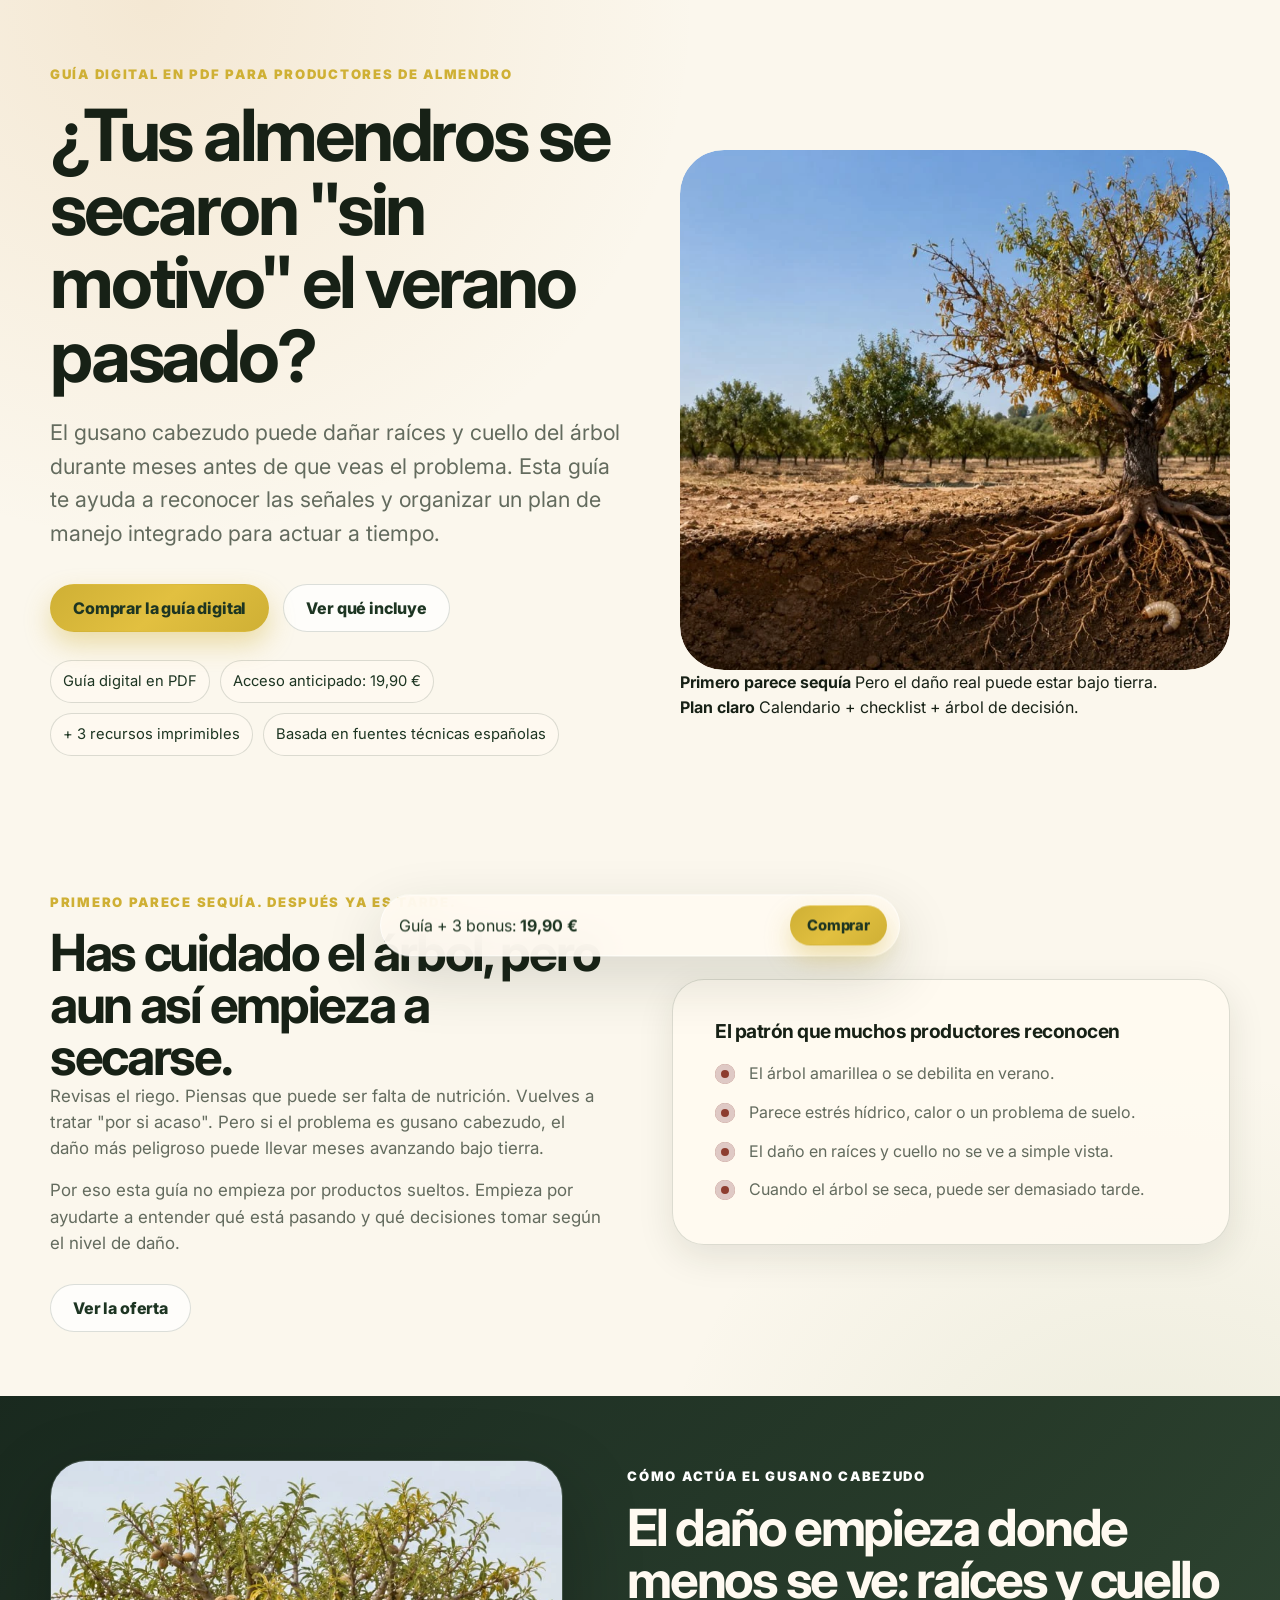
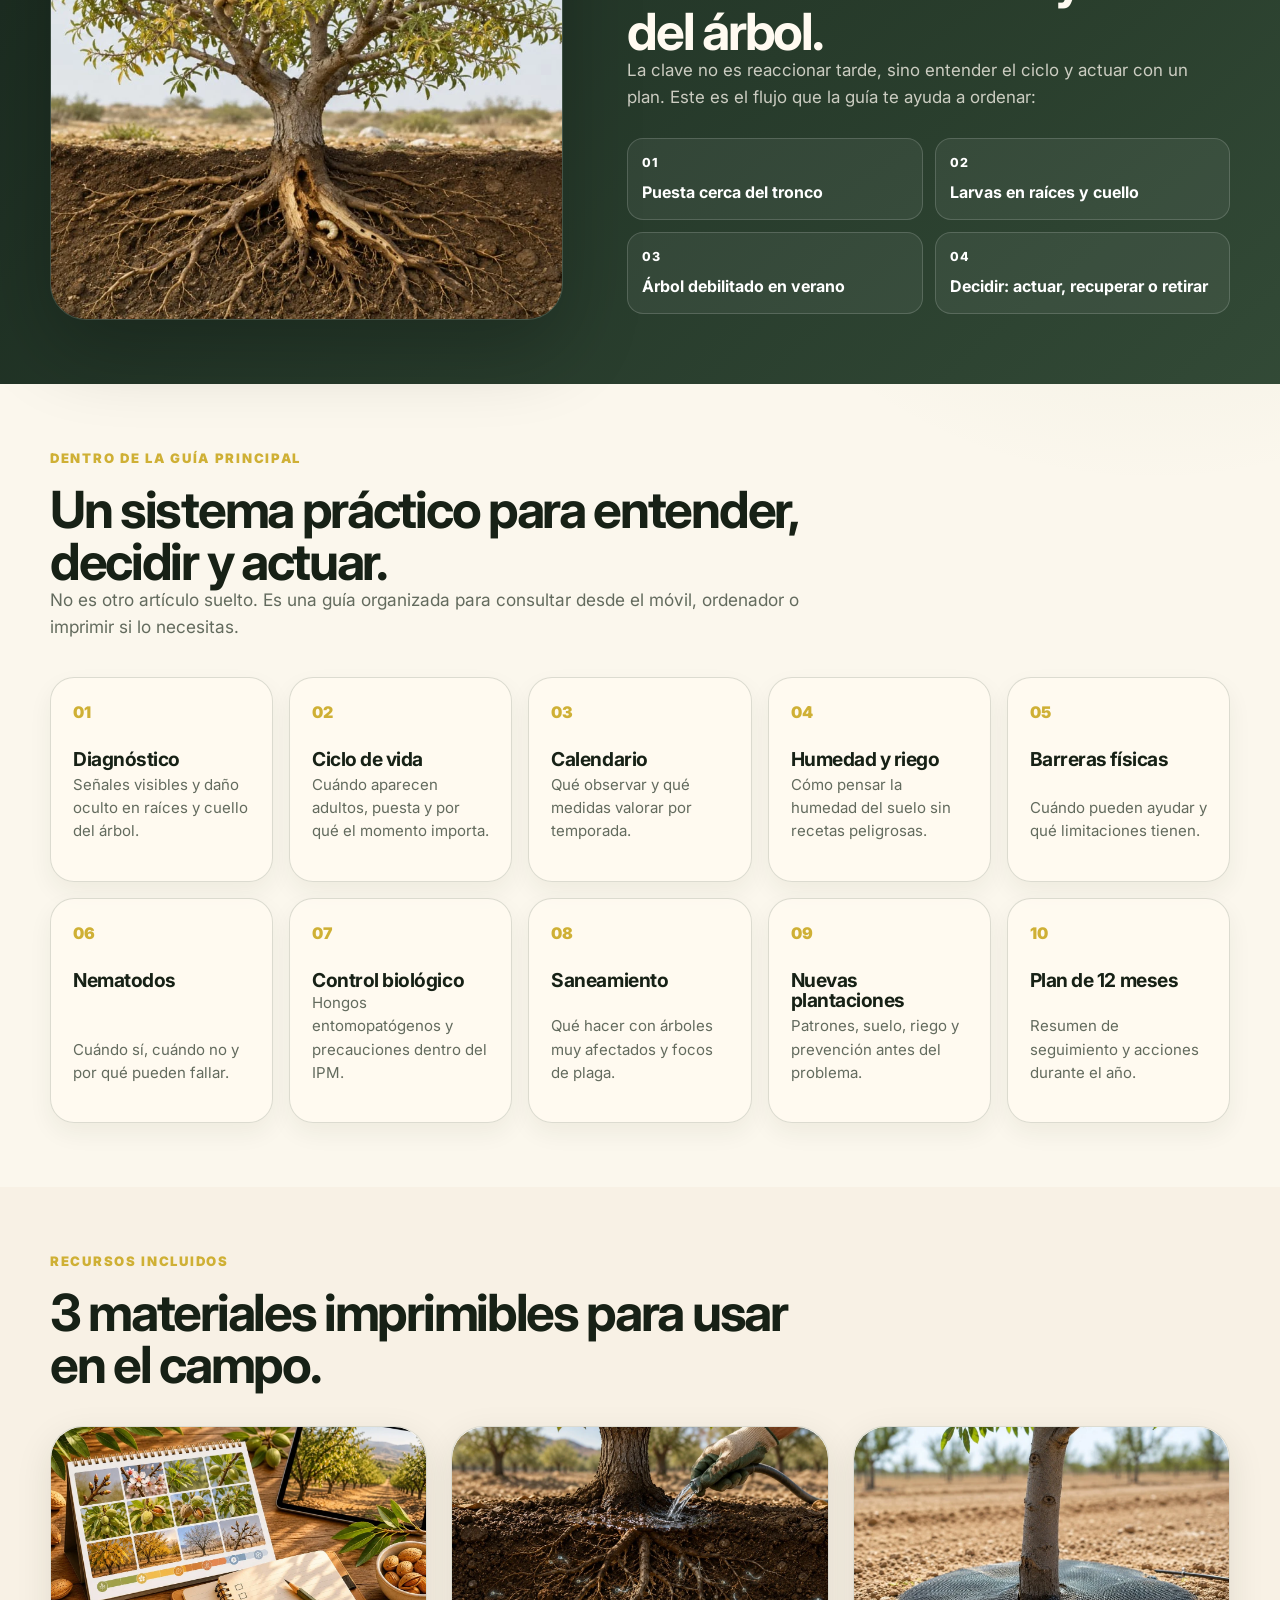
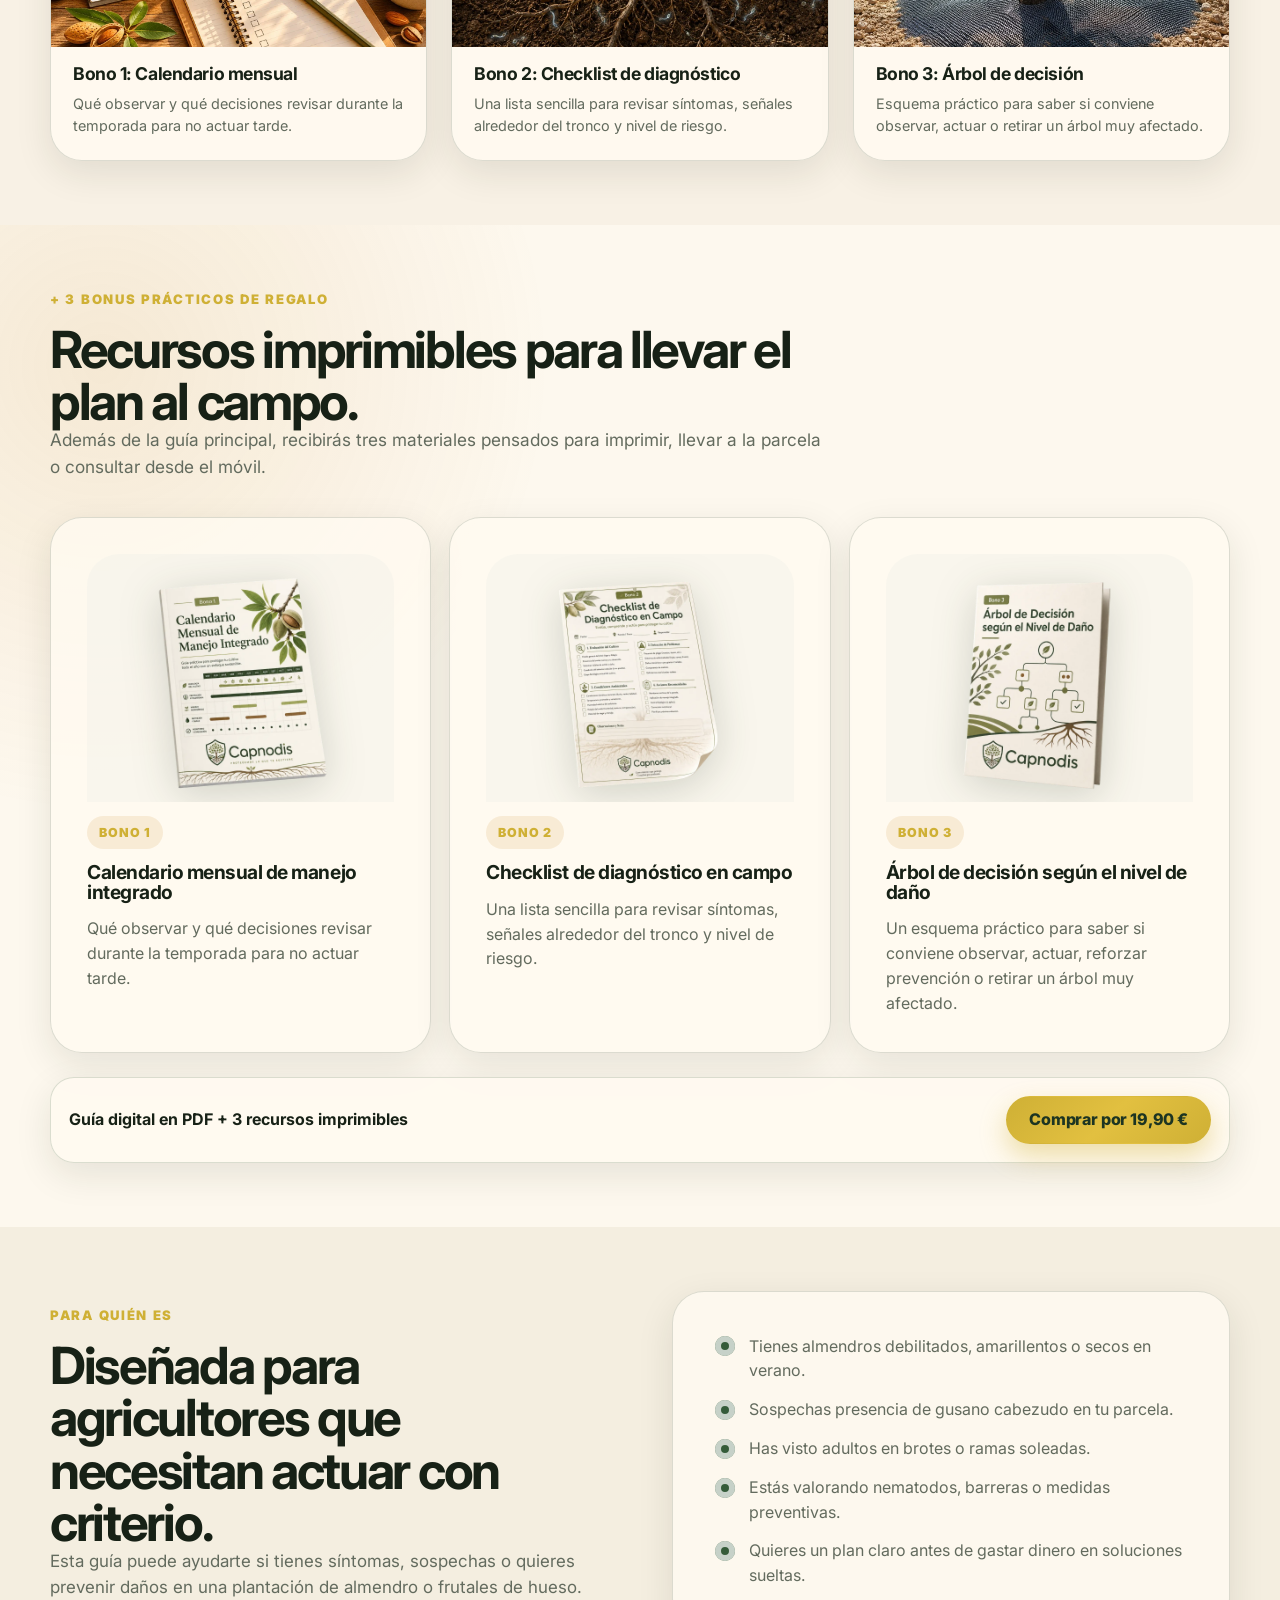
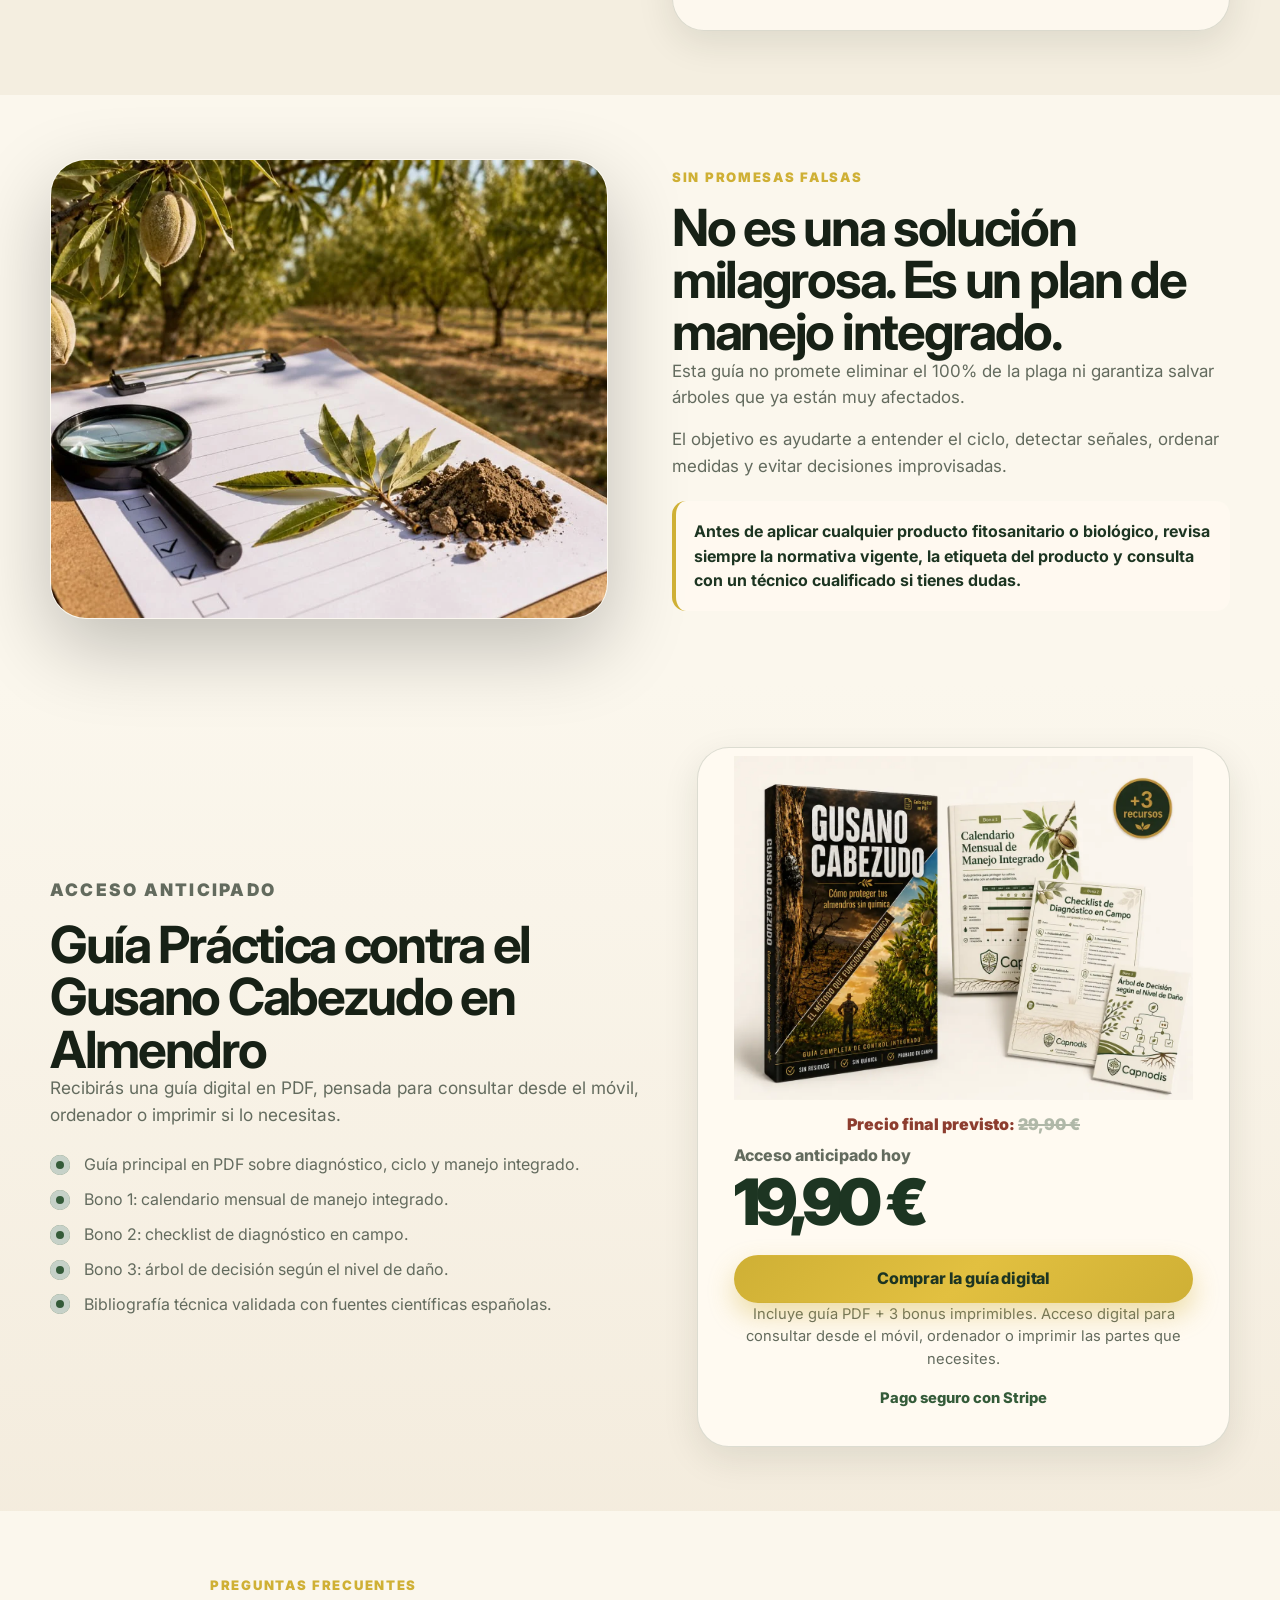
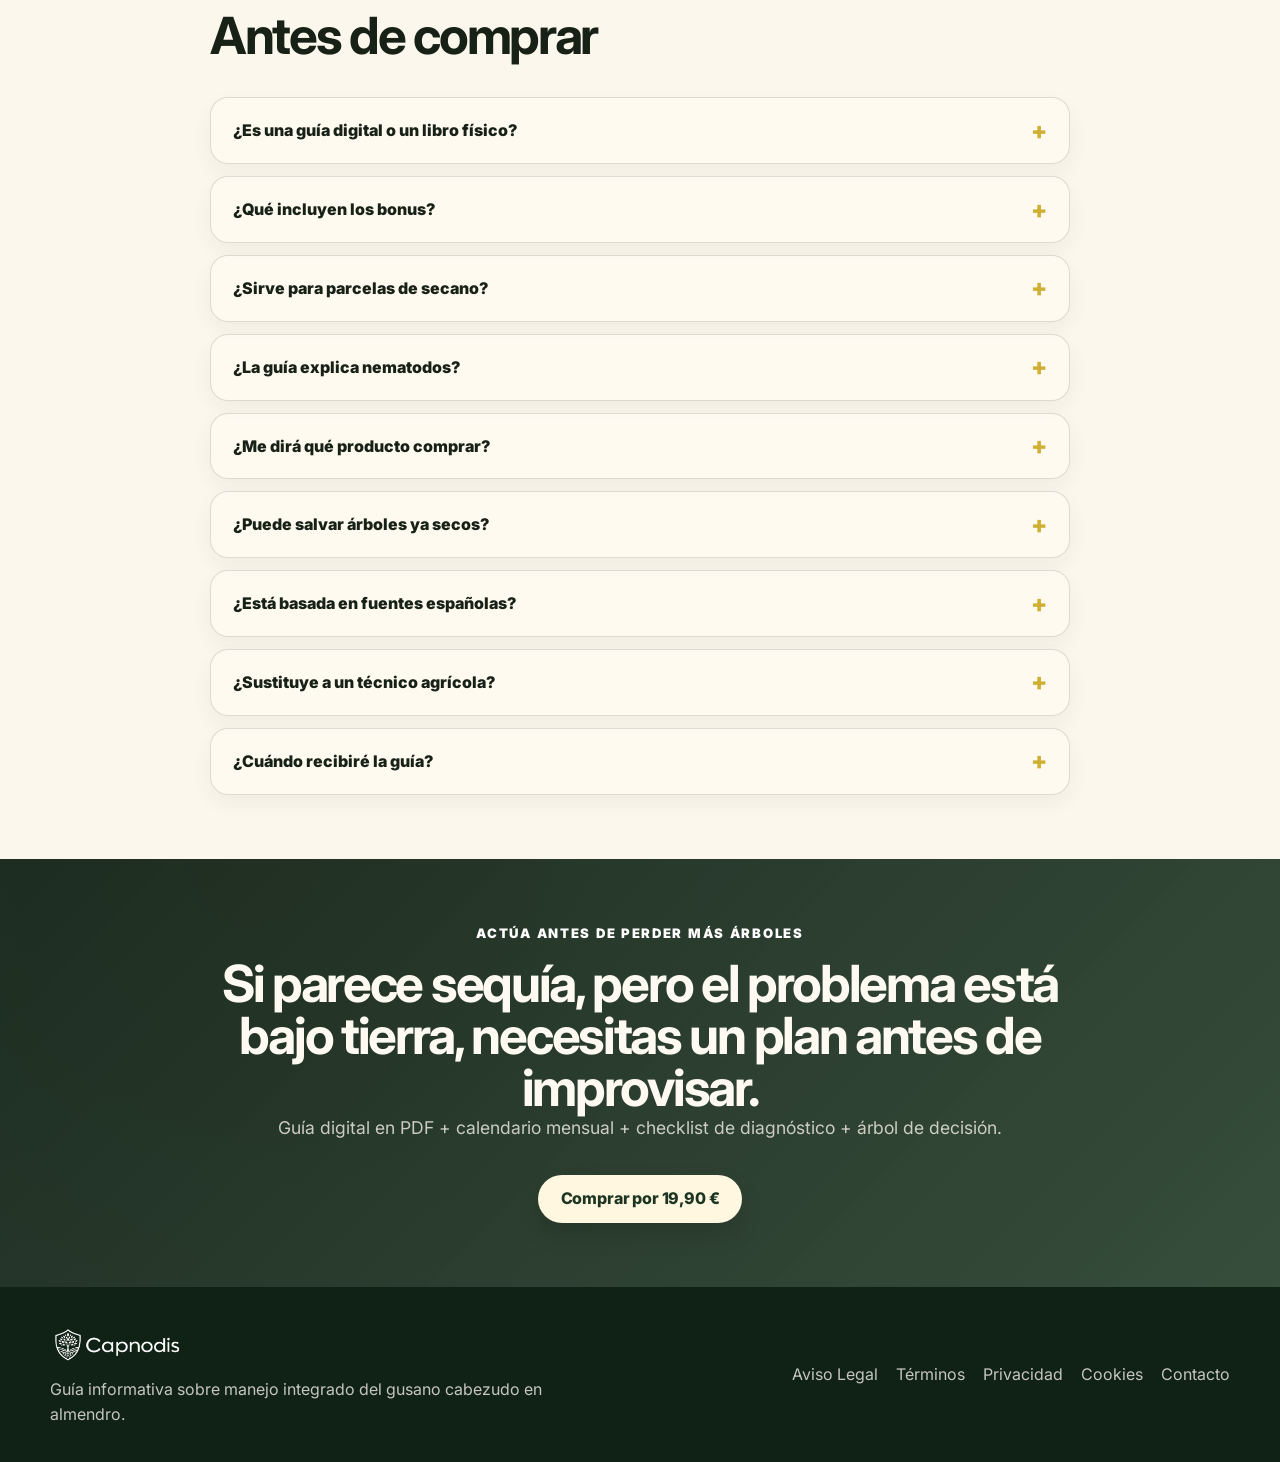
==== index.html @ 24385b12 "Add Meta Pixel and Facebook checkout tracking Insert Meta Pixel (fbq) base snippet into site pages (" ====
<!DOCTYPE html>
<html lang="es">
<head>
  <meta charset="utf-8">
  <meta name="viewport" content="width=device-width, initial-scale=1">
  <title>Guía PDF contra el Gusano Cabezudo en Almendro | 19,90 €</title>
  <meta name="description" content="Guía digital en PDF para reconocer el gusano cabezudo en almendro, entender el daño bajo tierra y aplicar un plan de manejo integrado con calendario, checklist y árbol de decisión.">
  <meta name="robots" content="index,follow">
  <meta property="og:title" content="¿Tus almendros se secaron sin motivo?">
  <meta property="og:description" content="El daño puede empezar bajo tierra. Guía digital práctica contra el gusano cabezudo en almendro.">
  <meta property="og:type" content="website">
  <meta property="og:image" content="/assets/og-gusano-cabezudo.jpg">
  <meta name="theme-color" content="#263f2b">
  <link rel="icon" href="data:image/svg+xml,<svg xmlns=%22http://www.w3.org/2000/svg%22 viewBox=%220 0 100 100%22><text y=%22.9em%22 font-size=%2290%22>🌰</text></svg>" />
  <link rel="preconnect" href="https://fonts.googleapis.com" />
  <link rel="preconnect" href="https://fonts.gstatic.com" crossorigin />
  <link href="https://fonts.googleapis.com/css2?family=Inter:wght@400;500;600;700;800;850;900&display=swap" rel="stylesheet" />
  <link rel="stylesheet" href="styles.css" />
  <!-- Meta Pixel Code -->
  <script>
  !function(f,b,e,v,n,t,s)
  {if(f.fbq)return;n=f.fbq=function(){n.callMethod?
  n.callMethod.apply(n,arguments):n.queue.push(arguments)};
  if(!f._fbq)f._fbq=n;n.push=n;n.loaded=!0;n.version='2.0';
  n.queue=[];t=b.createElement(e);t.async=!0;
  t.src=v;s=b.getElementsByTagName(e)[0];
  s.parentNode.insertBefore(t,s)}(window,document,'script',
  'https://connect.facebook.net/en_US/fbevents.js');
  fbq('init','27089569284015382');
  fbq('track','PageView');
  fbq('track','ViewContent',{
    content_name:'Guía Práctica contra el Gusano Cabezudo en Almendro',
    content_category:'Digital PDF Guide',
    content_type:'product',
    content_ids:['capnodis_pdf_guide'],
    value:19.90,
    currency:'EUR'
  });
  </script>
  <noscript><img height="1" width="1" style="display:none"
  src="https://www.facebook.com/tr?id=27089569284015382&ev=PageView&noscript=1"/></noscript>
  <!-- End Meta Pixel Code -->
</head>
<body>

  <main id="main">
    <section class="hero section" id="top">
      <div class="container hero-grid">
        <div class="hero-copy reveal in-view">
          <p class="eyebrow">Guía digital en PDF para productores de almendro</p>
          <h1>¿Tus almendros se secaron "sin motivo" el verano pasado?</h1>
          <p class="lead">El gusano cabezudo puede dañar raíces y cuello del árbol durante meses antes de que veas el problema. Esta guía te ayuda a reconocer las señales y organizar un plan de manejo integrado para actuar a tiempo.</p>
          <div class="hero-actions">
            <a class="button button-primary" href="#precio" data-track="hero_buy_click">Comprar la guía digital</a>
            <a class="button button-secondary" href="#contenido" data-track="hero_content_click">Ver qué incluye</a>
          </div>
          <div class="trust-row" aria-label="Puntos de confianza">
            <span>Guía digital en PDF</span>
            <span>Acceso anticipado: 19,90 €</span>
            <span>+ 3 recursos imprimibles</span>
            <span>Basada en fuentes técnicas españolas</span>
          </div>
        </div>
        <div class="hero-visual reveal in-view" aria-label="Almendros afectados por sequía aparente y daño oculto">
          <div class="visual-card" role="img" aria-label="Fotografía de almendro con daño bajo tierra">
            <img src="assets/hero-almond-orchard.webp" alt="Almendro con daño en raíces y cuello — primero parece sequía" loading="eager">
          </div>
          <div class="floating-note note-root">
            <strong>Primero parece sequía</strong>
            <span>Pero el daño real puede estar bajo tierra.</span>
          </div>
          <div class="floating-note note-calendar">
            <strong>Plan claro</strong>
            <span>Calendario + checklist + árbol de decisión.</span>
          </div>
        </div>
      </div>
    </section>

    <section class="section story-section" id="problema">
      <div class="container two-col">
        <div class="section-copy reveal in-view">
          <p class="eyebrow">Primero parece sequía. Después ya es tarde.</p>
          <h2>Has cuidado el árbol, pero aun así empieza a secarse.</h2>
          <p>Revisas el riego. Piensas que puede ser falta de nutrición. Vuelves a tratar "por si acaso". Pero si el problema es gusano cabezudo, el daño más peligroso puede llevar meses avanzando bajo tierra.</p>
          <p>Por eso esta guía no empieza por productos sueltos. Empieza por ayudarte a entender qué está pasando y qué decisiones tomar según el nivel de daño.</p>
          <a class="button button-secondary inline-cta" href="#precio" data-track="story_cta">Ver la oferta</a>
        </div>
        <div class="story-card reveal in-view">
          <h3>El patrón que muchos productores reconocen</h3>
          <ul class="check-list danger-list">
            <li>El árbol amarillea o se debilita en verano.</li>
            <li>Parece estrés hídrico, calor o un problema de suelo.</li>
            <li>El daño en raíces y cuello no se ve a simple vista.</li>
            <li>Cuando el árbol se seca, puede ser demasiado tarde.</li>
          </ul>
        </div>
      </div>
    </section>

    <section class="section dark-section mechanism-section">
      <div class="container split-feature">
        <div class="root-visual reveal in-view" role="img" aria-label="Diagrama del daño bajo tierra en almendro">
          <img src="assets/root-damage-cutaway.webp" alt="Diagrama del daño bajo tierra en almendro" style="width:100%;height:100%;object-fit:cover;" loading="lazy">
        </div>
        <div class="section-copy reveal in-view">
          <p class="eyebrow light">Cómo actúa el gusano cabezudo</p>
          <h2>El daño empieza donde menos se ve: raíces y cuello del árbol.</h2>
          <p>La clave no es reaccionar tarde, sino entender el ciclo y actuar con un plan. Este es el flujo que la guía te ayuda a ordenar:</p>
          <div class="mechanism-grid">
            <article><span>01</span><strong>Puesta cerca del tronco</strong></article>
            <article><span>02</span><strong>Larvas en raíces y cuello</strong></article>
            <article><span>03</span><strong>Árbol debilitado en verano</strong></article>
            <article><span>04</span><strong>Decidir: actuar, recuperar o retirar</strong></article>
          </div>
        </div>
      </div>
    </section>

    <section class="section" id="contenido">
      <div class="container">
        <div class="section-head reveal in-view">
          <p class="eyebrow">Dentro de la guía principal</p>
          <h2>Un sistema práctico para entender, decidir y actuar.</h2>
          <p>No es otro artículo suelto. Es una guía organizada para consultar desde el móvil, ordenador o imprimir si lo necesitas.</p>
        </div>
        <div class="modules-grid">
          <article class="module-card reveal in-view"><span>01</span><h3>Diagnóstico</h3><p>Señales visibles y daño oculto en raíces y cuello del árbol.</p></article>
          <article class="module-card reveal in-view"><span>02</span><h3>Ciclo de vida</h3><p>Cuándo aparecen adultos, puesta y por qué el momento importa.</p></article>
          <article class="module-card reveal in-view"><span>03</span><h3>Calendario</h3><p>Qué observar y qué medidas valorar por temporada.</p></article>
          <article class="module-card reveal in-view"><span>04</span><h3>Humedad y riego</h3><p>Cómo pensar la humedad del suelo sin recetas peligrosas.</p></article>
          <article class="module-card reveal in-view"><span>05</span><h3>Barreras físicas</h3><p>Cuándo pueden ayudar y qué limitaciones tienen.</p></article>
          <article class="module-card reveal in-view"><span>06</span><h3>Nematodos</h3><p>Cuándo sí, cuándo no y por qué pueden fallar.</p></article>
          <article class="module-card reveal in-view"><span>07</span><h3>Control biológico</h3><p>Hongos entomopatógenos y precauciones dentro del IPM.</p></article>
          <article class="module-card reveal in-view"><span>08</span><h3>Saneamiento</h3><p>Qué hacer con árboles muy afectados y focos de plaga.</p></article>
          <article class="module-card reveal in-view"><span>09</span><h3>Nuevas plantaciones</h3><p>Patrones, suelo, riego y prevención antes del problema.</p></article>
          <article class="module-card reveal in-view"><span>10</span><h3>Plan de 12 meses</h3><p>Resumen de seguimiento y acciones durante el año.</p></article>
        </div>
      </div>
    </section>

    <section class="section evidence-section" id="recursos">
      <div class="container">
        <div class="section-head reveal in-view">
          <p class="eyebrow">Recursos incluidos</p>
          <h2>3 materiales imprimibles para usar en el campo.</h2>
        </div>
        <div class="evidence-grid">
          <article class="evidence-card reveal in-view">
            <div class="evidence-img">
              <img src="assets/calendar-plan.webp" alt="Calendario mensual de manejo integrado" loading="lazy">
            </div>
            <h3>Bono 1: Calendario mensual</h3>
            <p>Qué observar y qué decisiones revisar durante la temporada para no actuar tarde.</p>
          </article>
          <article class="evidence-card reveal in-view">
            <div class="evidence-img">
              <img src="assets/nematodes-biocontrol.webp" alt="Checklist de diagnóstico en campo" loading="lazy">
            </div>
            <h3>Bono 2: Checklist de diagnóstico</h3>
            <p>Una lista sencilla para revisar síntomas, señales alrededor del tronco y nivel de riesgo.</p>
          </article>
          <article class="evidence-card reveal in-view">
            <div class="evidence-img">
              <img src="assets/trunk-barrier.webp" alt="Árbol de decisión según nivel de daño" loading="lazy">
            </div>
            <h3>Bono 3: Árbol de decisión</h3>
            <p>Esquema práctico para saber si conviene observar, actuar o retirar un árbol muy afectado.</p>
          </article>
        </div>
      </div>
    </section>

    <section class="section bonus-section" id="bonos">
      <div class="container">
        <div class="section-head reveal in-view">
          <p class="eyebrow">+ 3 bonus prácticos de regalo</p>
          <h2>Recursos imprimibles para llevar el plan al campo.</h2>
          <p>Además de la guía principal, recibirás tres materiales pensados para imprimir, llevar a la parcela o consultar desde el móvil.</p>
        </div>
        <div class="bonus-grid">
          <article class="bonus-card reveal in-view">
            <div class="bonus-mockup">
              <img src="assets/Bono1.webp" alt="Bono 1 — Calendario mensual de manejo integrado" loading="lazy">
            </div>
            <span class="bonus-number">Bono 1</span>
            <h3>Calendario mensual de manejo integrado</h3>
            <p>Qué observar y qué decisiones revisar durante la temporada para no actuar tarde.</p>
          </article>
          <article class="bonus-card reveal in-view">
            <div class="bonus-mockup">
              <img src="assets/Bono2.webp" alt="Bono 2 — Checklist de diagnóstico en campo" loading="lazy">
            </div>
            <span class="bonus-number">Bono 2</span>
            <h3>Checklist de diagnóstico en campo</h3>
            <p>Una lista sencilla para revisar síntomas, señales alrededor del tronco y nivel de riesgo.</p>
          </article>
          <article class="bonus-card reveal in-view">
            <div class="bonus-mockup">
              <img src="assets/Bono 3.webp" alt="Bono 3 — Árbol de decisión según nivel de daño" loading="lazy">
            </div>
            <span class="bonus-number">Bono 3</span>
            <h3>Árbol de decisión según el nivel de daño</h3>
            <p>Un esquema práctico para saber si conviene observar, actuar, reforzar prevención o retirar un árbol muy afectado.</p>
          </article>
        </div>
        <div class="bonus-cta reveal in-view">
          <strong>Guía digital en PDF + 3 recursos imprimibles</strong>
          <a class="button button-primary" href="#precio" data-track="bonus_cta">Comprar por 19,90 €</a>
        </div>
      </div>
    </section>

    <section class="section soft-section" id="para-quien">
      <div class="container two-col reverse-mobile">
        <div class="section-copy reveal in-view">
          <p class="eyebrow">Para quién es</p>
          <h2>Diseñada para agricultores que necesitan actuar con criterio.</h2>
          <p>Esta guía puede ayudarte si tienes síntomas, sospechas o quieres prevenir daños en una plantación de almendro o frutales de hueso.</p>
        </div>
        <div class="audience-card reveal in-view">
          <ul class="check-list">
            <li>Tienes almendros debilitados, amarillentos o secos en verano.</li>
            <li>Sospechas presencia de gusano cabezudo en tu parcela.</li>
            <li>Has visto adultos en brotes o ramas soleadas.</li>
            <li>Estás valorando nematodos, barreras o medidas preventivas.</li>
            <li>Quieres un plan claro antes de gastar dinero en soluciones sueltas.</li>
          </ul>
        </div>
      </div>
    </section>

    <section class="section no-miracle">
      <div class="container two-col">
        <div class="diagnosis-visual reveal in-view" role="img" aria-label="Diagnóstico y manejo integrado en campo">
          <img src="assets/diagnosis-integrated-plan.webp" alt="Diagnóstico y manejo integrado" style="width:100%;height:100%;object-fit:cover;" loading="lazy">
        </div>
        <div class="section-copy reveal in-view">
          <p class="eyebrow">Sin promesas falsas</p>
          <h2>No es una solución milagrosa. Es un plan de manejo integrado.</h2>
          <p>Esta guía no promete eliminar el 100% de la plaga ni garantiza salvar árboles que ya están muy afectados.</p>
          <p>El objetivo es ayudarte a entender el ciclo, detectar señales, ordenar medidas y evitar decisiones improvisadas.</p>
          <div class="warning-box">
            Antes de aplicar cualquier producto fitosanitario o biológico, revisa siempre la normativa vigente, la etiqueta del producto y consulta con un técnico cualificado si tienes dudas.
          </div>
        </div>
      </div>
    </section>

    <section class="section price-section" id="precio">
      <div class="container price-grid">
        <div class="offer-copy reveal in-view">
          <p class="eyebrow">Acceso anticipado</p>
          <h2>Guía Práctica contra el Gusano Cabezudo en Almendro</h2>
          <p>Recibirás una guía digital en PDF, pensada para consultar desde el móvil, ordenador o imprimir si lo necesitas.</p>
          <ul class="check-list compact">
            <li>Guía principal en PDF sobre diagnóstico, ciclo y manejo integrado.</li>
            <li>Bono 1: calendario mensual de manejo integrado.</li>
            <li>Bono 2: checklist de diagnóstico en campo.</li>
            <li>Bono 3: árbol de decisión según el nivel de daño.</li>
            <li>Bibliografía técnica validada con fuentes científicas españolas.</li>
          </ul>
        </div>
        <aside class="price-card reveal in-view" aria-label="Caja de compra">
          <div class="book-mockup" role="img" aria-label="Bundle completo — guía PDF y 3 bonus">
            <img src="assets/bundle.webp" alt="Guía Gusano Cabezudo PDF + 3 bonus imprimibles" loading="lazy">
          </div>
          <p class="price-anchor">Precio final previsto: <s>29,90 €</s></p>
          <p class="price-label">Acceso anticipado hoy</p>
          <div class="price">19,90 €</div>
          <a class="button button-primary button-full" href="https://buy.stripe.com/8x2fZh3Hz3YzgPH2fm6AM0J" data-checkout data-track="checkout_click">Comprar la guía digital</a>
          <p class="guarantee">Incluye guía PDF + 3 bonus imprimibles. Acceso digital para consultar desde el móvil, ordenador o imprimir las partes que necesites.</p>
          <div class="secure-note">Pago seguro con Stripe</div>
        </aside>
      </div>
    </section>

    <section class="section faq-section" id="faq">
      <div class="container narrow">
        <div class="section-head reveal in-view">
          <p class="eyebrow">Preguntas frecuentes</p>
          <h2>Antes de comprar</h2>
        </div>
        <div class="faq-list reveal in-view" data-faq-list>
          <details>
            <summary>¿Es una guía digital o un libro físico?</summary>
            <p>Es una guía digital en PDF. Podrás leerla desde el móvil, ordenador o imprimir las partes que necesites.</p>
          </details>
          <details>
            <summary>¿Qué incluyen los bonus?</summary>
            <p>Incluye un calendario mensual de manejo integrado, un checklist de diagnóstico en campo y un árbol de decisión según el nivel de daño.</p>
          </details>
          <details>
            <summary>¿Sirve para parcelas de secano?</summary>
            <p>Sí, pero con limitaciones importantes. Algunas medidas, como el manejo de humedad o los nematodos, son más difíciles en secano. La guía explica cuándo tienen sentido y cuándo pueden no ser viables.</p>
          </details>
          <details>
            <summary>¿La guía explica nematodos?</summary>
            <p>Sí. Incluye una sección específica sobre nematodos entomopatógenos, sus condiciones de aplicación, limitaciones y errores comunes.</p>
          </details>
          <details>
            <summary>¿Me dirá qué producto comprar?</summary>
            <p>No es una lista comercial de productos. La guía explica criterios para tomar decisiones y qué preguntas hacer antes de comprar o aplicar una solución.</p>
          </details>
          <details>
            <summary>¿Puede salvar árboles ya secos?</summary>
            <p>No podemos prometer eso. Si el daño interno es avanzado, puede que el árbol no sea recuperable. La guía incluye criterios para valorar cuándo intentar actuar y cuándo puede ser mejor eliminar el árbol para reducir el ciclo de la plaga.</p>
          </details>
          <details>
            <summary>¿Está basada en fuentes españolas?</summary>
            <p>Sí. La guía utiliza fuentes técnicas españolas como IFAPA/RAIF, además de estudios científicos sobre manejo integrado, nematodos y hongos entomopatógenos.</p>
          </details>
          <details>
            <summary>¿Sustituye a un técnico agrícola?</summary>
            <p>No. Es una guía informativa y práctica. Para decisiones fitosanitarias concretas, tratamientos y normativa vigente, consulta siempre con un técnico cualificado.</p>
          </details>
          <details>
            <summary>¿Cuándo recibiré la guía?</summary>
            <p>En la versión de preventa/acceso anticipado, la fecha exacta de entrega debe aparecer antes de pagar. Si no se entrega en esa fecha, podrás solicitar reembolso.</p>
          </details>
        </div>
      </div>
    </section>

    <section class="final-cta section">
      <div class="container narrow reveal in-view">
        <p class="eyebrow light">Actúa antes de perder más árboles</p>
        <h2>Si parece sequía, pero el problema está bajo tierra, necesitas un plan antes de improvisar.</h2>
        <p>Guía digital en PDF + calendario mensual + checklist de diagnóstico + árbol de decisión.</p>
        <a class="button button-light" href="#precio" data-track="final_cta">Comprar por 19,90 €</a>
      </div>
    </section>
  </main>

  <footer class="site-footer">
    <div class="container footer-grid">
      <div>
        <picture>
          <source srcset="assets/logo-white.webp" type="image/webp">
          <img src="assets/logo-white.png" alt="Capnodis" style="height:44px;width:auto;display:block;margin-bottom:10px;">
        </picture>
        <p>Guía informativa sobre manejo integrado del gusano cabezudo en almendro.</p>
      </div>
      <div class="footer-links">
        <a href="aviso-legal.html">Aviso Legal</a>
        <a href="terminos-condiciones.html">Términos</a>
        <a href="politica-privacidad.html">Privacidad</a>
        <a href="politica-cookies.html">Cookies</a>
        <a href="mailto:Infinitycreativeltd@gmail.com">Contacto</a>
      </div>
    </div>
  </footer>

  <div class="sticky-buy" data-sticky-buy>
    <span>Guía + 3 bonus: <strong>19,90 €</strong></span>
    <a class="button button-primary button-small" href="#precio" data-track="sticky_buy">Comprar</a>
  </div>

  <script src="script.js"></script>
</body>
</html>
---- styles.css ----
:root {
  --bg: #fbf7ed;
  --bg-soft: #f1e8d8;
  --surface: #fffaf1;
  --surface-strong: #ffffff;
  --ink: #172116;
  --muted: #636b5e;
  --soft-muted: #b0b8a8;
  --line: rgba(38, 63, 43, 0.16);
  --green-950: #102116;
  --green-900: #1d3522;
  --green-800: #263f2b;
  --green-700: #345b39;
  --green-600: #4a7a48;
  --green-500: #6f8d4d;
  --olive: #8ea15b;
  --gold: #cfb035;
  --gold-light: #ffffff;
  --clay: #a66d42;
  --clay-dark: #8d3d2f;
  --danger: #8d3d2f;
  --shadow: 0 22px 60px rgba(30, 44, 24, 0.16);
  --shadow-soft: 0 12px 36px rgba(30, 44, 24, 0.1);
  --shadow-sm: 0 6px 20px rgba(30, 44, 24, 0.10);
  --radius-xl: 32px;
  --radius-lg: 22px;
  --radius-md: 16px;
  --container: 1180px;
  --header-height: 76px;
  font-family: Inter, ui-sans-serif, system-ui, -apple-system, BlinkMacSystemFont, "Segoe UI", sans-serif;
}

*, *::before, *::after { box-sizing: border-box; }
html { scroll-behavior: smooth; overflow-x: hidden; }

body {
  margin: 0;
  color: var(--ink);
  background:
    radial-gradient(circle at 12% 0%, rgba(201, 139, 55, 0.14), transparent 34rem),
    radial-gradient(circle at 90% 20%, rgba(111, 141, 77, 0.12), transparent 32rem),
    var(--bg);
  line-height: 1.55;
  -webkit-font-smoothing: antialiased;
  overflow-x: hidden;
}

body.nav-open { overflow: hidden; }
img, svg { max-width: 100%; display: block; }
a { color: inherit; text-decoration: none; }
p { margin: 0 0 1rem; }

/* Skip link */
.skip-link {
  position: absolute; left: -999px; top: 1rem; z-index: 200;
  background: var(--green-900); color: white;
  padding: 0.75rem 1rem; border-radius: 999px;
}
.skip-link:focus { left: 1rem; }

/* Layout */
.container { width: min(var(--container), calc(100% - 40px)); margin: 0 auto; }
.narrow { max-width: 860px; }
.section { padding: 64px 0; }
.section-tight { padding: 48px 0; }

/* Header */
.site-header {
  position: sticky; top: 0; z-index: 100;
  height: var(--header-height);
  background: rgba(251, 247, 237, 0.78);
  backdrop-filter: blur(18px);
  border-bottom: 1px solid transparent;
  transition: background 180ms ease, border-color 180ms ease, box-shadow 180ms ease;
}
.site-header.scrolled { background: rgba(251, 247, 237, 0.94); border-color: var(--line); box-shadow: 0 10px 30px rgba(30, 44, 24, 0.08); }
.header-inner { height: var(--header-height); display: flex; align-items: center; gap: 16px; padding: 0 4px; overflow: hidden; }

.brand { display: inline-flex; align-items: center; gap: 10px; font-weight: 800; }
.brand-mark { display: grid; place-items: center; width: 40px; height: 40px; border-radius: 12px; background: var(--green-900); color: var(--gold-light); font-size: 0.85rem; font-weight: 900; letter-spacing: 0.06em; overflow: hidden; }
.brand-mark img { width: 100%; height: 100%; object-fit: cover; border-radius: 12px; }
.brand-text { letter-spacing: -0.02em; }

.nav { display: flex; align-items: center; gap: 22px; margin-left: auto; color: var(--muted); font-size: 0.95rem; }
.nav a:hover { color: var(--green-900); }
.mobile-nav-toggle { display: none; flex-direction: column; justify-content: center; gap: 5px; width: 40px; height: 40px; background: none; border: none; cursor: pointer; padding: 8px; border-radius: 8px; margin-left: auto; }
.mobile-nav-toggle span { display: block; width: 100%; height: 2px; background: var(--ink); border-radius: 2px; transition: transform 200ms ease; }
.mobile-nav { display: none; position: fixed; top: var(--header-height); left: 0; right: 0; background: rgba(251, 247, 237, 0.98); backdrop-filter: blur(18px); padding: 16px 20px 24px; border-bottom: 1px solid var(--line); box-shadow: 0 10px 30px rgba(30,44,24,0.1); z-index: 99; }

/* Buttons */
.button { display: inline-flex; align-items: center; justify-content: center; min-height: 48px; padding: 0 22px; border-radius: 999px; font-weight: 800; letter-spacing: -0.01em; border: 1px solid transparent; cursor: pointer; transition: transform 160ms ease, box-shadow 160ms ease, background 160ms ease, border-color 160ms ease; }
.button:hover { transform: translateY(-2px); }
.button:focus-visible { outline: 3px solid rgba(201, 139, 55, 0.45); outline-offset: 3px; }
.button-primary { position: relative; overflow: hidden; color: var(--green-900); background: linear-gradient(135deg, #cfb035, #e2c040, #cfb035); box-shadow: 0 12px 26px rgba(207, 176, 53, 0.38); }
.button-primary:hover { box-shadow: 0 16px 30px rgba(207, 176, 53, 0.50); }
.button-primary::after { content: ''; position: absolute; top: 0; left: -130%; width: 60%; height: 100%; background: linear-gradient(105deg, transparent 20%, rgba(255,255,255,0.55) 50%, transparent 80%); transform: skewX(-15deg); animation: btn-shine 3.6s ease-in-out infinite; pointer-events: none; }
@keyframes btn-shine { 0%,60% { left: -130%; } 80%,100% { left: 160%; } }
.button-secondary { color: var(--green-900); background: rgba(255,255,255,0.72); border-color: var(--line); }
.button-light { background: #fff7df; color: var(--green-900); box-shadow: 0 12px 24px rgba(0,0,0,0.12); }
.button-small { min-height: 40px; padding: 0 16px; font-size: 0.92rem; }
.button-full { width: 100%; }

/* Hero */
.hero { padding: 64px 0 72px; min-height: calc(90vh - var(--header-height)); display: flex; align-items: center; }
.hero-grid { display: grid; grid-template-columns: 1.02fr 0.98fr; gap: 58px; align-items: center; }

.eyebrow { margin: 0 0 14px; color: var(--gold); font-size: 0.82rem; font-weight: 900; letter-spacing: 0.13em; text-transform: uppercase; }
.eyebrow.light { color: var(--gold-light); }

h1, h2, h3 { margin: 0; letter-spacing: -0.045em; line-height: 1.02; }
h1 { font-size: clamp(3rem, 6.8vw, 4.5rem); max-width: 860px; }
h1 span { color: var(--green-700); }
h2 { font-size: clamp(2.1rem, 4.2vw, 3.2rem); }
h3 { font-size: 1.2rem; letter-spacing: -0.025em; }

.lead { margin-top: 24px; max-width: 720px; font-size: clamp(1.08rem, 1.7vw, 1.35rem); color: var(--muted); }
.hero-actions { display: flex; flex-wrap: wrap; gap: 14px; margin: 34px 0 28px; }
.trust-row { display: flex; flex-wrap: wrap; gap: 10px; color: var(--green-900); font-size: 0.92rem; }
.trust-row span { border: 1px solid var(--line); background: rgba(255, 250, 241, 0.72); padding: 9px 12px; border-radius: 999px; }

/* Hero Visual */
.hero-visual { position: relative; height: 520px; width: 100%; }
.visual-card { border-radius: 44px; overflow: hidden; width: 100%; height: 100%; }
.visual-card img { width: 100%; height: 100%; object-fit: cover; display: block; border-radius: 44px; }

/* Two column */
.two-col { display: grid; grid-template-columns: 1fr 1fr; gap: 64px; align-items: center; }
.section-copy p:not(.eyebrow) { color: var(--muted); font-size: 1.06rem; }

/* Cards */
.evidence-panel, .audience-card, .price-card, .story-card, .bonus-card { border: 1px solid var(--line); border-radius: var(--radius-xl); background: rgba(255, 250, 241, 0.82); box-shadow: var(--shadow-soft); padding: clamp(24px, 4vw, 42px); }
.inline-cta { margin-top: 12px; }

/* Checklist */
.check-list { list-style: none; padding: 0; margin: 0; display: grid; gap: 14px; }
.check-list li { position: relative; padding-left: 34px; color: var(--muted); }
.check-list li::before { content: ""; position: absolute; left: 0; top: 0.18em; width: 20px; height: 20px; border-radius: 50%; background: var(--green-700); box-shadow: inset 0 0 0 6px rgba(255,255,255,0.72); }
.danger-list li::before { background: var(--danger); }
.compact { gap: 10px; margin-top: 24px; }

/* Dark section */
.dark-section { color: var(--surface); background: linear-gradient(135deg, rgba(16,33,22,0.96), rgba(38,63,43,0.94)), radial-gradient(circle at 80% 0%, rgba(201,139,55,0.3), transparent 28rem); }
.dark-section .section-copy p:not(.eyebrow) { color: rgba(255,250,241,0.76); }
.split-feature { display: grid; grid-template-columns: 0.92fr 1.08fr; gap: 64px; align-items: center; }

/* Root visual */
.root-visual, .diagnosis-visual { height: 460px; border-radius: 36px; box-shadow: 0 28px 80px rgba(0,0,0,0.24); border: 1px solid rgba(255,255,255,0.14); overflow: hidden; display: flex; align-items: center; justify-content: center; }
.root-visual img, .diagnosis-visual img { width: 100%; height: 100%; object-fit: cover; }

/* Mini grid */
.mini-grid { display: grid; grid-template-columns: repeat(2, minmax(0, 1fr)); gap: 12px; margin-top: 28px; }
.mini-grid span, .mechanism-grid article { border: 1px solid rgba(255,255,255,0.16); border-radius: 16px; padding: 14px; background: rgba(255,255,255,0.06); color: var(--gold-light); font-weight: 800; }
.mechanism-grid { display: grid; grid-template-columns: repeat(2, minmax(0, 1fr)); gap: 12px; margin-top: 28px; }
.mechanism-grid article { display: grid; gap: 8px; }
.mechanism-grid span { color: var(--gold-light); font-size: 0.78rem; letter-spacing: 0.08em; text-transform: uppercase; }

/* Section head */
.section-head { max-width: 780px; margin-bottom: 36px; }
.section-head p:not(.eyebrow) { color: var(--muted); font-size: 1.08rem; }

/* Module cards */
.modules-grid { display: grid; grid-template-columns: repeat(5, 1fr); gap: 16px; }
.module-card { min-height: 205px; border: 1px solid var(--line); border-radius: 24px; padding: 22px; background: rgba(255, 250, 241, 0.82); box-shadow: 0 10px 24px rgba(30,44,24,0.06); display: flex; flex-direction: column; }
.module-card span { display: inline-flex; margin-bottom: 26px; color: var(--gold); font-weight: 900; }
.module-card p { margin-top: auto; color: var(--muted); font-size: 0.94rem; }

/* Visual band */
.visual-band { padding-top: 0; overflow: hidden; }
.visual-band-grid { display: grid; grid-template-columns: repeat(3, 1fr); gap: 18px; }
.landing-visual { min-height: 320px; border-radius: 28px; box-shadow: var(--shadow-soft); border: 1px solid rgba(255,255,255,0.72); background-color: var(--bg-soft); background-size: contain; background-repeat: no-repeat; background-position: center; overflow: hidden; }

/* Evidence/Resources section */
.evidence-section { background: rgba(241, 232, 216, 0.38); }
.evidence-grid { display: grid; grid-template-columns: repeat(3, 1fr); gap: 24px; }
.evidence-card { border: 1px solid var(--line); border-radius: var(--radius-xl); background: rgba(255, 250, 241, 0.88); box-shadow: var(--shadow-soft); overflow: hidden; padding-bottom: 22px; }
.evidence-img { border-radius: var(--radius-xl) var(--radius-xl) 0 0; overflow: hidden; height: 220px; background: var(--bg-soft); }
.evidence-img img { width: 100%; height: 100%; object-fit: cover; display: block; }
.evidence-card h3 { margin: 18px 22px 10px; font-size: 1.1rem; }
.evidence-card p { margin: 0 22px; font-size: 0.9rem; color: var(--muted); }

/* Bonus section */
.soft-section { background: rgba(241, 232, 216, 0.62); }
.story-card h3 { margin-bottom: 20px; }
.bonus-section { background: radial-gradient(circle at 8% 14%, rgba(201,139,55,0.14), transparent 28rem), rgba(255, 250, 241, 0.34); }
.bonus-grid { display: grid; grid-template-columns: repeat(3, minmax(0, 1fr)); gap: 18px; }
.bonus-card { min-height: 260px; display: grid; align-content: start; gap: 14px; border: 1px solid var(--line); border-radius: var(--radius-xl); background: rgba(255, 250, 241, 0.82); box-shadow: var(--shadow-soft); padding: clamp(20px, 3vw, 36px); }
.bonus-mockup { margin: -clamp(20px,3vw,36px) -clamp(20px,3vw,36px) 16px; border-radius: var(--radius-xl) var(--radius-xl) 0 0; overflow: hidden; background: rgba(245,243,236,0.6); display: flex; align-items: center; justify-content: center; padding: 20px 16px 8px; }
.bonus-mockup img { width: 100%; max-height: 220px; object-fit: contain; display: block; filter: drop-shadow(0 8px 20px rgba(30,44,24,0.18)); transition: transform 300ms ease; }
.bonus-card:hover .bonus-mockup img { transform: translateY(-4px) scale(1.02); }
.bonus-number { display: inline-flex; width: fit-content; padding: 7px 12px; border-radius: 999px; background: rgba(201,139,55,0.14); color: var(--gold); font-size: 0.78rem; font-weight: 900; letter-spacing: 0.08em; text-transform: uppercase; }
.bonus-card p { color: var(--muted); margin: 0; }
.bonus-cta { margin-top: 24px; border: 1px solid rgba(52,91,57,0.18); border-radius: 24px; padding: 18px; background: rgba(255,250,241,0.88); display: flex; align-items: center; justify-content: space-between; gap: 18px; box-shadow: var(--shadow-soft); }

/* Warning box */
.warning-box { margin-top: 22px; border-left: 4px solid var(--gold); background: rgba(255, 250, 241, 0.9); padding: 18px; border-radius: 14px; color: var(--green-900); font-weight: 700; }

/* Price section */
.price-section { background: linear-gradient(180deg, transparent, rgba(241,232,216,0.72)); }
.price-grid { display: grid; grid-template-columns: 1.05fr 0.95fr; gap: 58px; align-items: center; }
.offer-copy p { color: var(--muted); font-size: 1.08rem; }
.price-card { position: relative; overflow: hidden; background: var(--surface); border: 1px solid var(--line); border-radius: var(--radius-xl); box-shadow: var(--shadow-soft); padding: clamp(20px, 3vw, 36px); }
.book-mockup { margin: -28px auto 12px; width: 100%; border-radius: 0; box-shadow: none; overflow: hidden; }
.book-mockup img { width: 100%; max-height: 360px; object-fit: contain; display: block; }
.price-label { margin: 0; color: var(--muted); font-weight: 800; }
.price-anchor { margin: 0 0 6px; color: var(--danger); font-weight: 900; text-align: center; }
.price-anchor s { color: var(--soft-muted); text-decoration-thickness: 2px; }
.price { margin: 4px 0 22px; font-size: clamp(3rem, 6vw, 4rem); line-height: 0.95; letter-spacing: -0.07em; font-weight: 950; color: var(--green-900); }
.guarantee, .secure-note { font-size: 0.92rem; color: var(--muted); text-align: center; }
.secure-note { margin-top: 14px; font-weight: 800; color: var(--green-700); }

/* FAQ */
.faq-list { display: grid; gap: 12px; }
details { border: 1px solid var(--line); border-radius: 18px; background: rgba(255,250,241,0.82); box-shadow: 0 8px 20px rgba(30,44,24,0.05); overflow: hidden; }
summary { list-style: none; cursor: pointer; padding: 20px 56px 20px 22px; font-weight: 850; position: relative; }
summary::-webkit-details-marker { display: none; }
summary::after { content: "+"; position: absolute; right: 22px; top: 50%; transform: translateY(-50%); color: var(--gold); font-size: 1.5rem; }
details[open] summary::after { content: "−"; }
details p { padding: 0 22px 22px; color: var(--muted); }

/* Final CTA */
.final-cta { text-align: center; color: var(--surface); background: linear-gradient(135deg, rgba(16,33,22,0.94), rgba(38,63,43,0.92)), radial-gradient(circle at 20% 0%, rgba(201,139,55,0.34), transparent 30rem); }
.final-cta p:not(.eyebrow) { color: rgba(255,250,241,0.76); font-size: 1.1rem; }
.final-cta .button { margin-top: 18px; }

/* Footer */
.site-footer { padding: 36px 0; background: var(--green-950); color: rgba(255,250,241,0.76); }
.footer-grid { display: flex; justify-content: space-between; gap: 24px; align-items: center; }
.footer-grid p { margin: 6px 0 0; max-width: 520px; }
.footer-links { display: flex; gap: 18px; }
.footer-links a:hover { color: #fff7df; }

/* Sticky buy */
.sticky-buy { position: fixed; left: 50%; bottom: 18px; transform: translate(-50%, 120%); z-index: 90; display: flex; align-items: center; gap: 14px; width: min(520px, calc(100% - 28px)); padding: 10px 12px 10px 18px; border: 1px solid rgba(255,255,255,0.64); border-radius: 999px; background: rgba(255,250,241,0.92); backdrop-filter: blur(18px); box-shadow: var(--shadow); transition: transform 220ms ease; }
.sticky-buy.visible { transform: translate(-50%, 0); }
.sticky-buy span { flex: 1; color: var(--green-900); }

/* Reveal animations */
.reveal { opacity: 1; transform: translateY(0); }
.reveal.in-view { opacity: 1; transform: translateY(0); }

/* Responsive */
@media (max-width: 1100px) {
  .modules-grid { grid-template-columns: repeat(3, 1fr); }
  .bonus-grid { grid-template-columns: 1fr; }
  .bonus-cta { flex-direction: column; align-items: stretch; }
  .hero-grid, .two-col, .split-feature, .price-grid { gap: 38px; }
}


@media (max-width: 860px) {
  :root { --header-height: 68px; }
  html, body { overflow-x: hidden !important; }
  .container { width: min(100% - 28px, var(--container)); }
  .section { padding: 72px 0; }
  .hero { padding: 60px 0 60px; }
  .hero-grid, .two-col, .split-feature, .price-grid, .visual-band-grid { grid-template-columns: 1fr; }
  .price-grid .price-card { order: -1; }
  .mechanism-grid { grid-template-columns: 1fr; }
  .bonus-cta { display: grid; }
  .evidence-grid { grid-template-columns: 1fr; gap: 16px; }
  .evidence-img { height: 200px; border-radius: 20px; margin: 12px 12px 0 12px; width: calc(100% - 24px); }
  .evidence-card { padding-bottom: 16px; }
  .evidence-card h3 { font-size: 1rem; }
  .evidence-card p { font-size: 0.85rem; }
  .landing-visual { min-height: 240px; }
  .reverse-mobile .section-copy { order: -1; }
  .hero-visual { height: 300px; }
  .root-visual, .diagnosis-visual { height: 300px; }
  .modules-grid { grid-template-columns: repeat(2, 1fr); }
  .nav, .header-cta { display: none !important; }
  .mobile-nav-toggle { display: flex !important; }
  .trust-row { display: grid; grid-template-columns: repeat(2, 1fr); gap: 8px; }
  .trust-row span { text-align: center; padding: 8px 6px; }
  .hero-actions { flex-wrap: nowrap; gap: 8px; }
  .hero-actions .button { min-height: 44px; padding: 0 14px; font-size: 0.85rem; white-space: nowrap; }
  .hero-visual { height: 260px; }
  .brand-text { display: none; }
  .brand-mark { width: 36px; height: 36px; }
}

@media (max-width: 560px) {
  .brand-text { display: none; }
  .mobile-nav { padding: 20px; }
  .mobile-nav.open { display: flex; flex-direction: column; gap: 4px; }
  .mobile-nav a { display: block; padding: 14px 16px; color: var(--ink); font-weight: 600; border-radius: 12px; transition: background 150ms ease; }
  .mobile-nav a:hover { background: rgba(38,63,43,0.08); }
  .mobile-nav .button { margin-top: 12px; text-align: center; }
  .evidence-img { height: 180px; }
  
  /* Footer mobile */
  .site-footer { padding: 28px 0; }
  .footer-grid { flex-direction: column; align-items: center; text-align: center; gap: 16px; }
  .footer-grid > div:first-child { order: -1; }
  .footer-grid > div:first-child strong { font-size: 1rem; }
  .footer-grid > div:first-child p { font-size: 0.85rem; margin: 6px 0 0; }
  .footer-links { flex-wrap: wrap; justify-content: center; gap: 10px 14px; }
  .footer-links a { font-size: 0.82rem; }
}
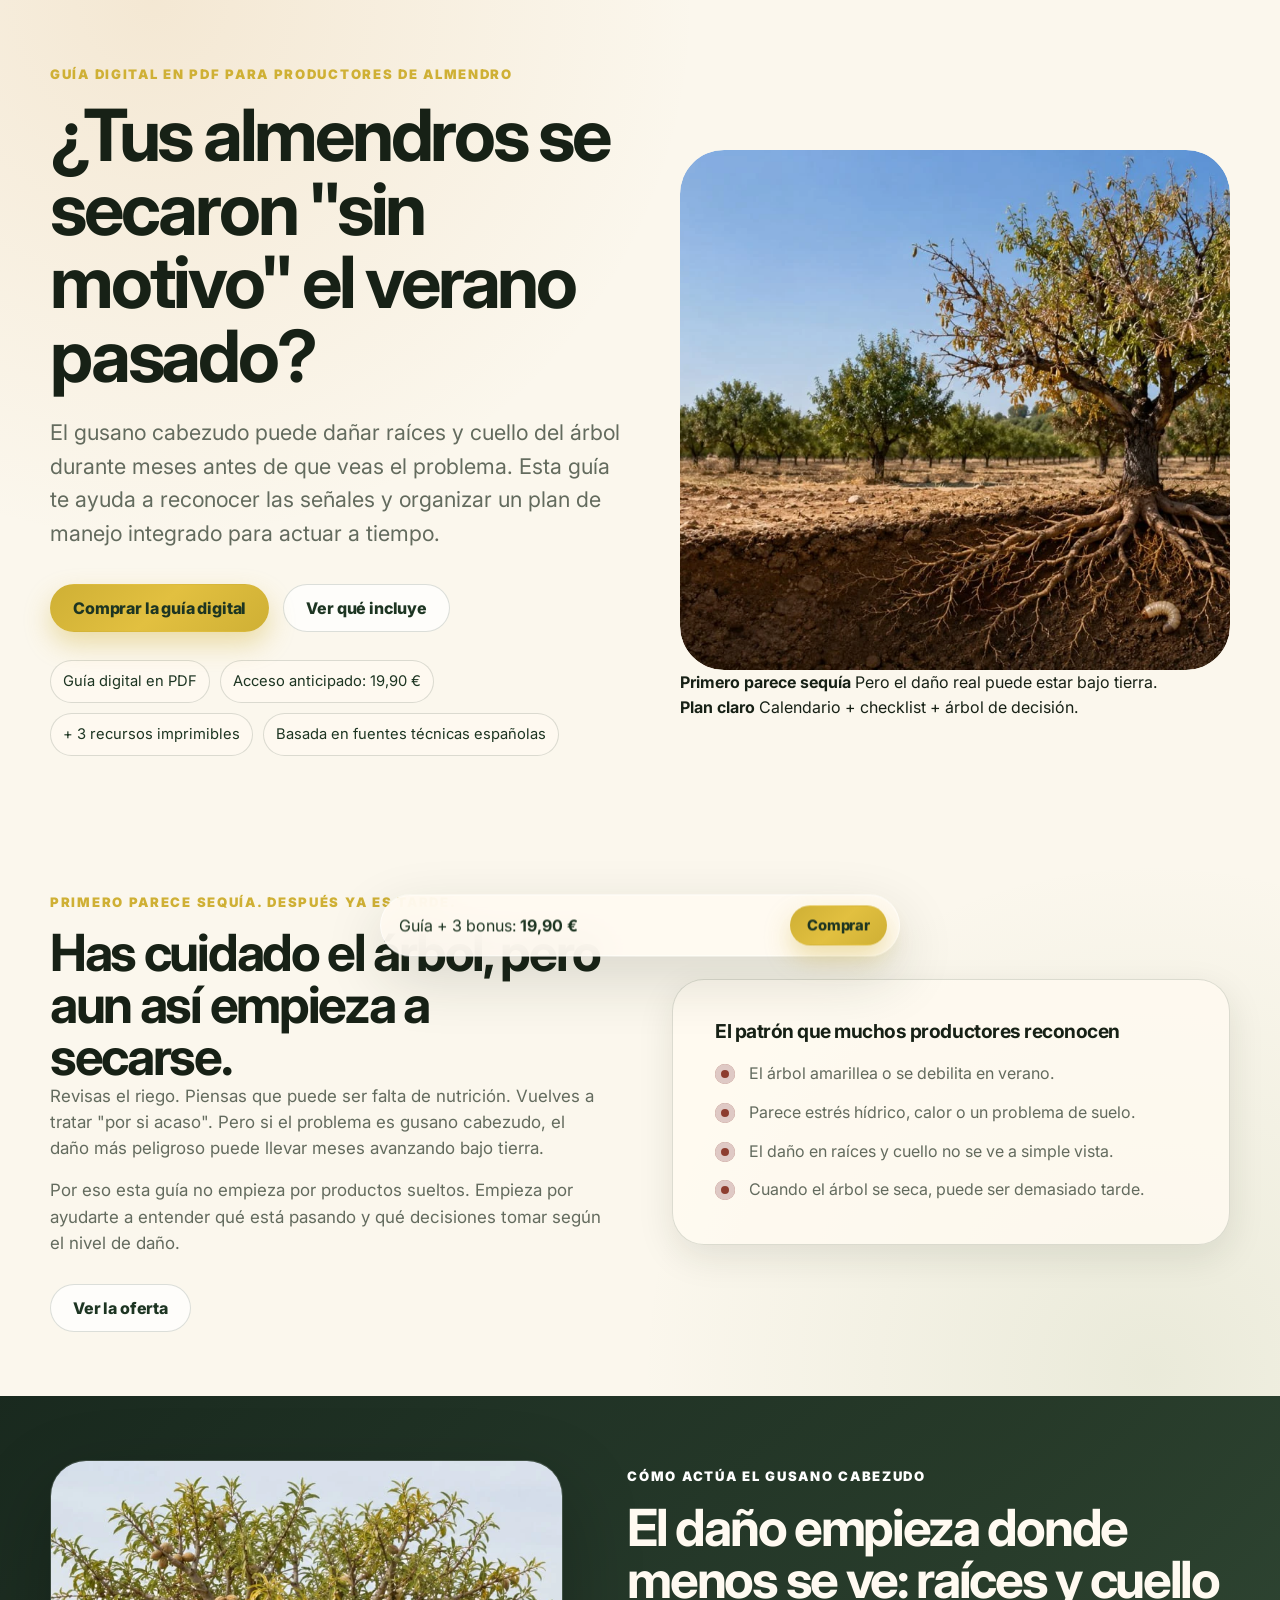
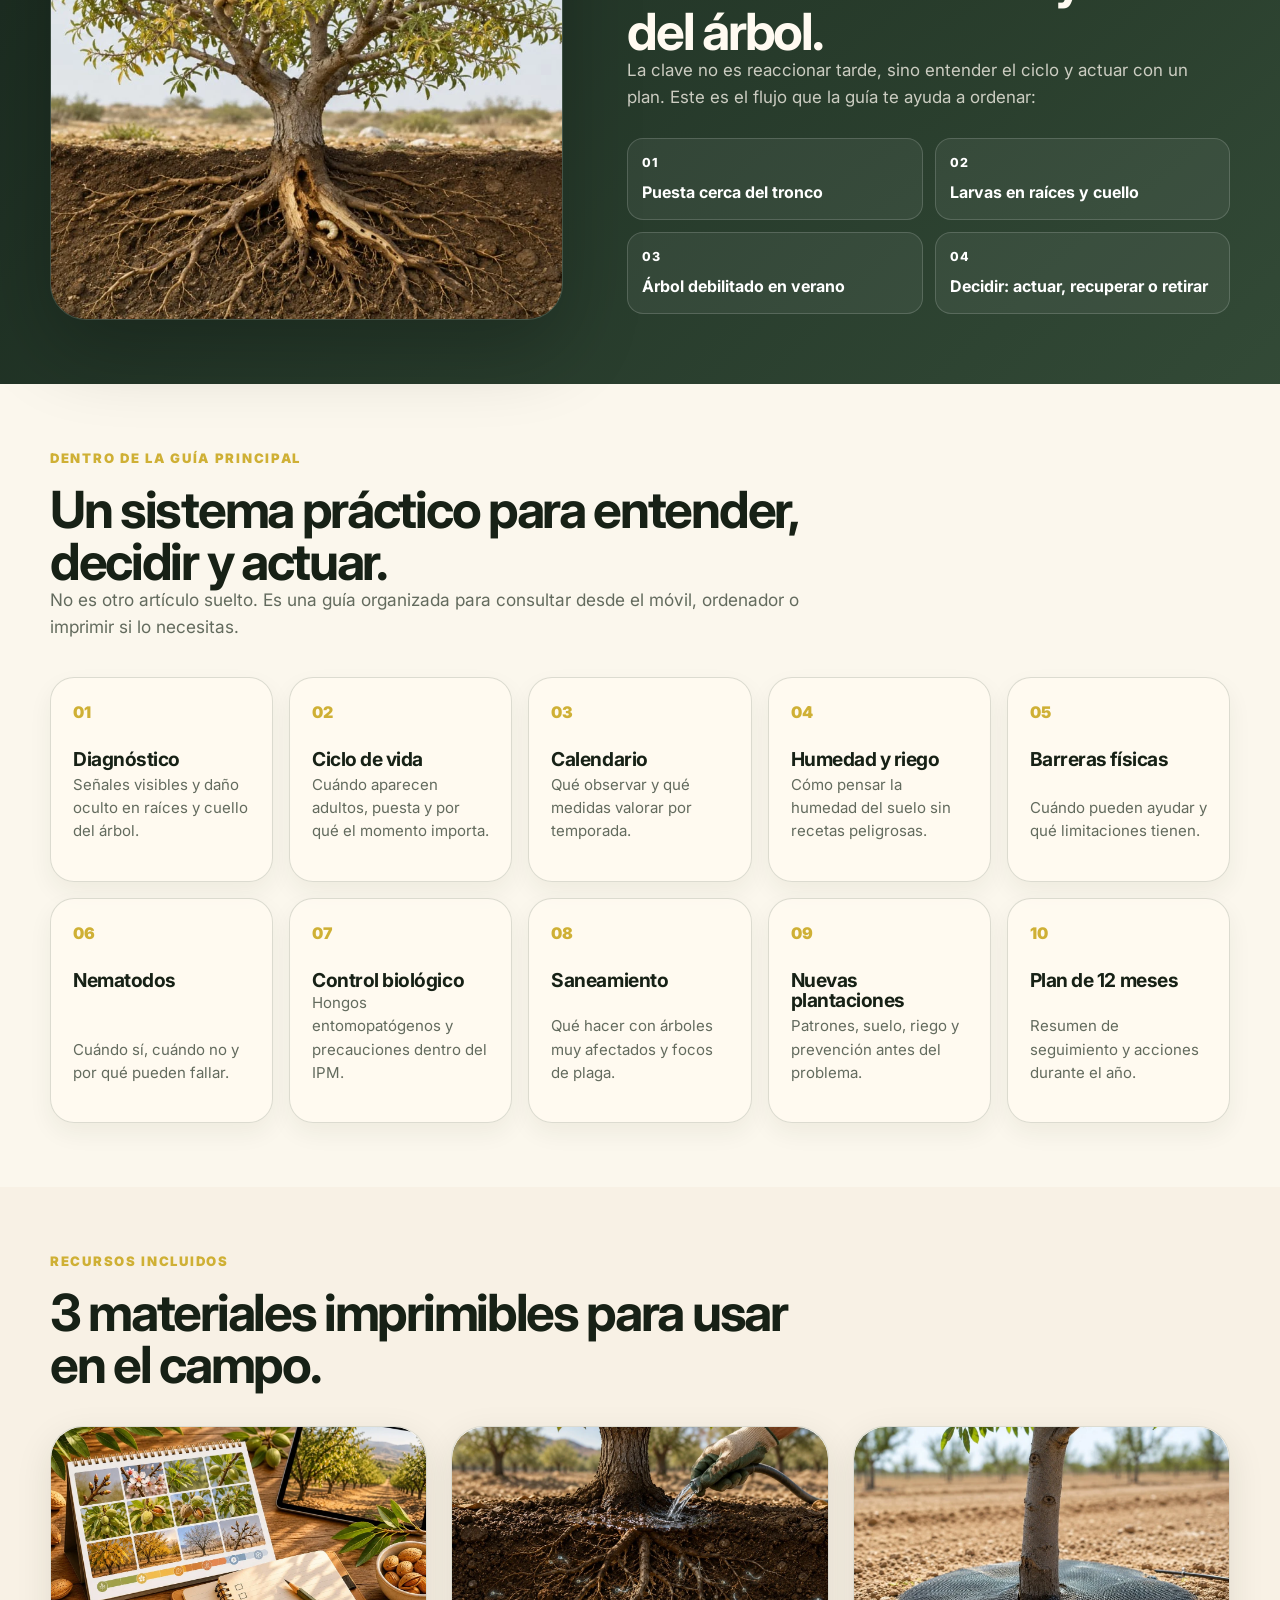
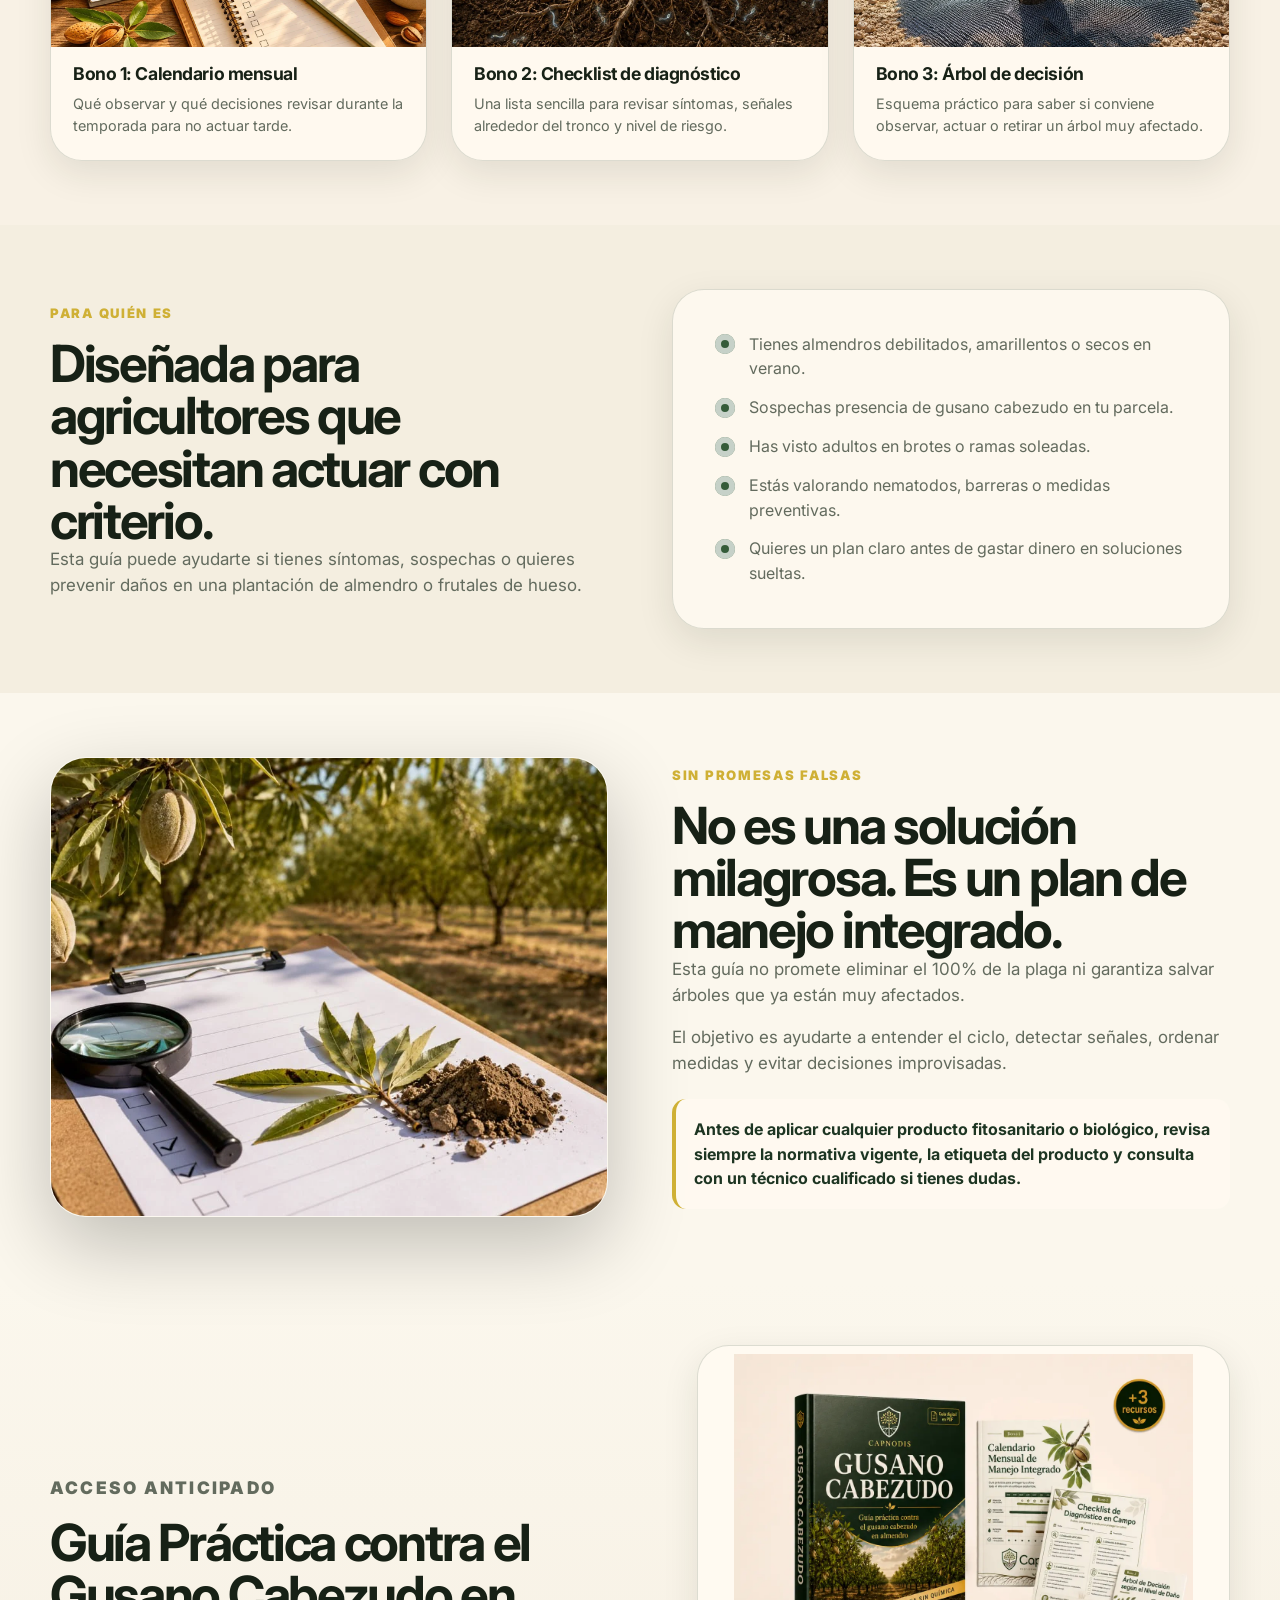
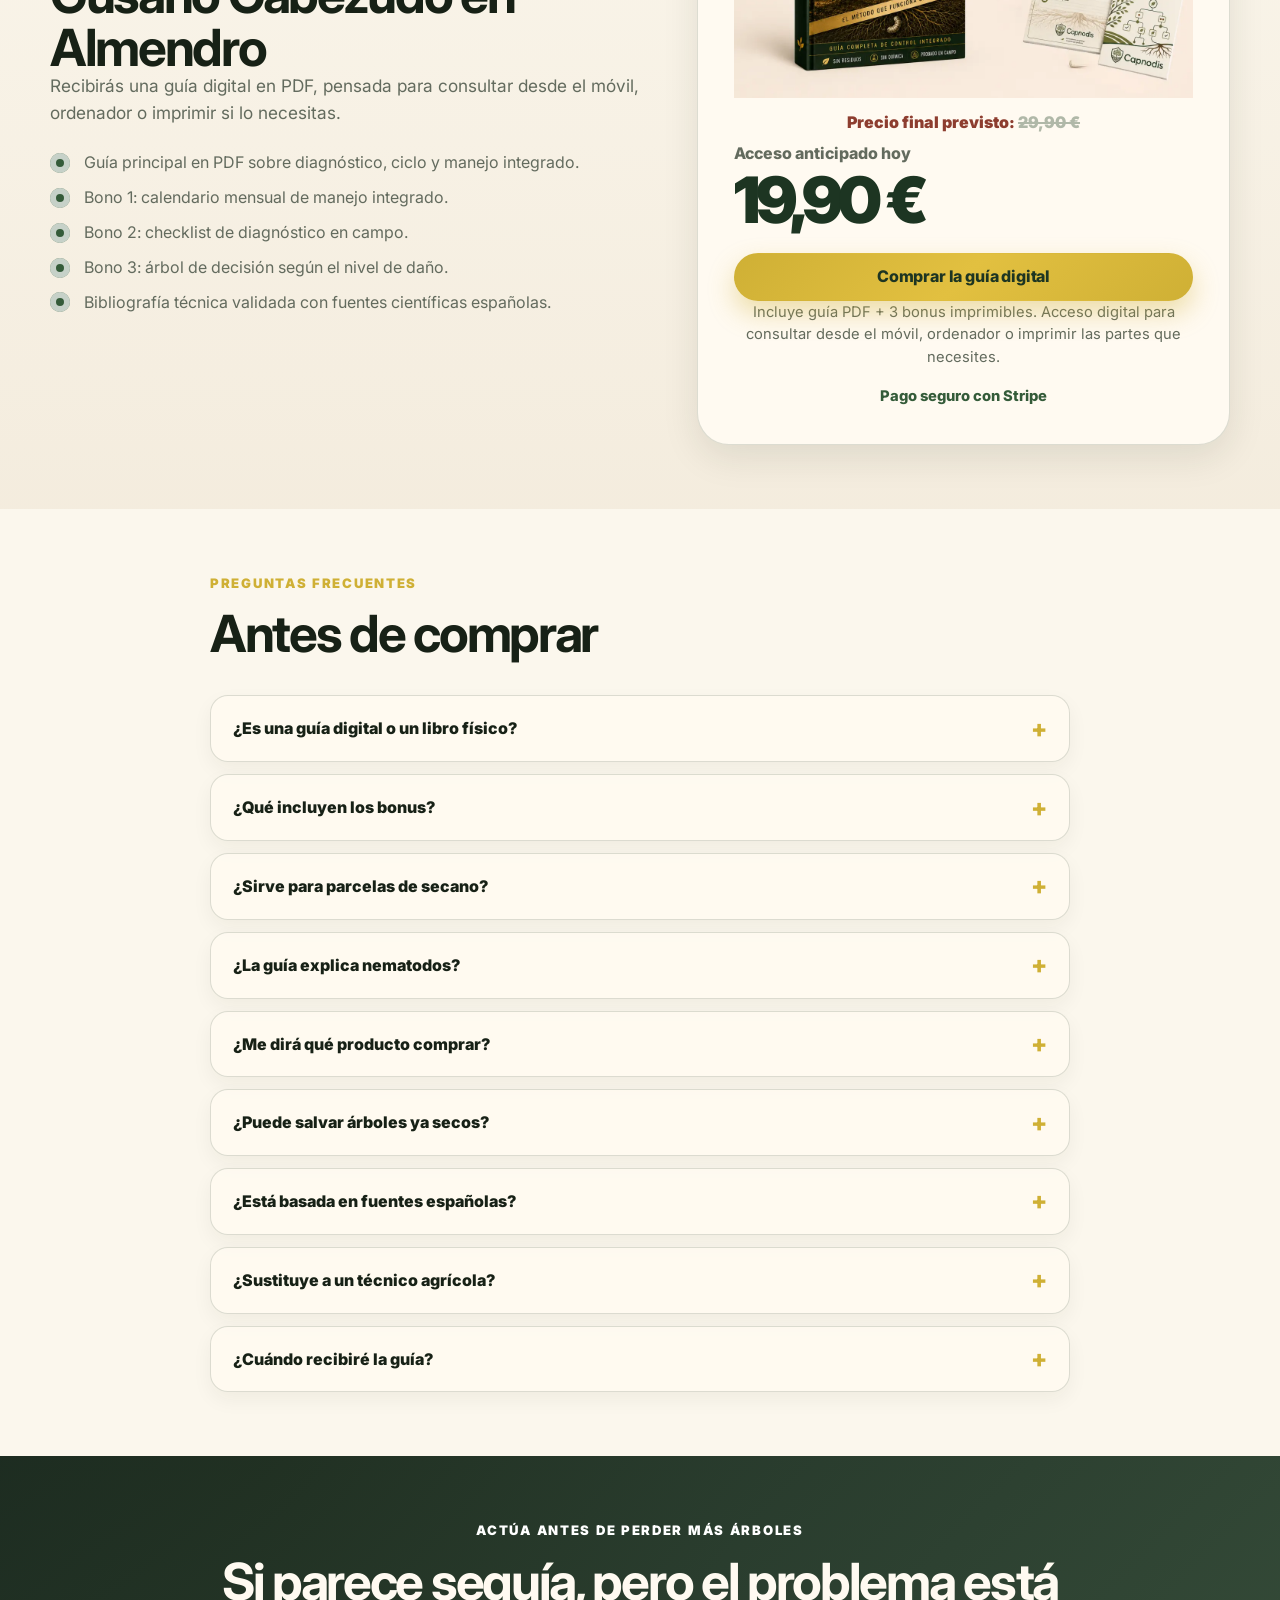
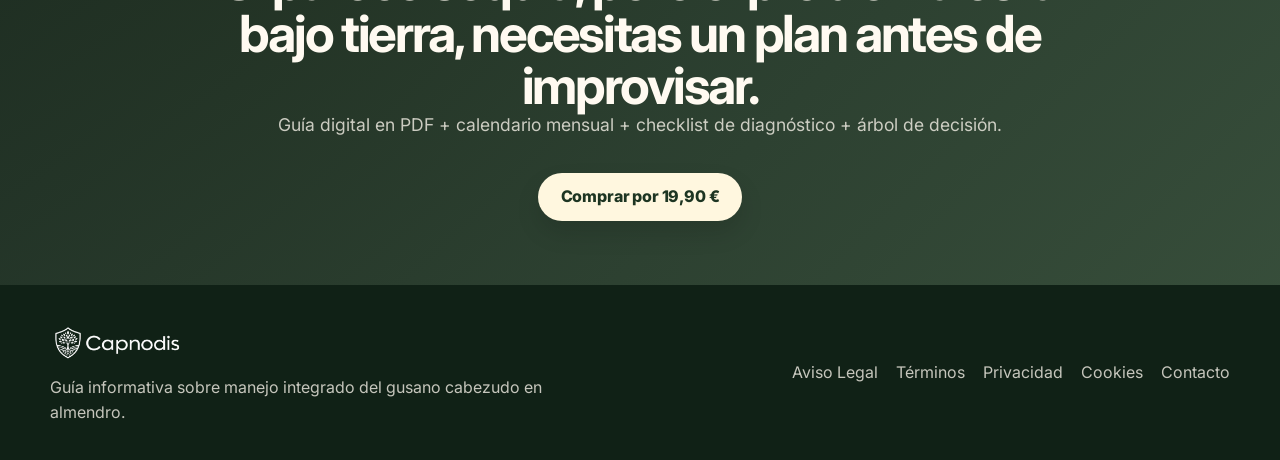
==== commit edf8364f: "тест" ====
--- a/index.html
+++ b/index.html
@@ -171,7 +171,7 @@
       </div>
     </section>
 
-    <section class="section bonus-section" id="bonos">
+    <section class="section bonus-section" id="bonos" style="display:none">
       <div class="container">
         <div class="section-head reveal in-view">
           <p class="eyebrow">+ 3 bonus prácticos de regalo</p>
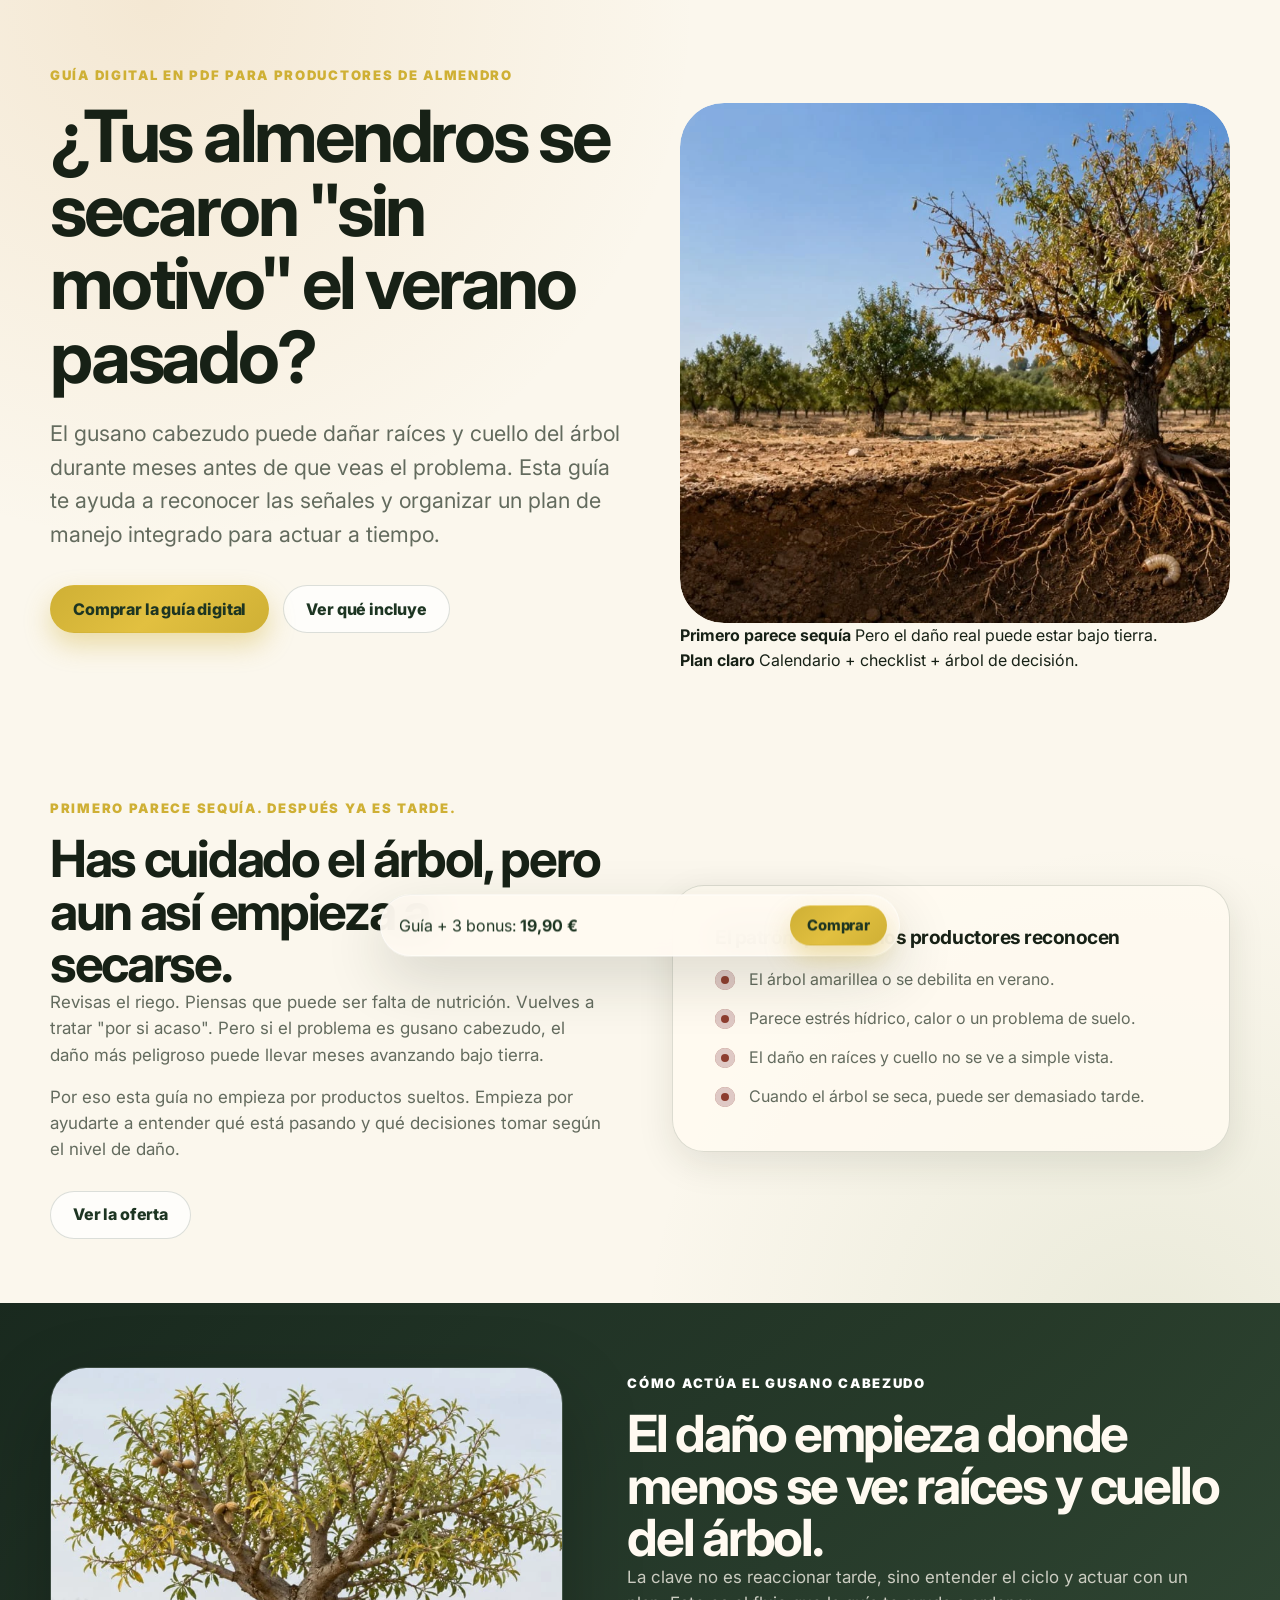
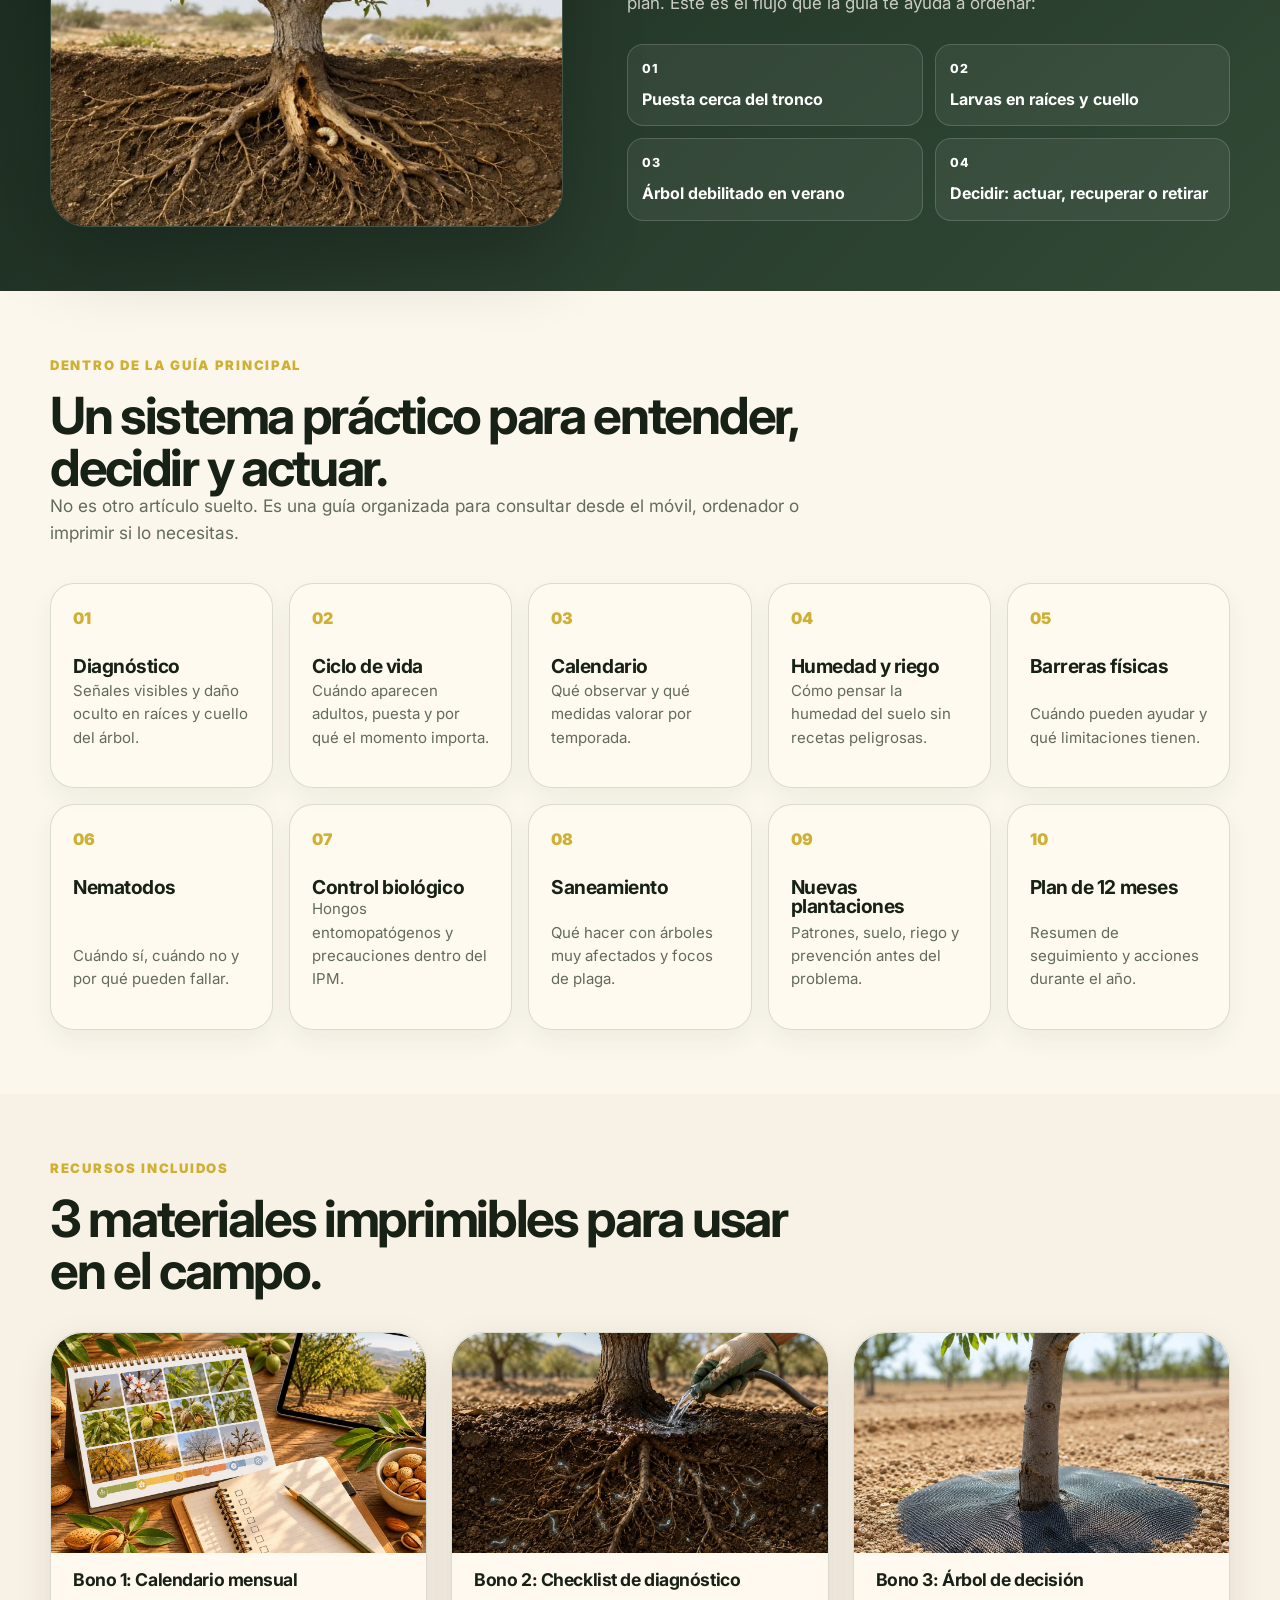
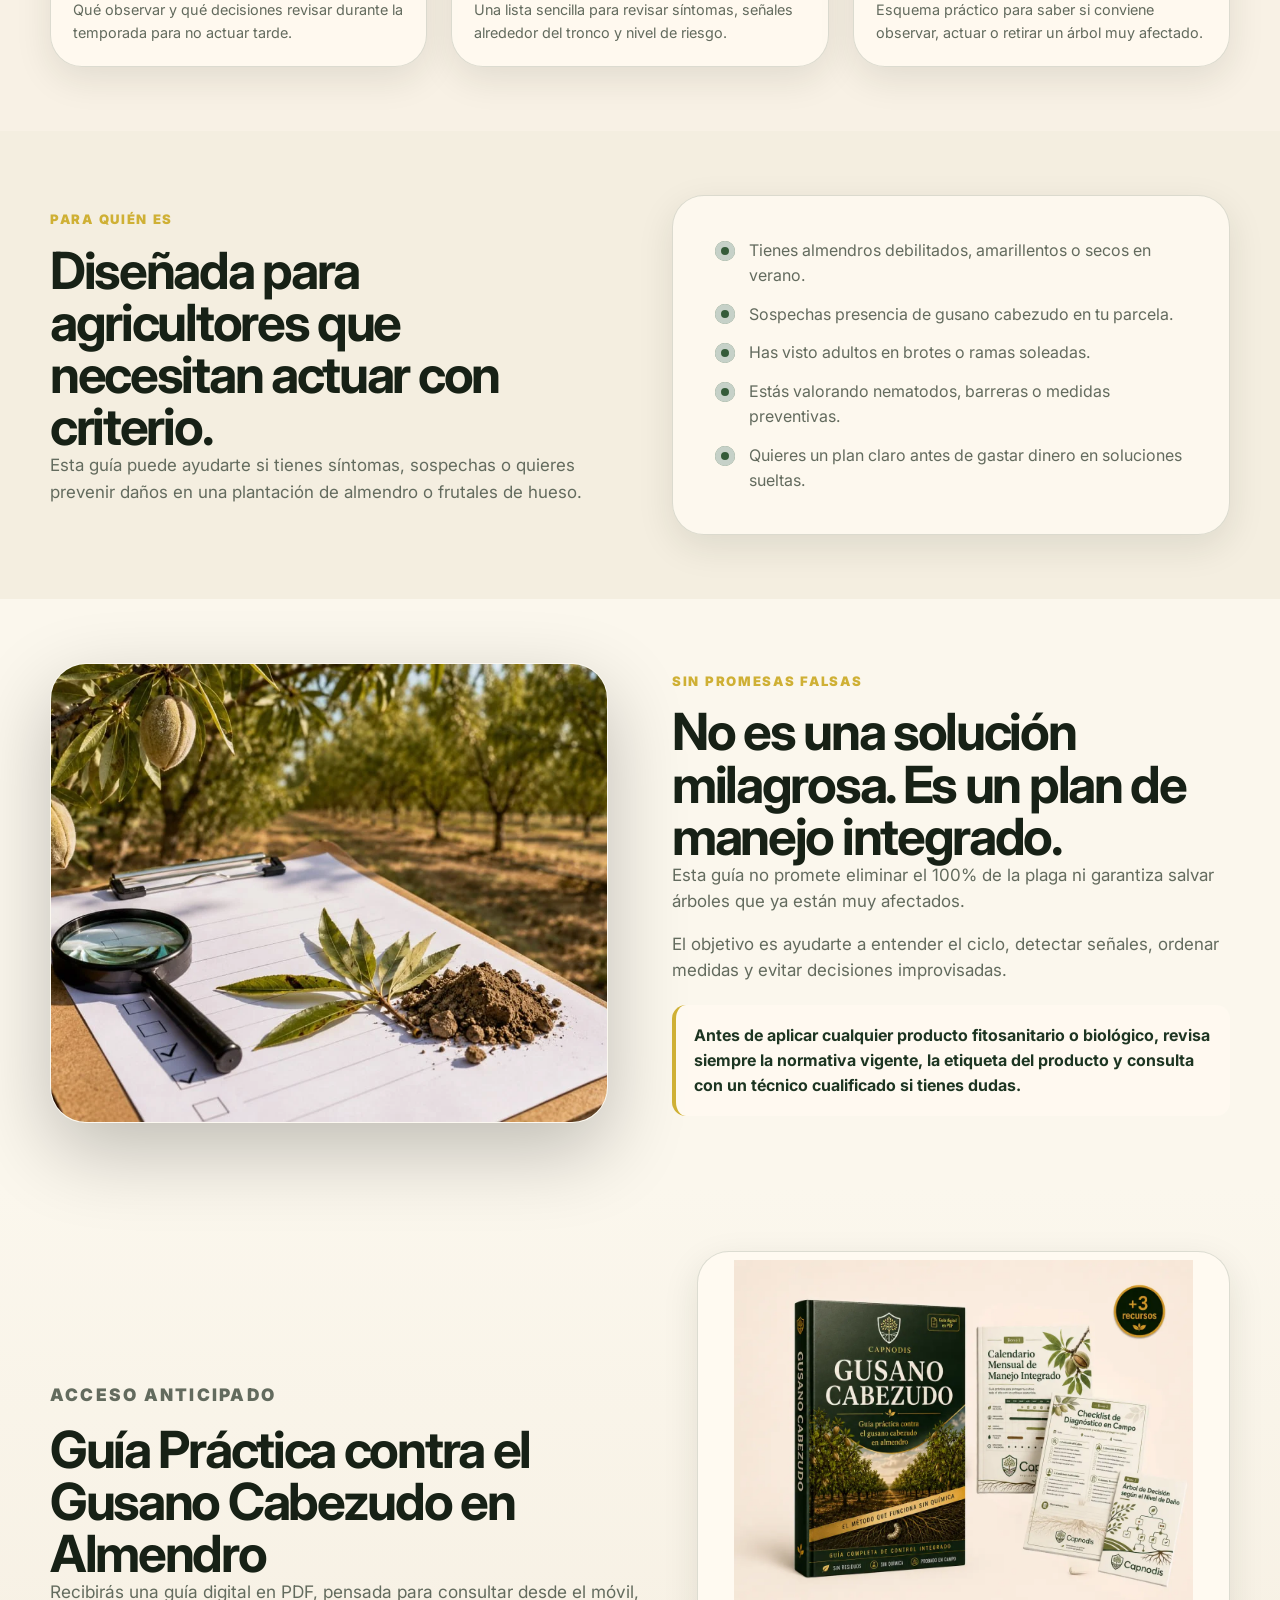
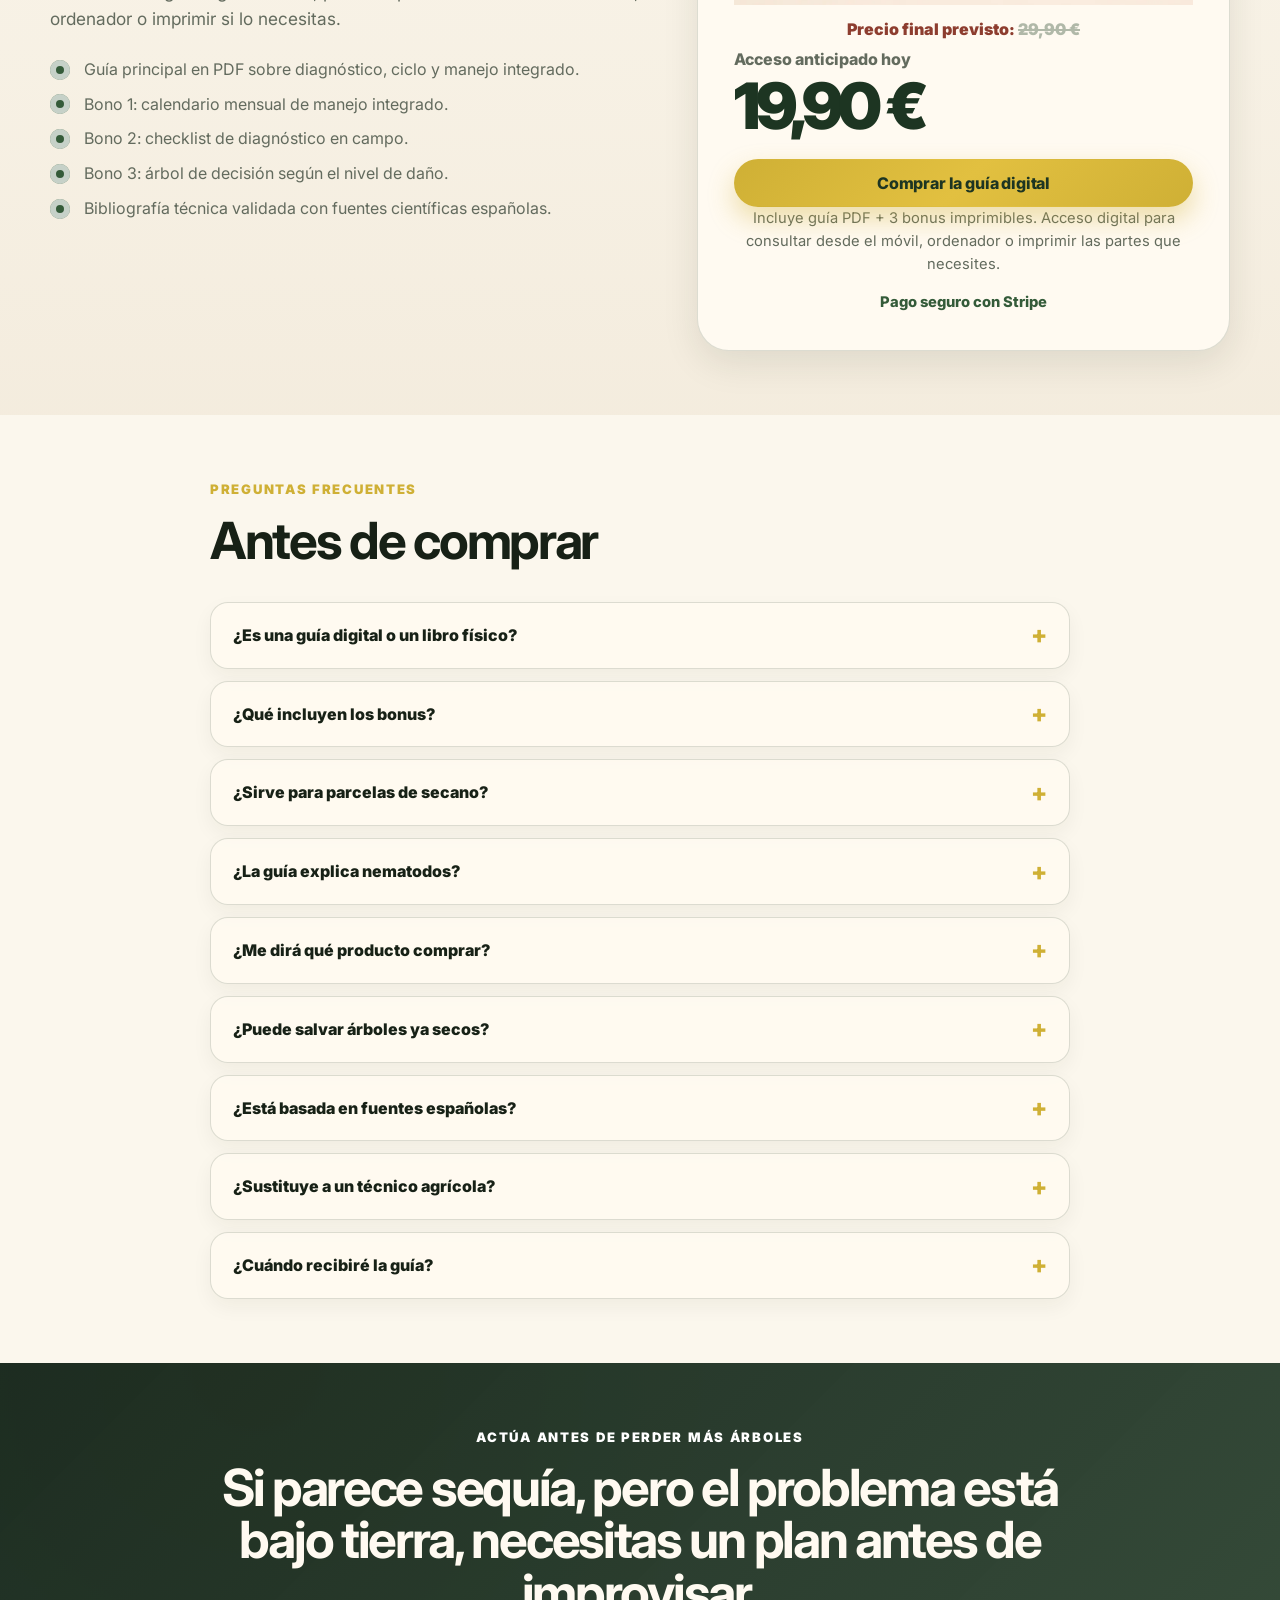
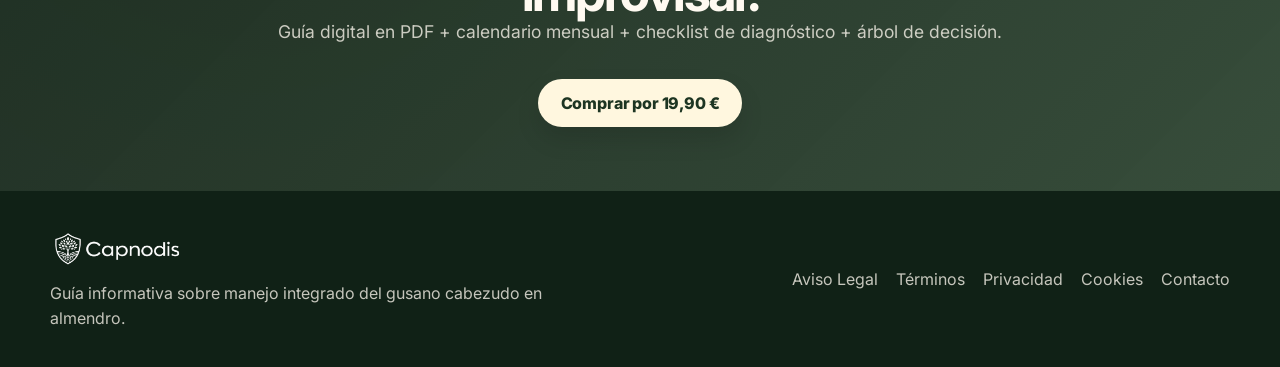
==== commit bcc76d11: "Remove trust-row from hero section Removes the 4-item trust list (Guía digital en PDF, Acceso antici" ====
--- a/index.html
+++ b/index.html
@@ -54,12 +54,6 @@
             <a class="button button-primary" href="#precio" data-track="hero_buy_click">Comprar la guía digital</a>
             <a class="button button-secondary" href="#contenido" data-track="hero_content_click">Ver qué incluye</a>
           </div>
-          <div class="trust-row" aria-label="Puntos de confianza">
-            <span>Guía digital en PDF</span>
-            <span>Acceso anticipado: 19,90 €</span>
-            <span>+ 3 recursos imprimibles</span>
-            <span>Basada en fuentes técnicas españolas</span>
-          </div>
         </div>
         <div class="hero-visual reveal in-view" aria-label="Almendros afectados por sequía aparente y daño oculto">
           <div class="visual-card" role="img" aria-label="Fotografía de almendro con daño bajo tierra">
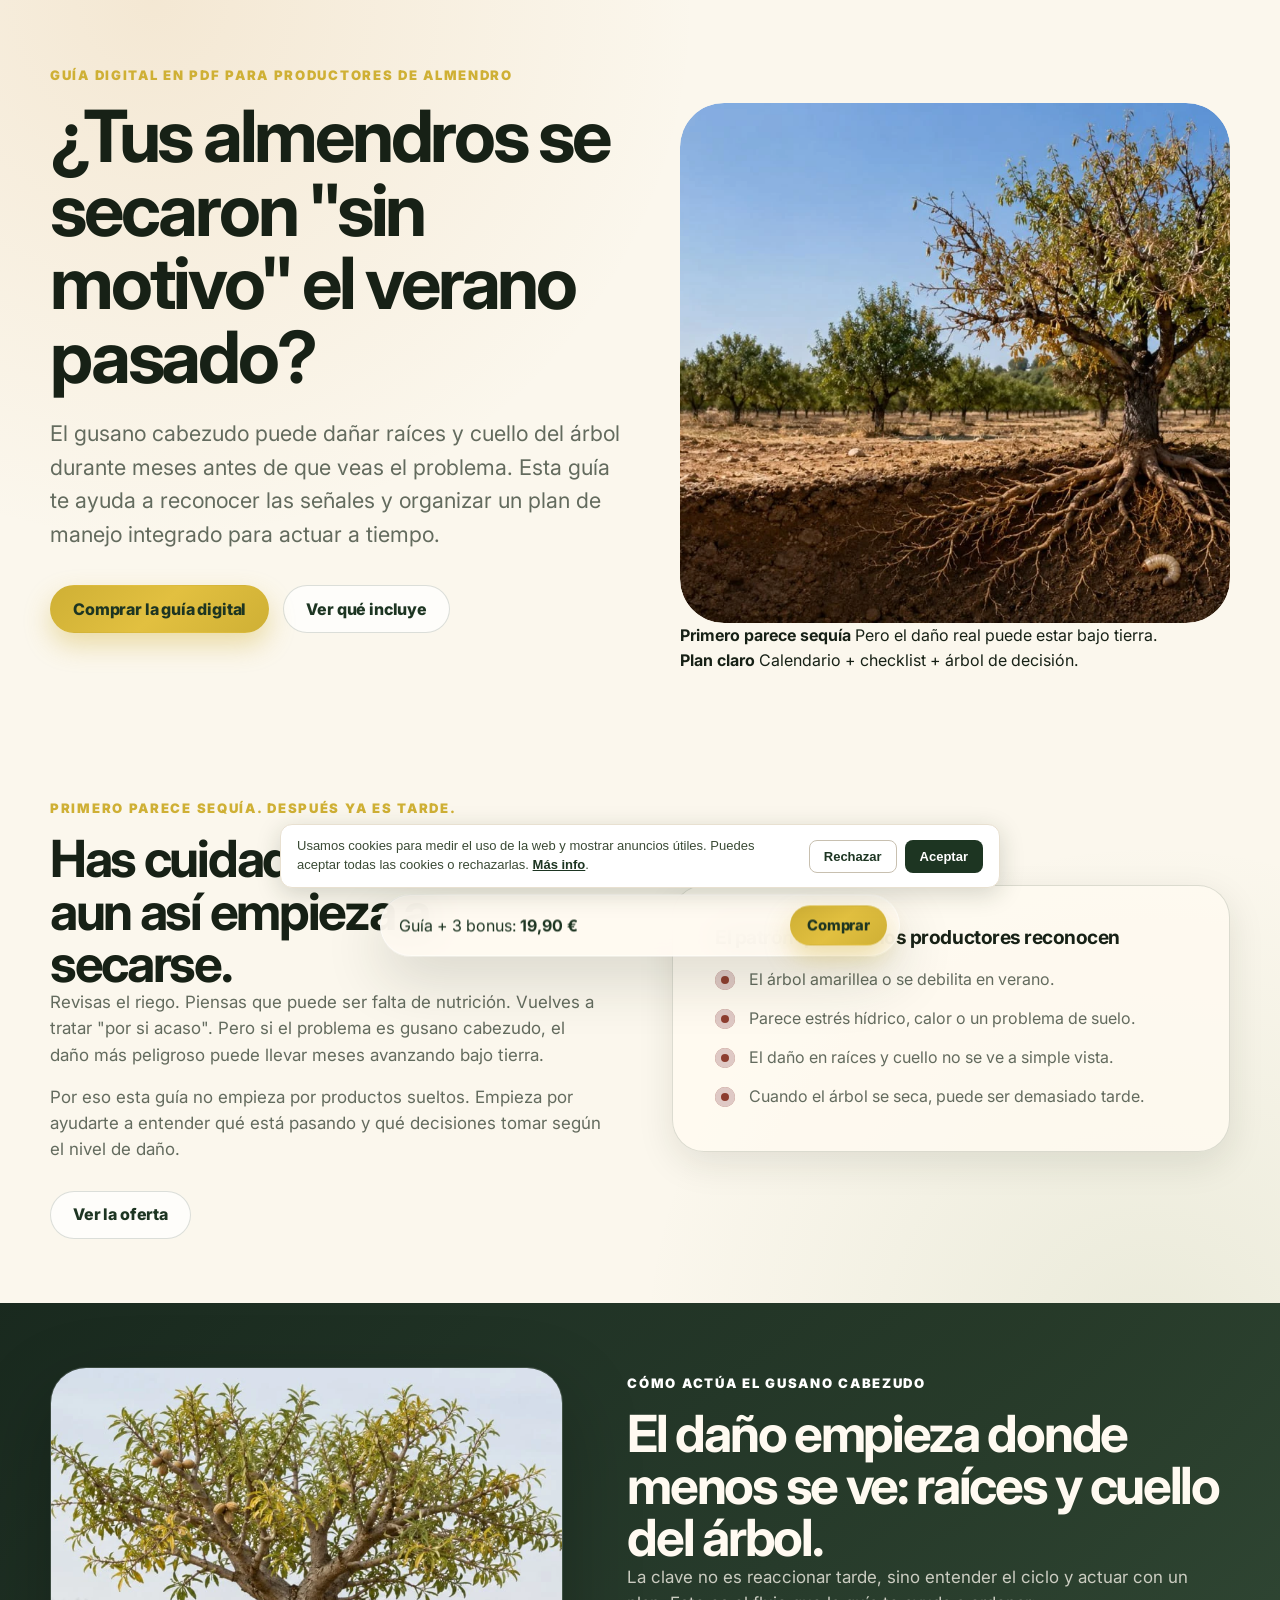
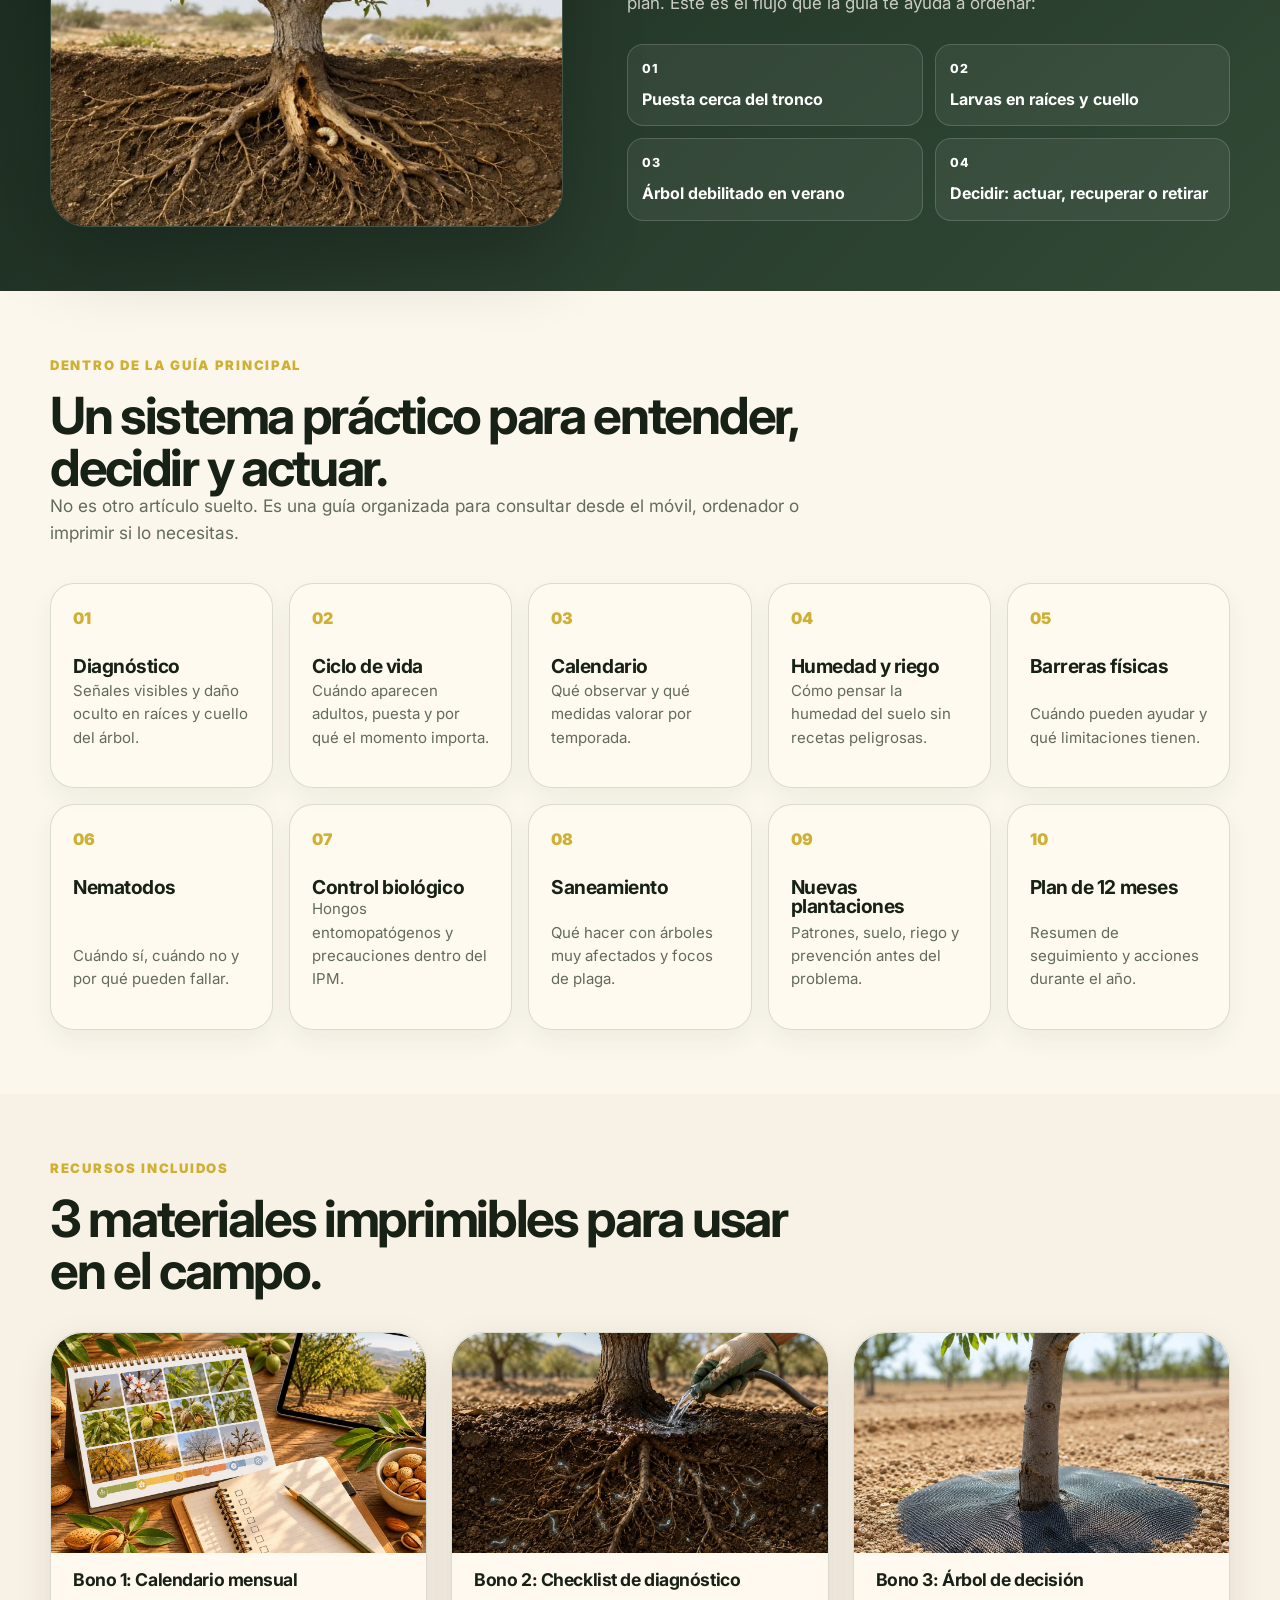
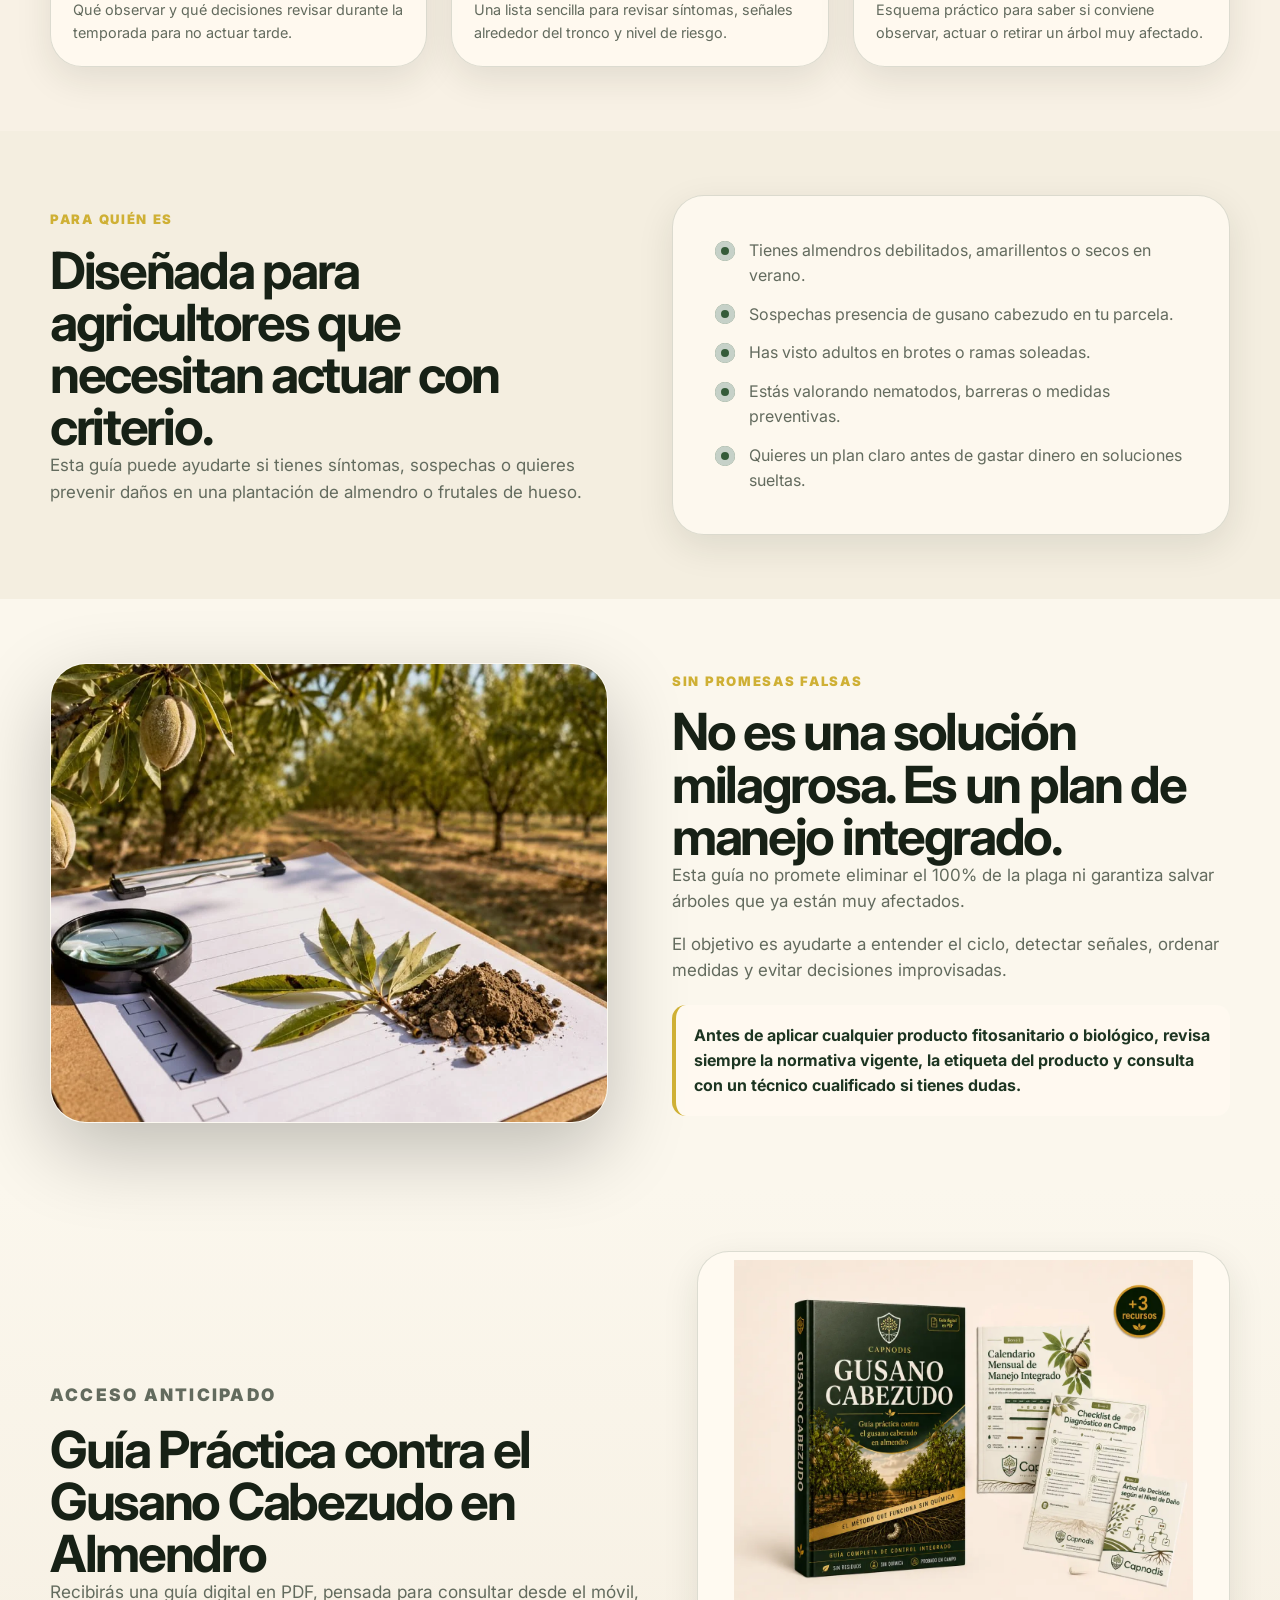
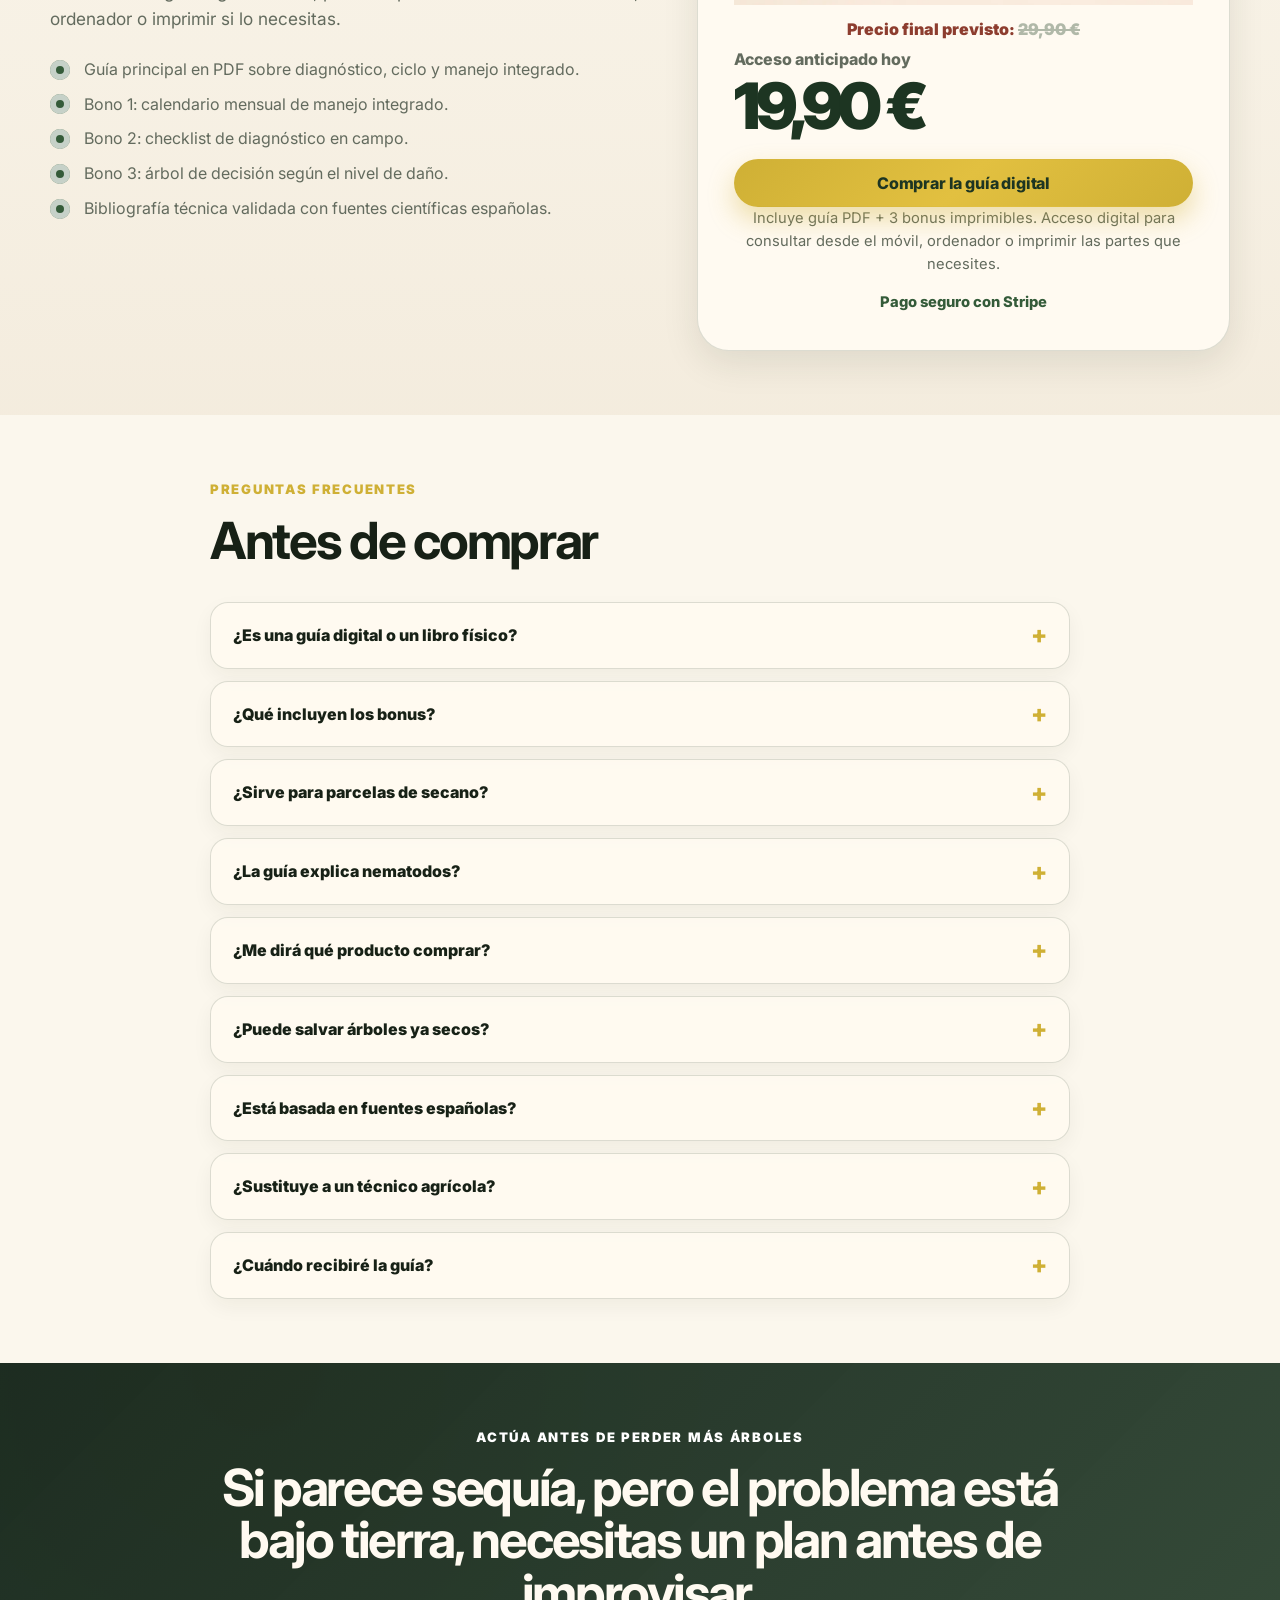
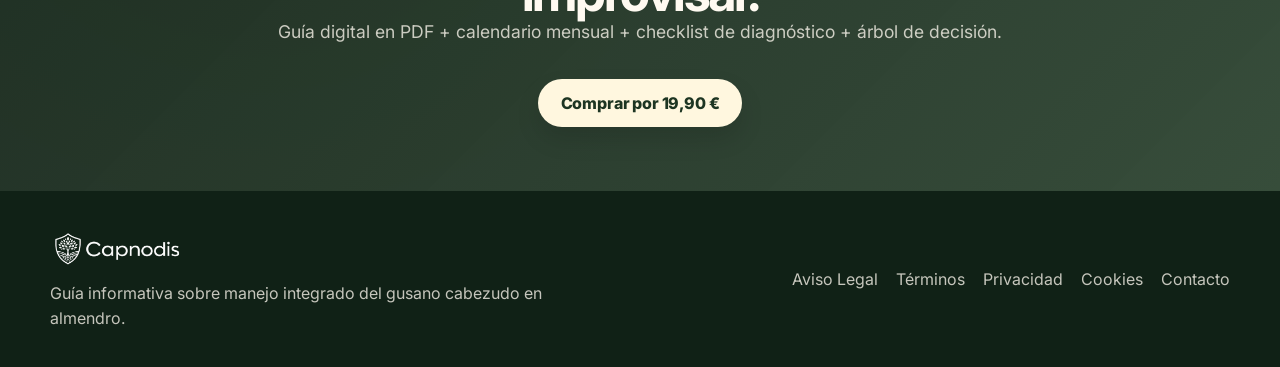
==== commit e1f65a4f: "Add GDPR-compliant Consent Mode v2 with compact Spanish banner Implements Google Consent Mode v2 acr" ====
--- a/index.html
+++ b/index.html
@@ -1,6 +1,23 @@
 <!DOCTYPE html>
 <html lang="es">
 <head>
+  <!-- Google tag (gtag.js) - Google Ads AW-18066535730 with Consent Mode v2 -->
+  <script>
+    window.dataLayer = window.dataLayer || [];
+    function gtag(){dataLayer.push(arguments);}
+    gtag('consent', 'default', {
+      'analytics_storage': 'denied',
+      'ad_storage': 'denied',
+      'ad_user_data': 'denied',
+      'ad_personalization': 'denied',
+      'wait_for_update': 500
+    });
+    gtag('js', new Date());
+  </script>
+  <script async src="https://www.googletagmanager.com/gtag/js?id=AW-18066535730"></script>
+  <script>
+    gtag('config', 'AW-18066535730');
+  </script>
   <meta charset="utf-8">
   <meta name="viewport" content="width=device-width, initial-scale=1">
   <title>Guía PDF contra el Gusano Cabezudo en Almendro | 19,90 €</title>
@@ -351,5 +368,7 @@
   </div>
 
   <script src="script.js"></script>
+  <link rel="stylesheet" href="consent.css">
+  <script src="consent.js"></script>
 </body>
 </html>
--- a/consent.css
+++ b/consent.css
@@ -0,0 +1,126 @@
+/* ── Capnodis Consent Banner ───────────────────────────────── */
+#consent-banner {
+  position: fixed;
+  left: 12px;
+  right: 12px;
+  bottom: 12px;
+  z-index: 9999;
+  background: #ffffff;
+  border: 1px solid #e8e0d0;
+  border-radius: 12px;
+  box-shadow: 0 6px 24px rgba(30, 44, 24, 0.18);
+  font-family: Arial, -apple-system, BlinkMacSystemFont, "Segoe UI", sans-serif;
+  font-size: 14px;
+  color: #172116;
+  line-height: 1.45;
+  animation: consent-slide-up 0.25s ease-out;
+  max-width: 720px;
+  margin: 0 auto;
+}
+
+#consent-banner.consent-hide {
+  opacity: 0;
+  transform: translateY(8px);
+  transition: opacity 0.2s ease, transform 0.2s ease;
+}
+
+@keyframes consent-slide-up {
+  from { opacity: 0; transform: translateY(12px); }
+  to   { opacity: 1; transform: translateY(0); }
+}
+
+.consent-inner {
+  display: flex;
+  align-items: center;
+  gap: 12px;
+  padding: 12px 16px;
+}
+
+.consent-text {
+  flex: 1 1 auto;
+  min-width: 0;
+}
+
+.consent-text p {
+  margin: 0;
+  color: #3a4a35;
+  font-size: 13px;
+}
+
+.consent-text a {
+  color: #1d3522;
+  font-weight: 600;
+  text-decoration: underline;
+}
+
+.consent-actions {
+  flex: 0 0 auto;
+  display: flex;
+  gap: 8px;
+}
+
+.consent-btn {
+  border: 1.5px solid transparent;
+  border-radius: 8px;
+  padding: 8px 14px;
+  font-size: 13px;
+  font-weight: 700;
+  cursor: pointer;
+  white-space: nowrap;
+  transition: background-color 0.15s, border-color 0.15s, color 0.15s;
+  font-family: inherit;
+}
+
+.consent-btn-primary {
+  background: #1d3522;
+  color: #ffffff;
+}
+
+.consent-btn-primary:hover {
+  background: #14281a;
+}
+
+.consent-btn-secondary {
+  background: transparent;
+  color: #1d3522;
+  border-color: #c8c0b0;
+}
+
+.consent-btn-secondary:hover {
+  background: #f7f3ea;
+}
+
+/* ── Mobile ───────────────────────────────────────────────── */
+@media (max-width: 640px) {
+  #consent-banner {
+    left: 8px;
+    right: 8px;
+    bottom: 8px;
+    font-size: 13px;
+  }
+
+  .consent-inner {
+    flex-direction: column;
+    align-items: stretch;
+    gap: 10px;
+    padding: 12px 14px;
+  }
+
+  .consent-text p {
+    font-size: 12.5px;
+    text-align: left;
+  }
+
+  .consent-actions {
+    display: flex;
+    gap: 8px;
+    width: 100%;
+  }
+
+  .consent-btn {
+    flex: 1 1 50%;
+    padding: 9px 8px;
+    font-size: 13px;
+    text-align: center;
+  }
+}
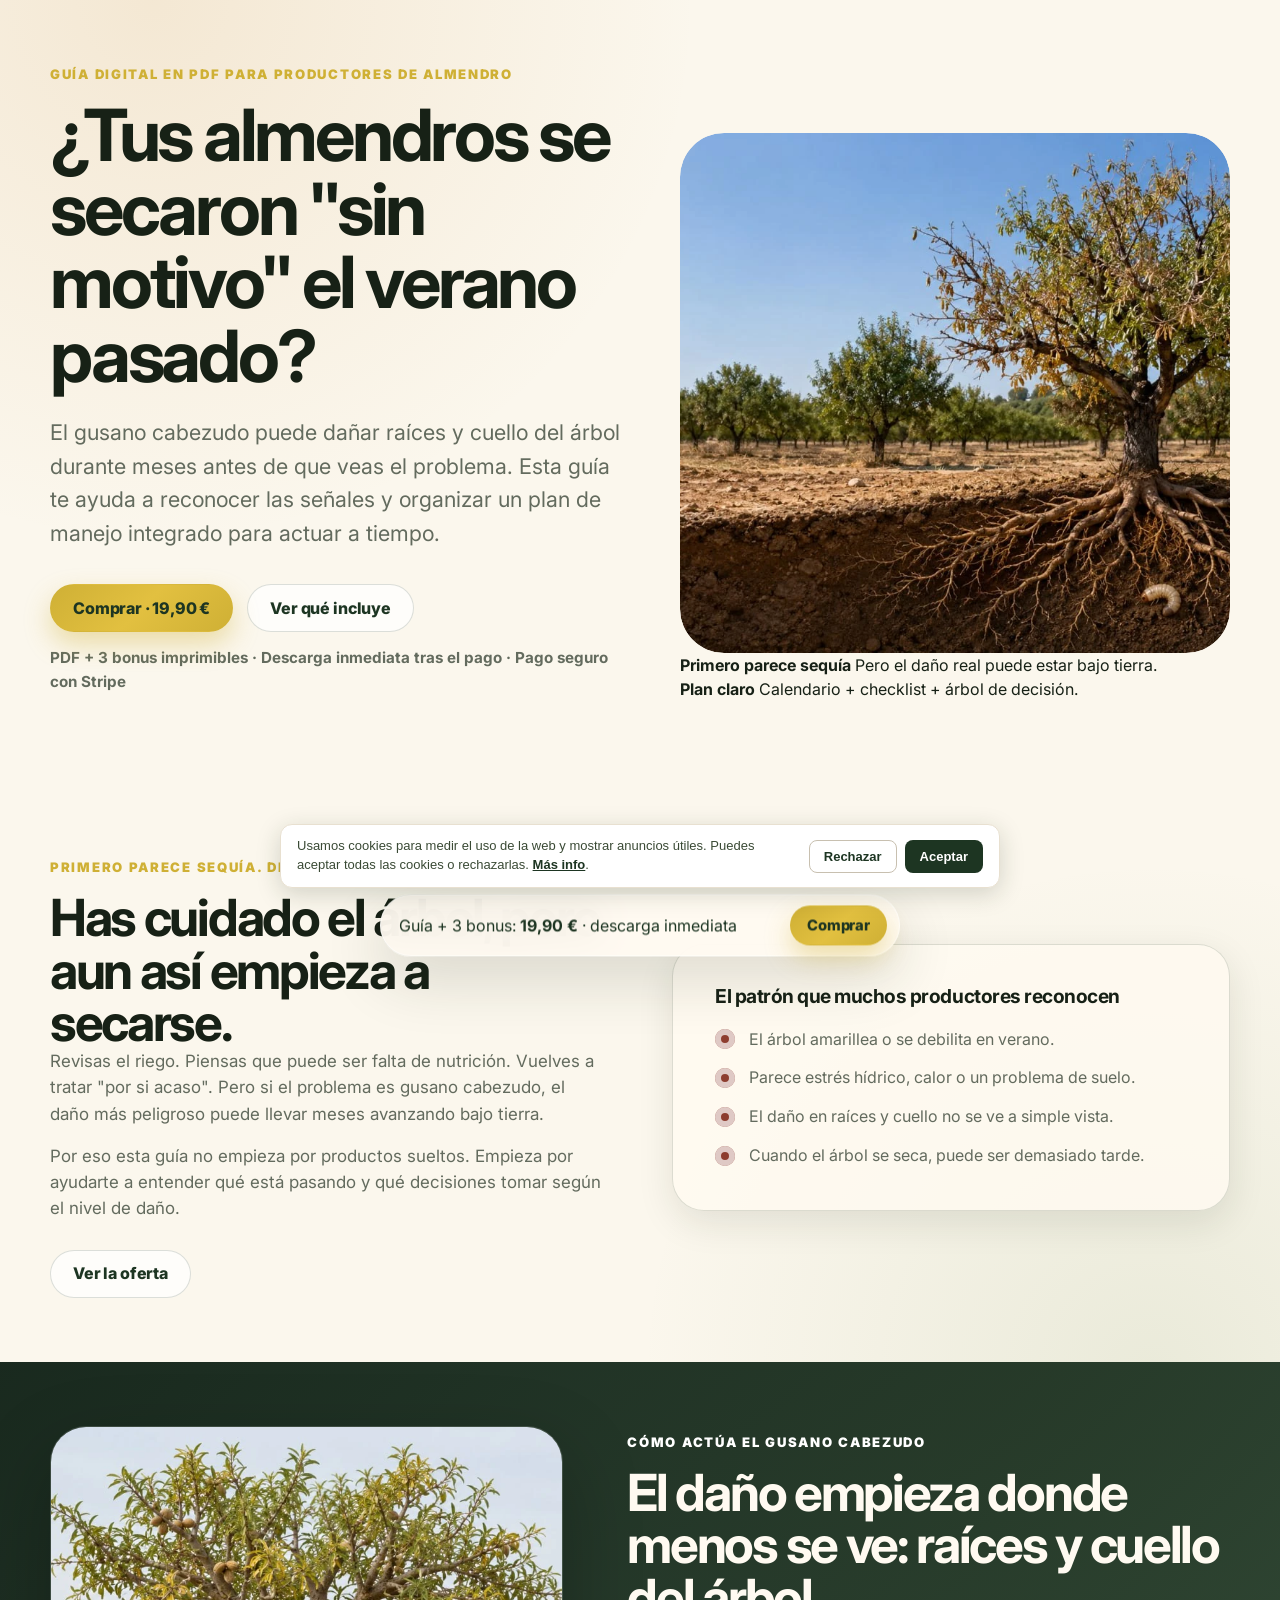
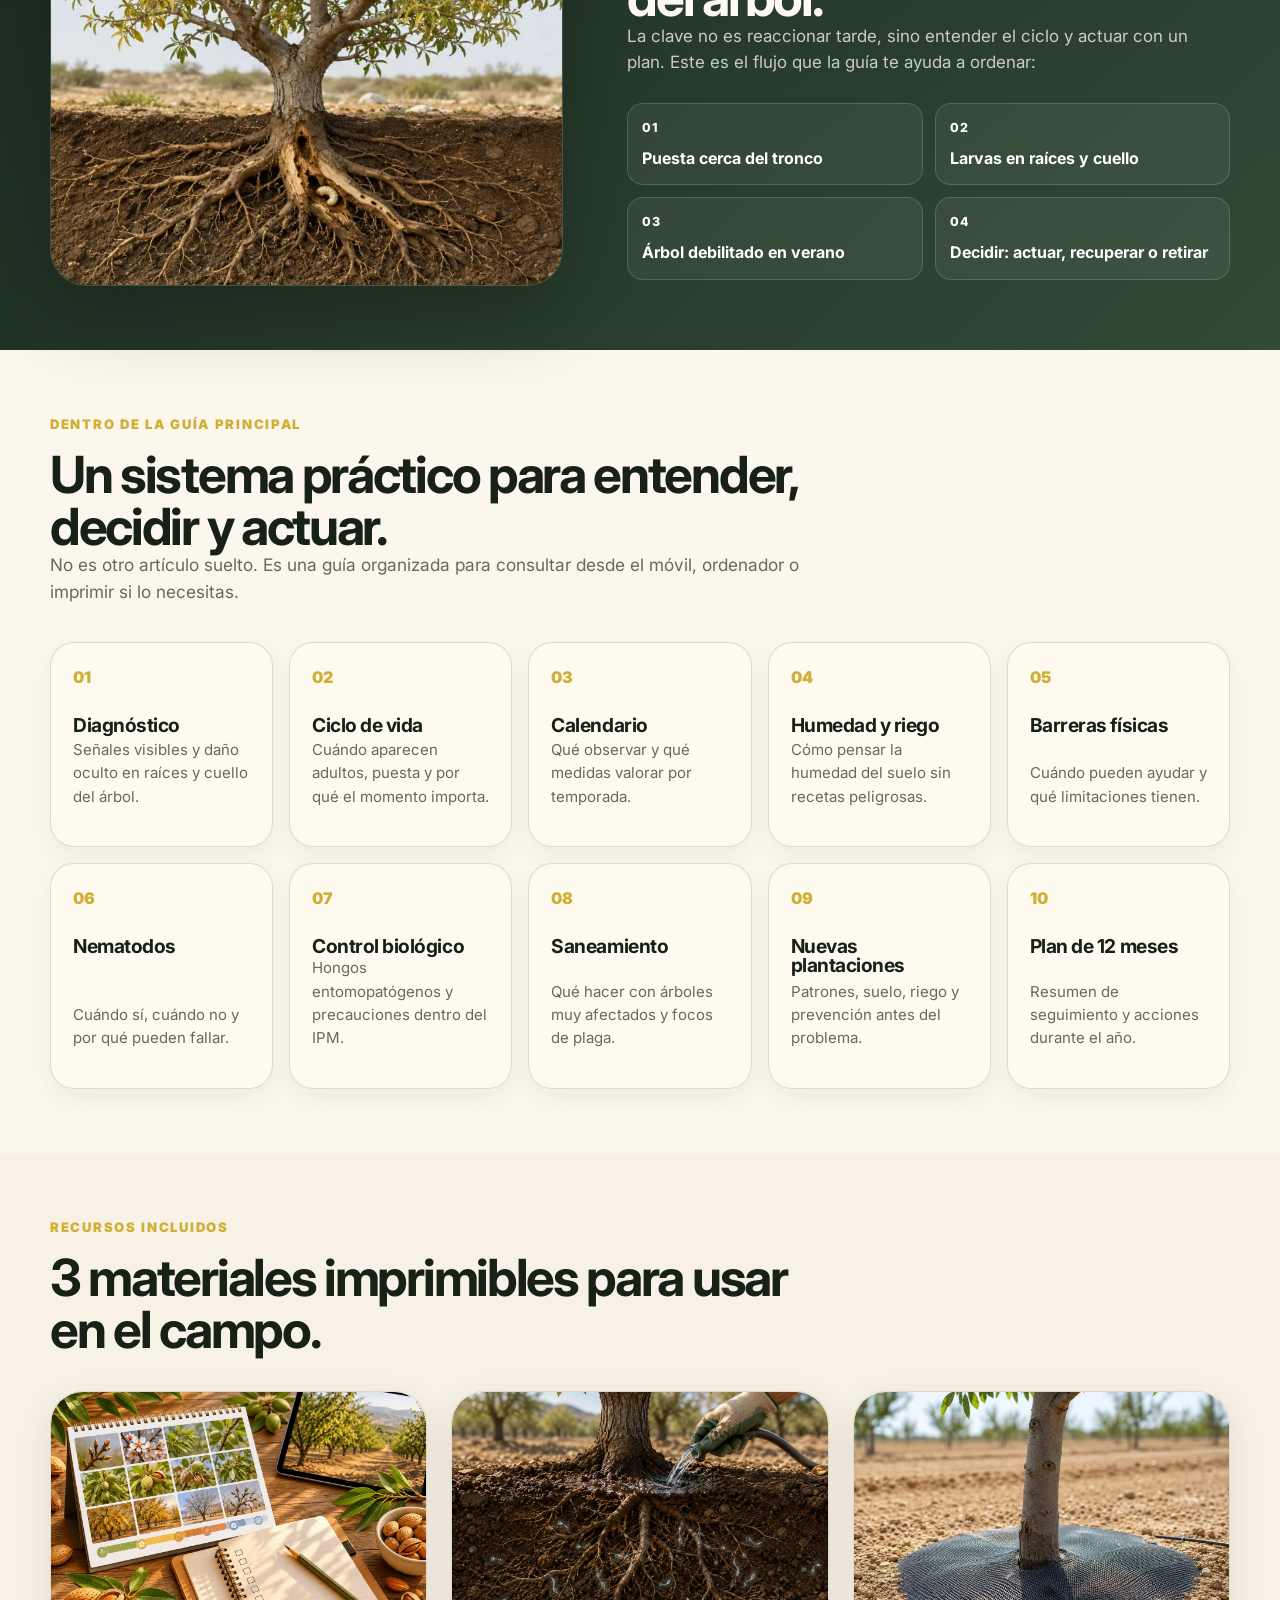
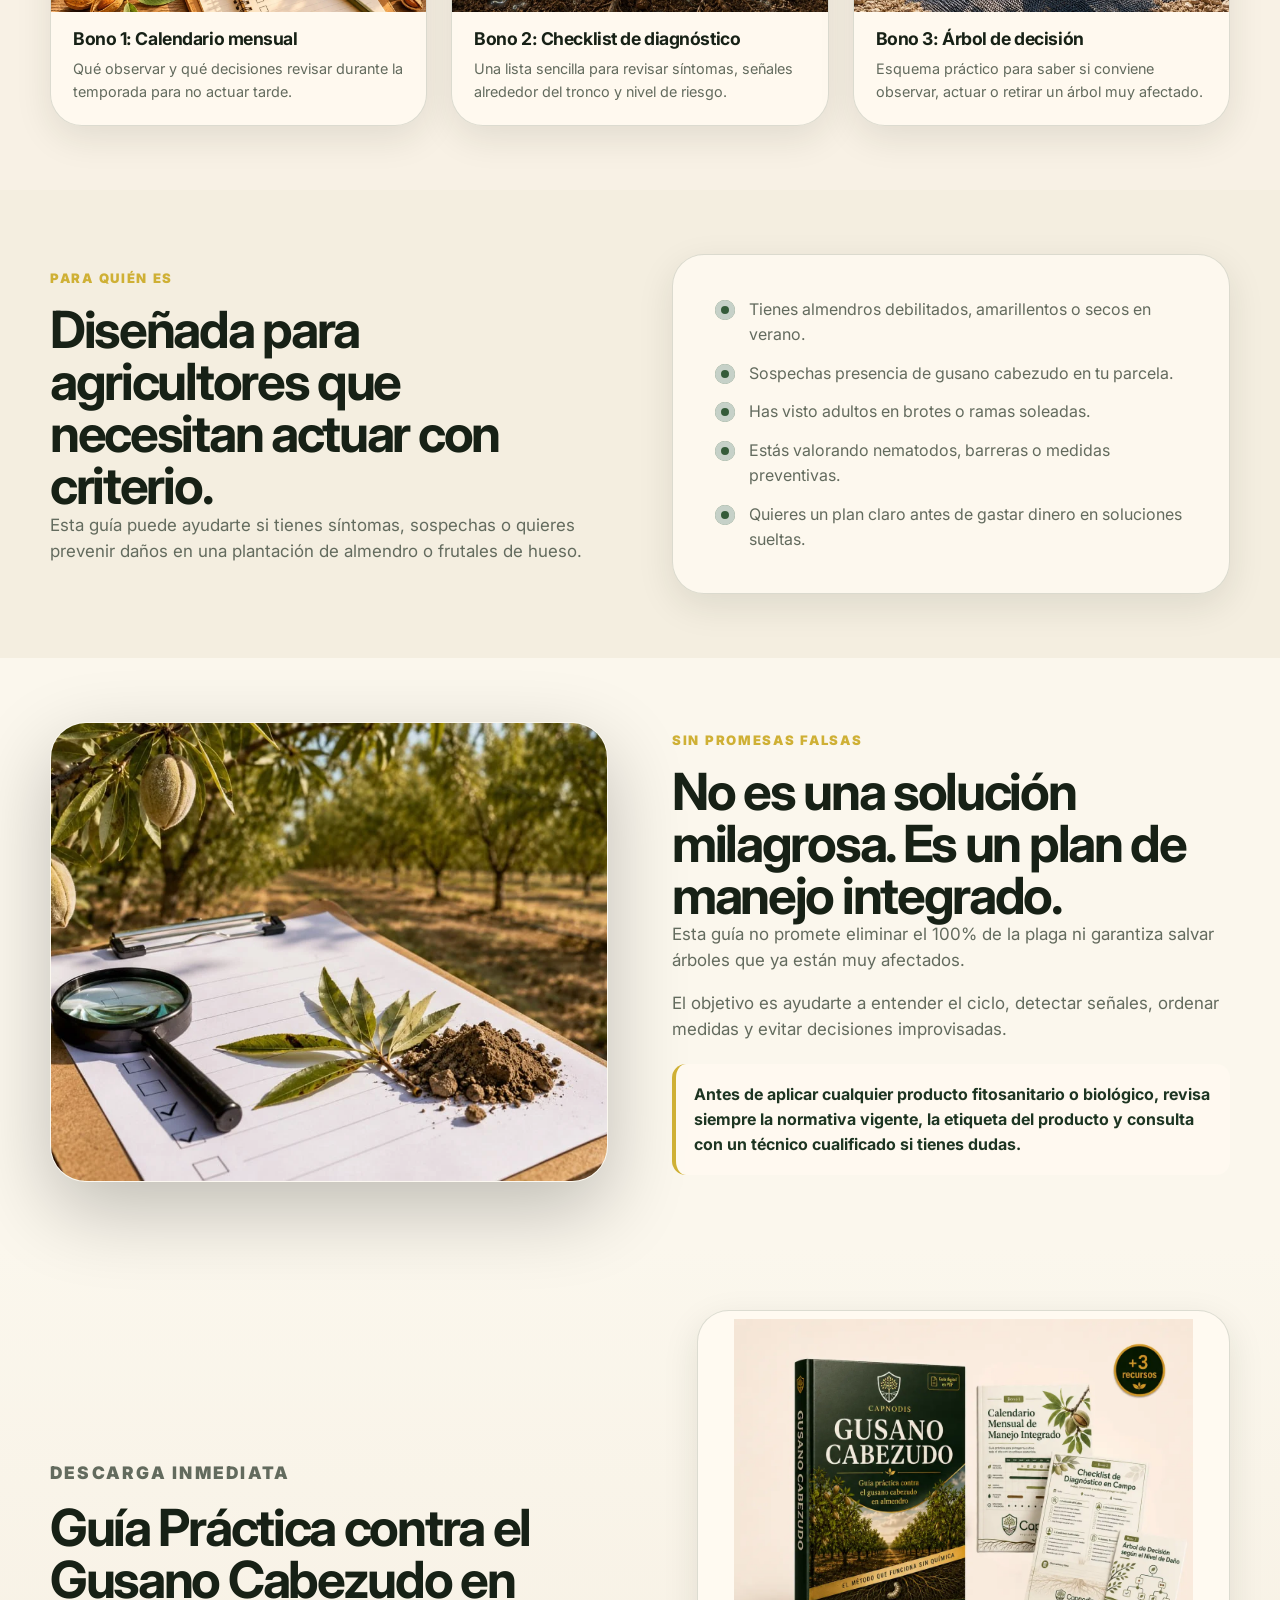
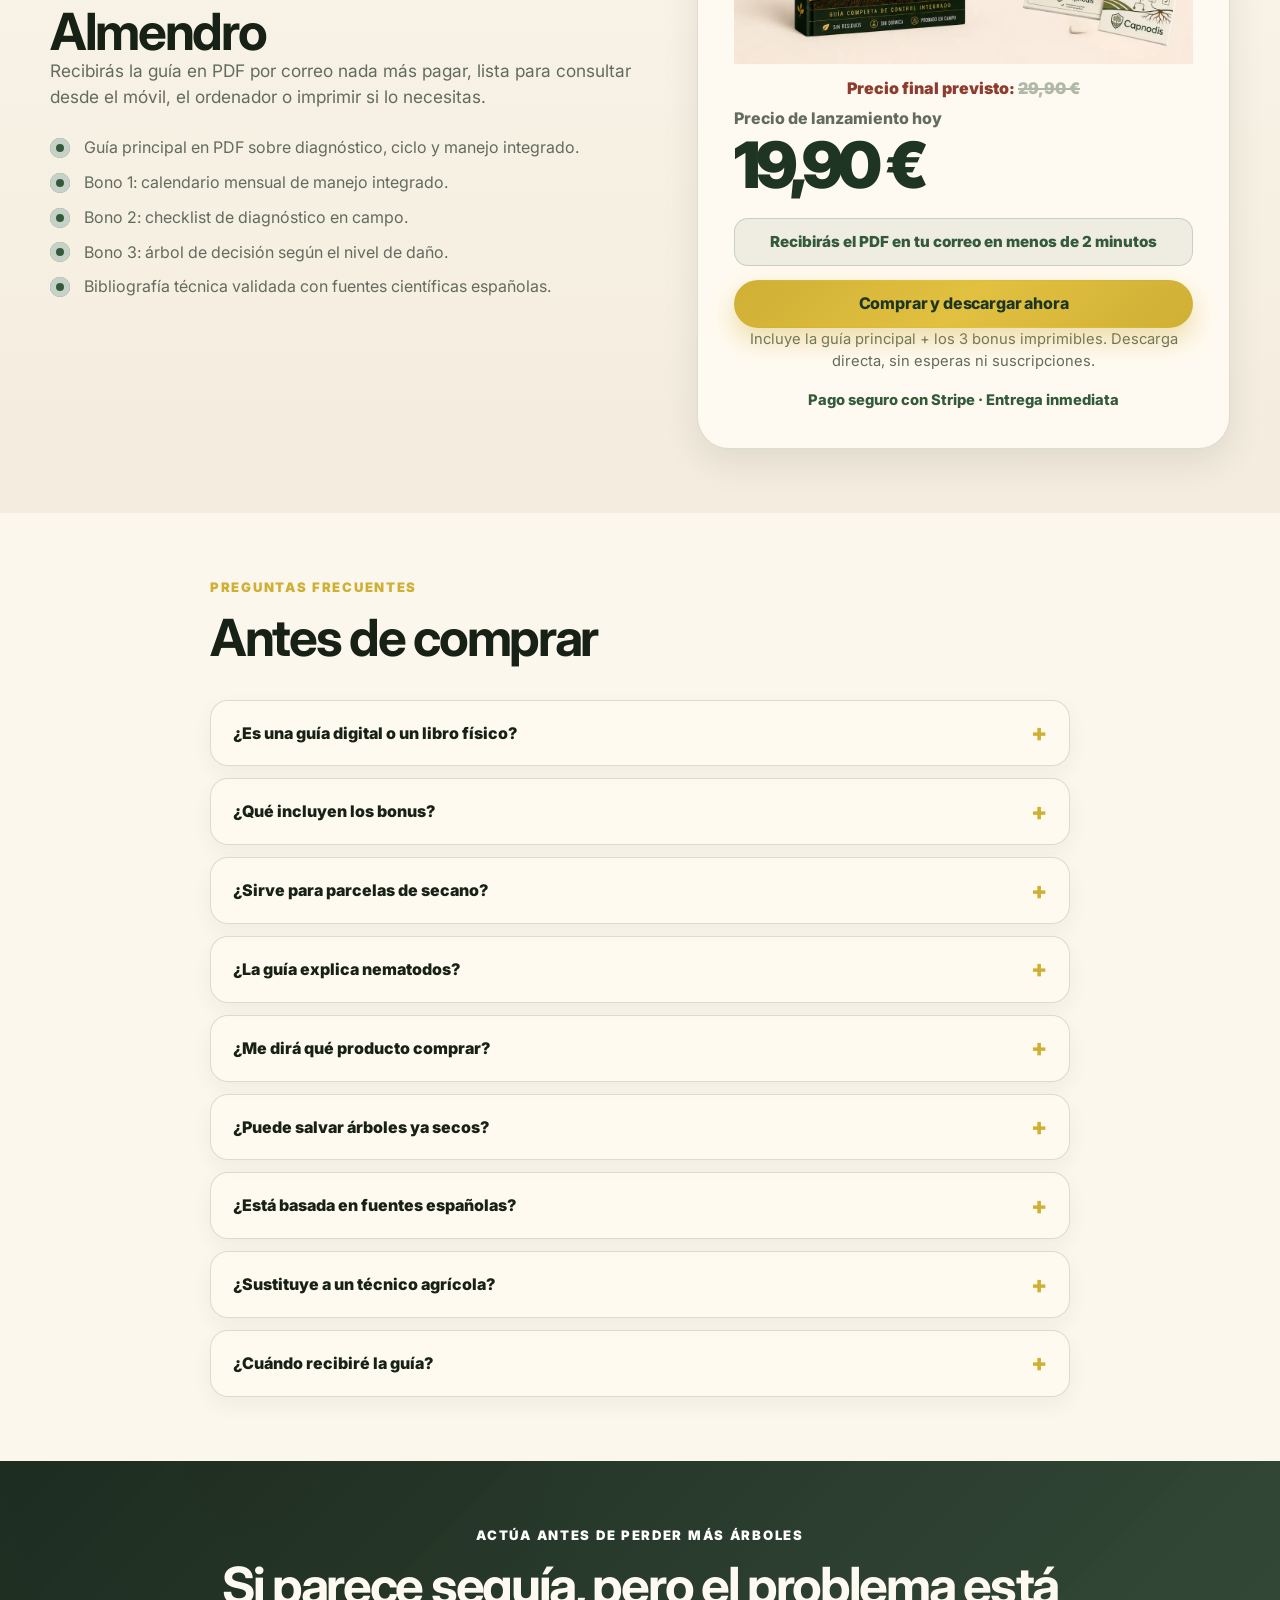
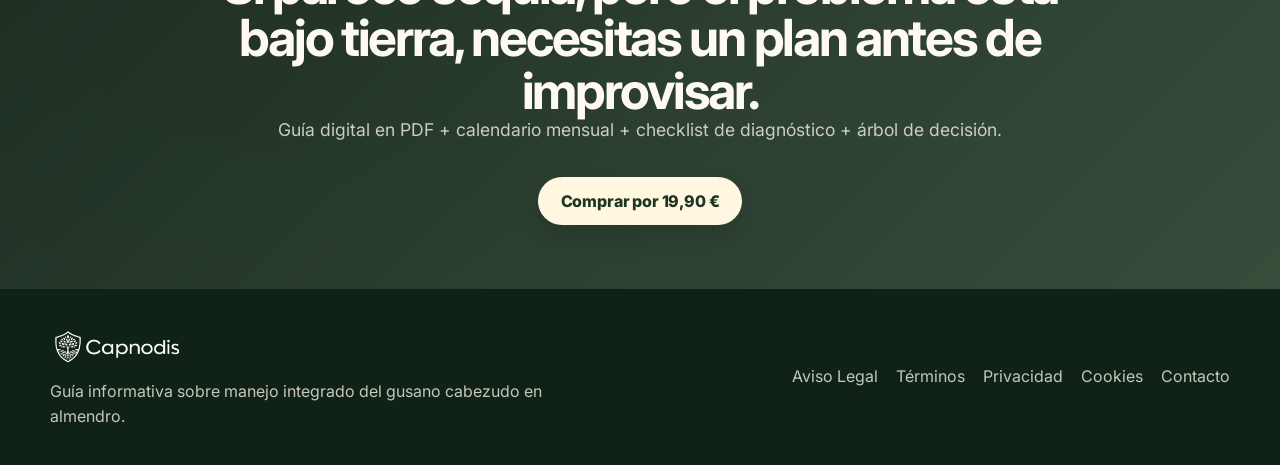
==== commit bcc8d659: "Replace pre-sale copy with instant-delivery messaging The FAQ told buyers delivery was pending a fut" ====
--- a/index.html
+++ b/index.html
@@ -68,9 +68,10 @@
           <h1>¿Tus almendros se secaron "sin motivo" el verano pasado?</h1>
           <p class="lead">El gusano cabezudo puede dañar raíces y cuello del árbol durante meses antes de que veas el problema. Esta guía te ayuda a reconocer las señales y organizar un plan de manejo integrado para actuar a tiempo.</p>
           <div class="hero-actions">
-            <a class="button button-primary" href="#precio" data-track="hero_buy_click">Comprar la guía digital</a>
+            <a class="button button-primary" href="#precio" data-track="hero_buy_click">Comprar · 19,90 €</a>
             <a class="button button-secondary" href="#contenido" data-track="hero_content_click">Ver qué incluye</a>
           </div>
+          <p class="hero-microcopy">PDF + 3 bonus imprimibles · Descarga inmediata tras el pago · Pago seguro con Stripe</p>
         </div>
         <div class="hero-visual reveal in-view" aria-label="Almendros afectados por sequía aparente y daño oculto">
           <div class="visual-card" role="img" aria-label="Fotografía de almendro con daño bajo tierra">
@@ -261,9 +262,9 @@
     <section class="section price-section" id="precio">
       <div class="container price-grid">
         <div class="offer-copy reveal in-view">
-          <p class="eyebrow">Acceso anticipado</p>
+          <p class="eyebrow">Descarga inmediata</p>
           <h2>Guía Práctica contra el Gusano Cabezudo en Almendro</h2>
-          <p>Recibirás una guía digital en PDF, pensada para consultar desde el móvil, ordenador o imprimir si lo necesitas.</p>
+          <p>Recibirás la guía en PDF por correo nada más pagar, lista para consultar desde el móvil, el ordenador o imprimir si lo necesitas.</p>
           <ul class="check-list compact">
             <li>Guía principal en PDF sobre diagnóstico, ciclo y manejo integrado.</li>
             <li>Bono 1: calendario mensual de manejo integrado.</li>
@@ -277,11 +278,12 @@
             <img src="assets/bundle.webp" alt="Guía Gusano Cabezudo PDF + 3 bonus imprimibles" loading="lazy">
           </div>
           <p class="price-anchor">Precio final previsto: <s>29,90 €</s></p>
-          <p class="price-label">Acceso anticipado hoy</p>
+          <p class="price-label">Precio de lanzamiento hoy</p>
           <div class="price">19,90 €</div>
-          <a class="button button-primary button-full" href="https://buy.stripe.com/8x2fZh3Hz3YzgPH2fm6AM0J" data-checkout data-track="checkout_click">Comprar la guía digital</a>
-          <p class="guarantee">Incluye guía PDF + 3 bonus imprimibles. Acceso digital para consultar desde el móvil, ordenador o imprimir las partes que necesites.</p>
-          <div class="secure-note">Pago seguro con Stripe</div>
+          <p class="delivery-note">Recibirás el PDF en tu correo en menos de 2 minutos</p>
+          <a class="button button-primary button-full" href="https://buy.stripe.com/8x2fZh3Hz3YzgPH2fm6AM0J" data-checkout data-track="checkout_click">Comprar y descargar ahora</a>
+          <p class="guarantee">Incluye la guía principal + los 3 bonus imprimibles. Descarga directa, sin esperas ni suscripciones.</p>
+          <div class="secure-note">Pago seguro con Stripe · Entrega inmediata</div>
         </aside>
       </div>
     </section>
@@ -327,7 +329,7 @@
           </details>
           <details>
             <summary>¿Cuándo recibiré la guía?</summary>
-            <p>En la versión de preventa/acceso anticipado, la fecha exacta de entrega debe aparecer antes de pagar. Si no se entrega en esa fecha, podrás solicitar reembolso.</p>
+            <p>Al instante. En cuanto se confirma el pago recibirás un correo con el enlace de descarga de la guía y los 3 bonus, normalmente en menos de 2 minutos. También aparecen los botones de descarga directa en la página de confirmación. Si no ves el correo, revisa la carpeta de spam o escríbenos a Infinitycreativeltd@gmail.com y lo resolvemos el mismo día.</p>
           </details>
         </div>
       </div>
@@ -363,7 +365,7 @@
   </footer>
 
   <div class="sticky-buy" data-sticky-buy>
-    <span>Guía + 3 bonus: <strong>19,90 €</strong></span>
+    <span>Guía + 3 bonus: <strong>19,90 €</strong> · descarga inmediata</span>
     <a class="button button-primary button-small" href="#precio" data-track="sticky_buy">Comprar</a>
   </div>
 
--- a/styles.css
+++ b/styles.css
@@ -114,7 +114,8 @@
 h3 { font-size: 1.2rem; letter-spacing: -0.025em; }
 
 .lead { margin-top: 24px; max-width: 720px; font-size: clamp(1.08rem, 1.7vw, 1.35rem); color: var(--muted); }
-.hero-actions { display: flex; flex-wrap: wrap; gap: 14px; margin: 34px 0 28px; }
+.hero-actions { display: flex; flex-wrap: wrap; gap: 14px; margin: 34px 0 14px; }
+.hero-microcopy { margin: 0 0 28px; color: var(--muted); font-size: 0.95rem; font-weight: 700; }
 .trust-row { display: flex; flex-wrap: wrap; gap: 10px; color: var(--green-900); font-size: 0.92rem; }
 .trust-row span { border: 1px solid var(--line); background: rgba(255, 250, 241, 0.72); padding: 9px 12px; border-radius: 999px; }
 
@@ -205,6 +206,7 @@
 .price-anchor { margin: 0 0 6px; color: var(--danger); font-weight: 900; text-align: center; }
 .price-anchor s { color: var(--soft-muted); text-decoration-thickness: 2px; }
 .price { margin: 4px 0 22px; font-size: clamp(3rem, 6vw, 4rem); line-height: 0.95; letter-spacing: -0.07em; font-weight: 950; color: var(--green-900); }
+.delivery-note { margin: 0 0 14px; padding: 11px 14px; border-radius: 14px; background: rgba(52, 91, 57, 0.08); border: 1px solid rgba(52, 91, 57, 0.20); color: var(--green-700); font-size: 0.95rem; font-weight: 850; text-align: center; }
 .guarantee, .secure-note { font-size: 0.92rem; color: var(--muted); text-align: center; }
 .secure-note { margin-top: 14px; font-weight: 800; color: var(--green-700); }
 
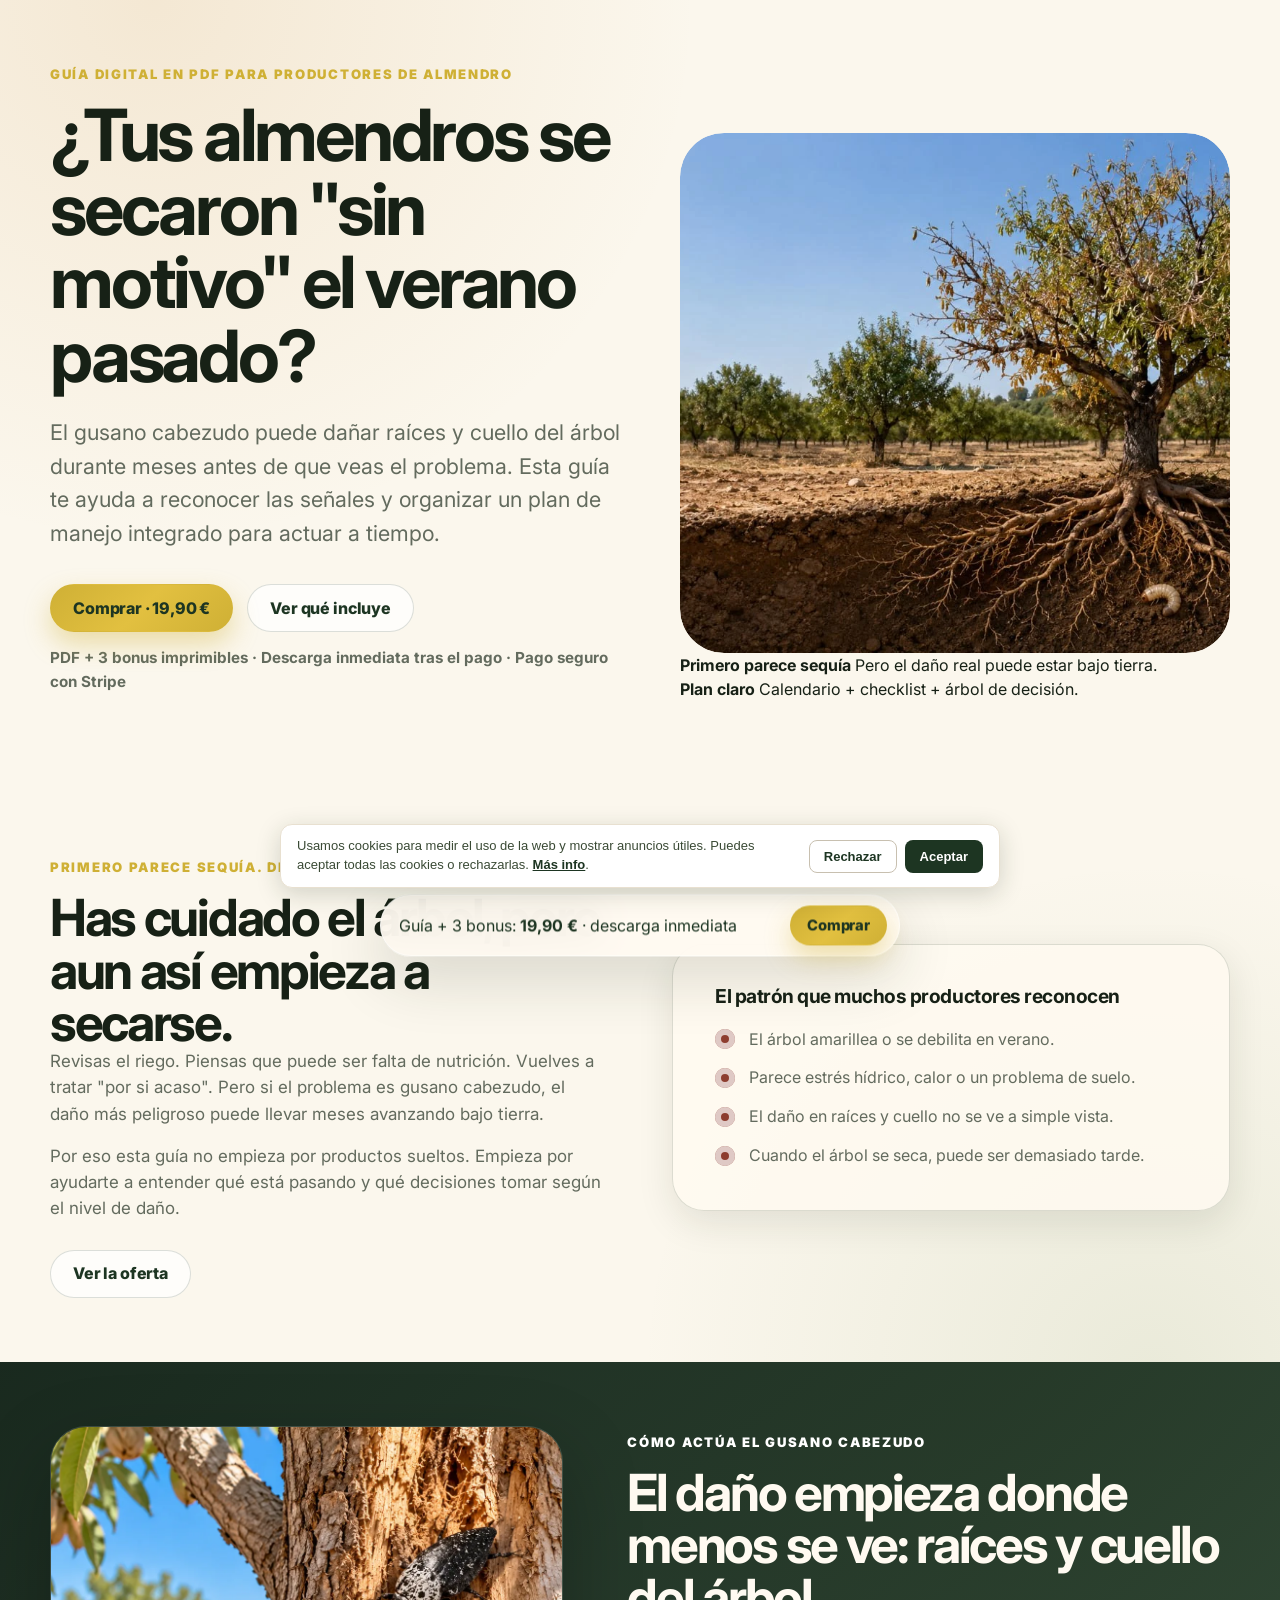
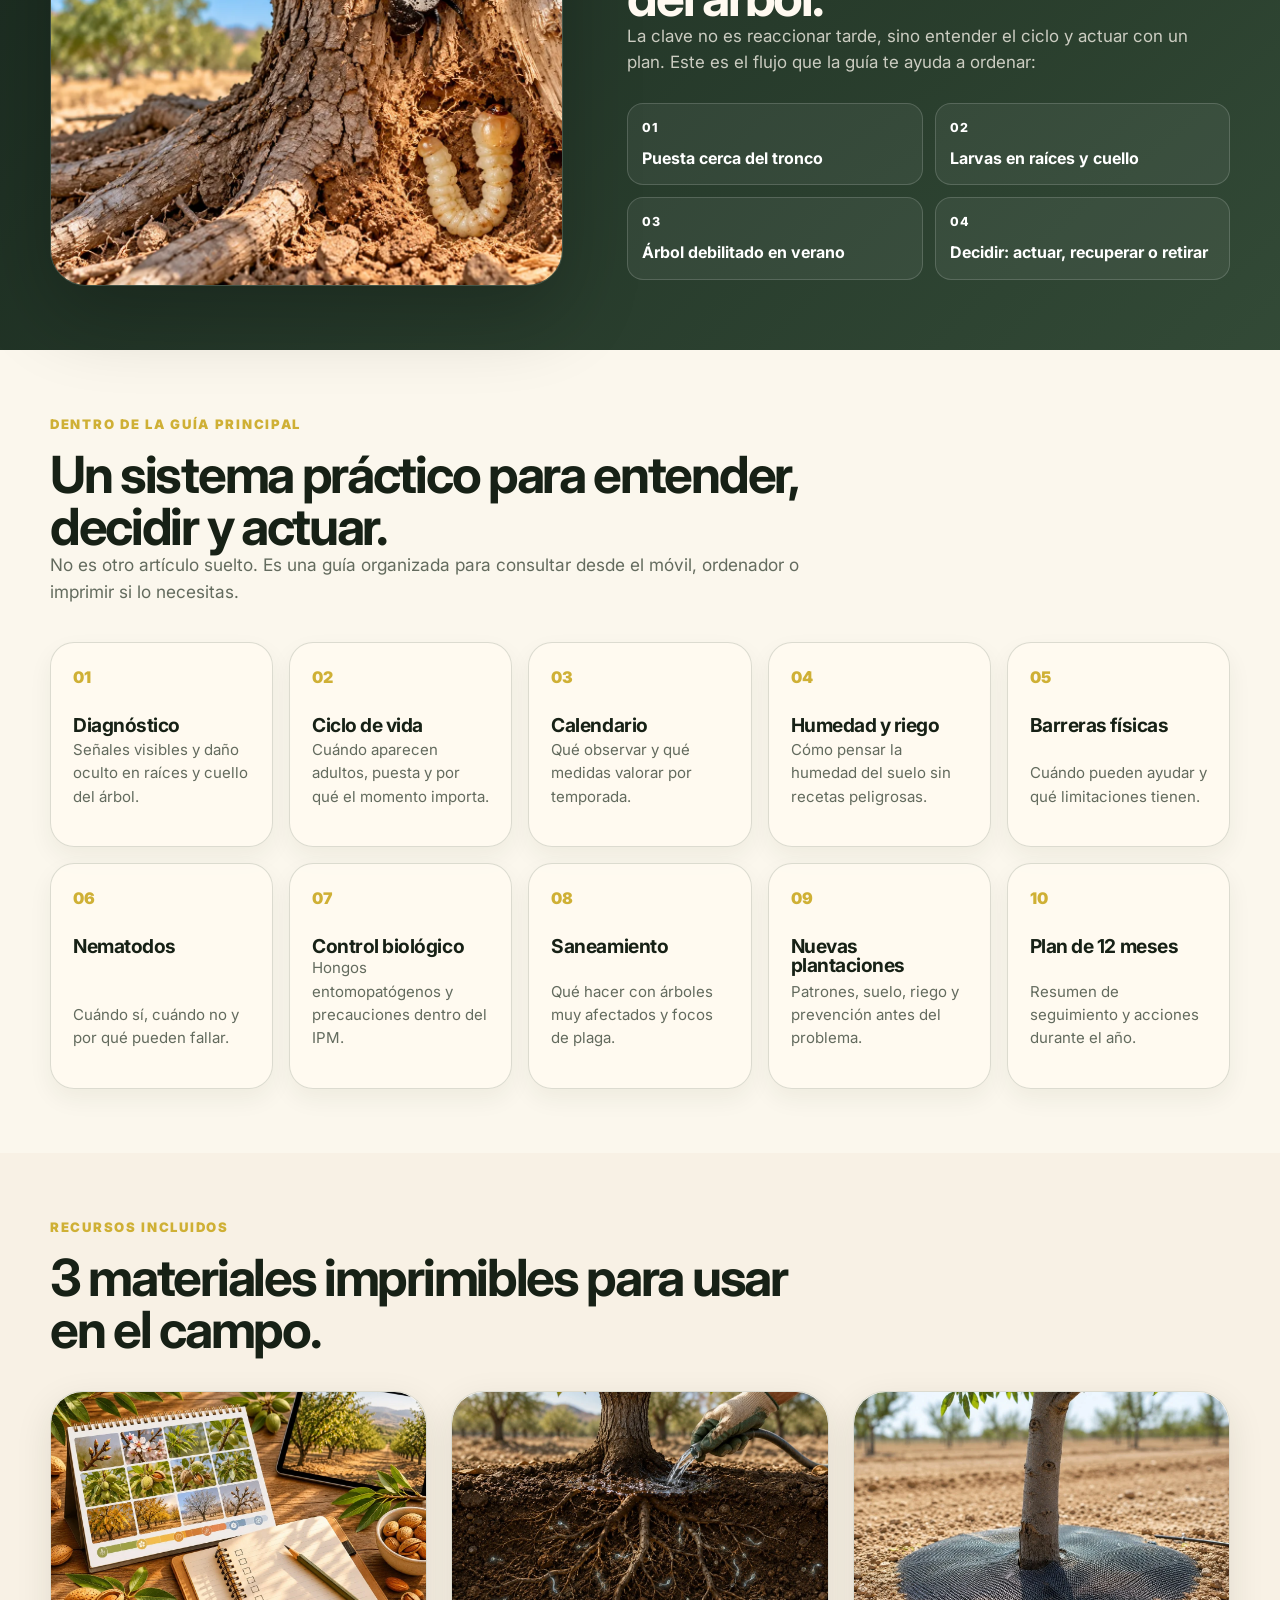
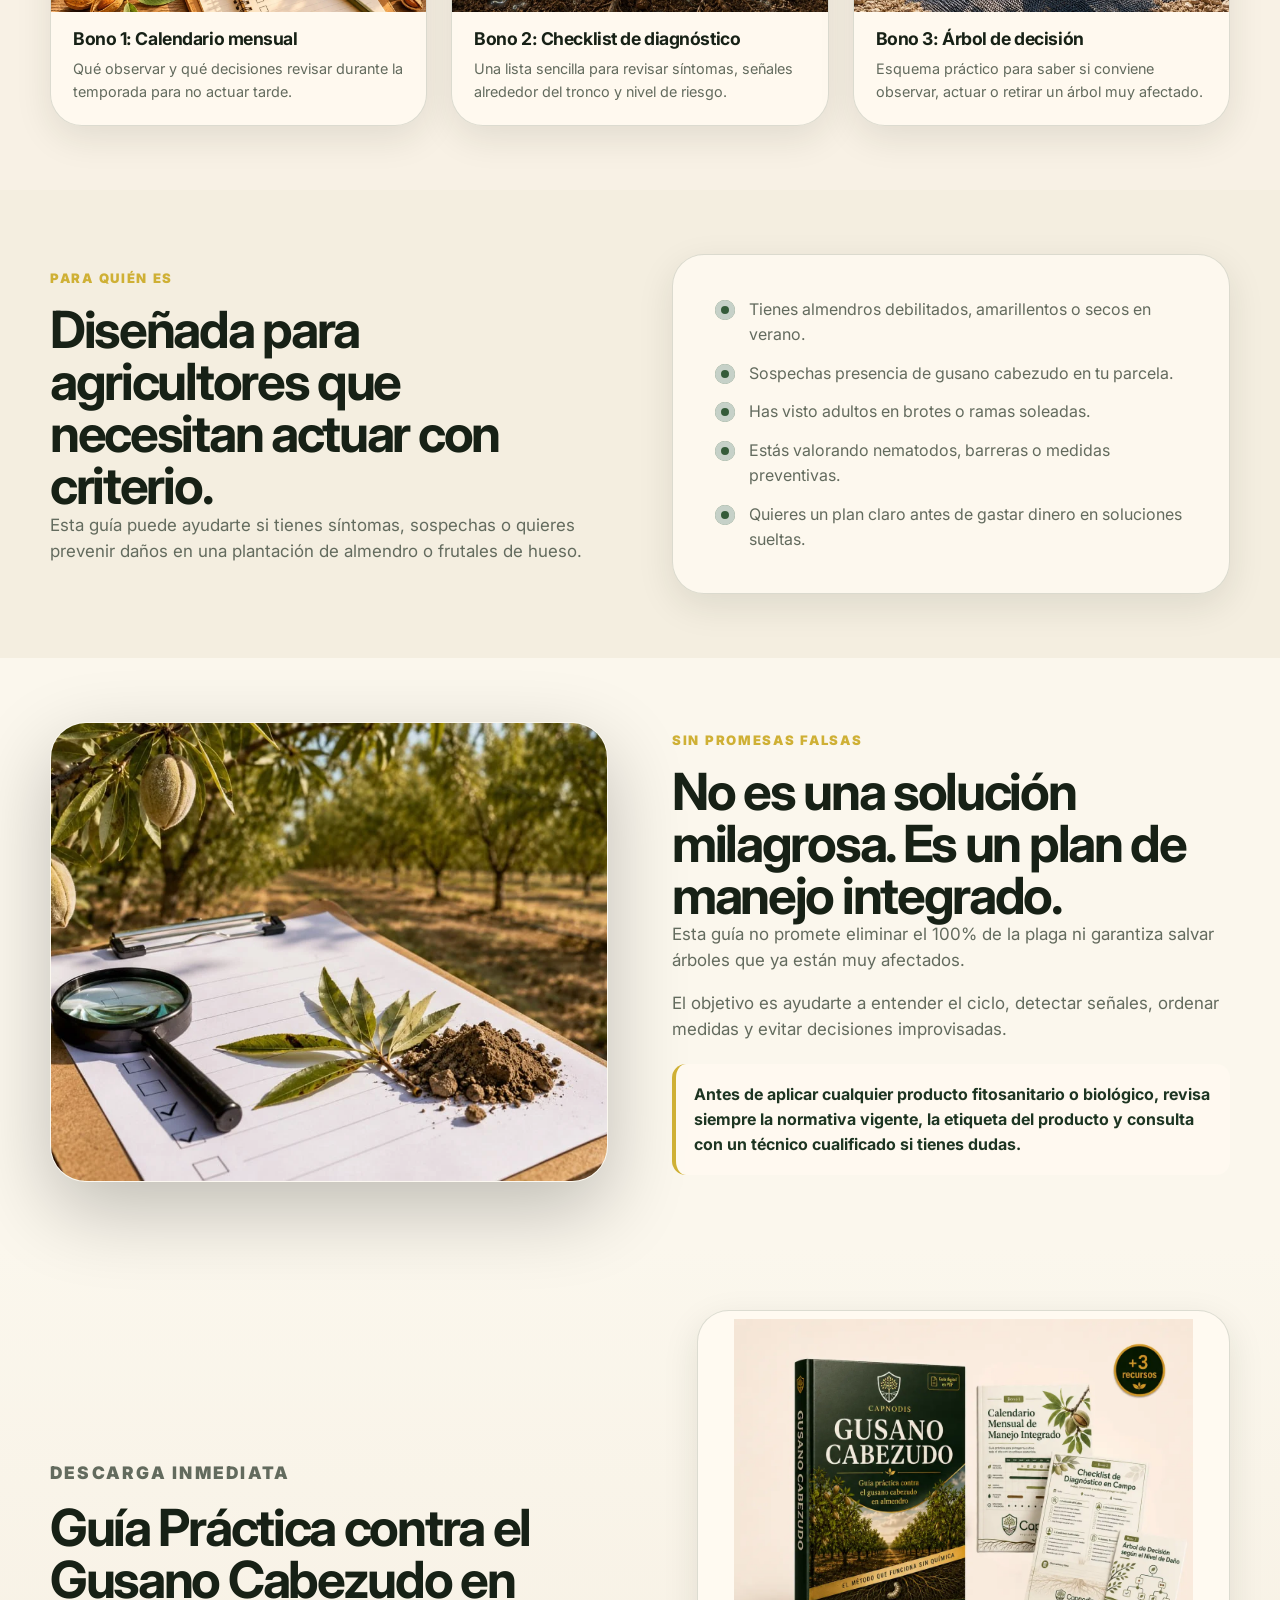
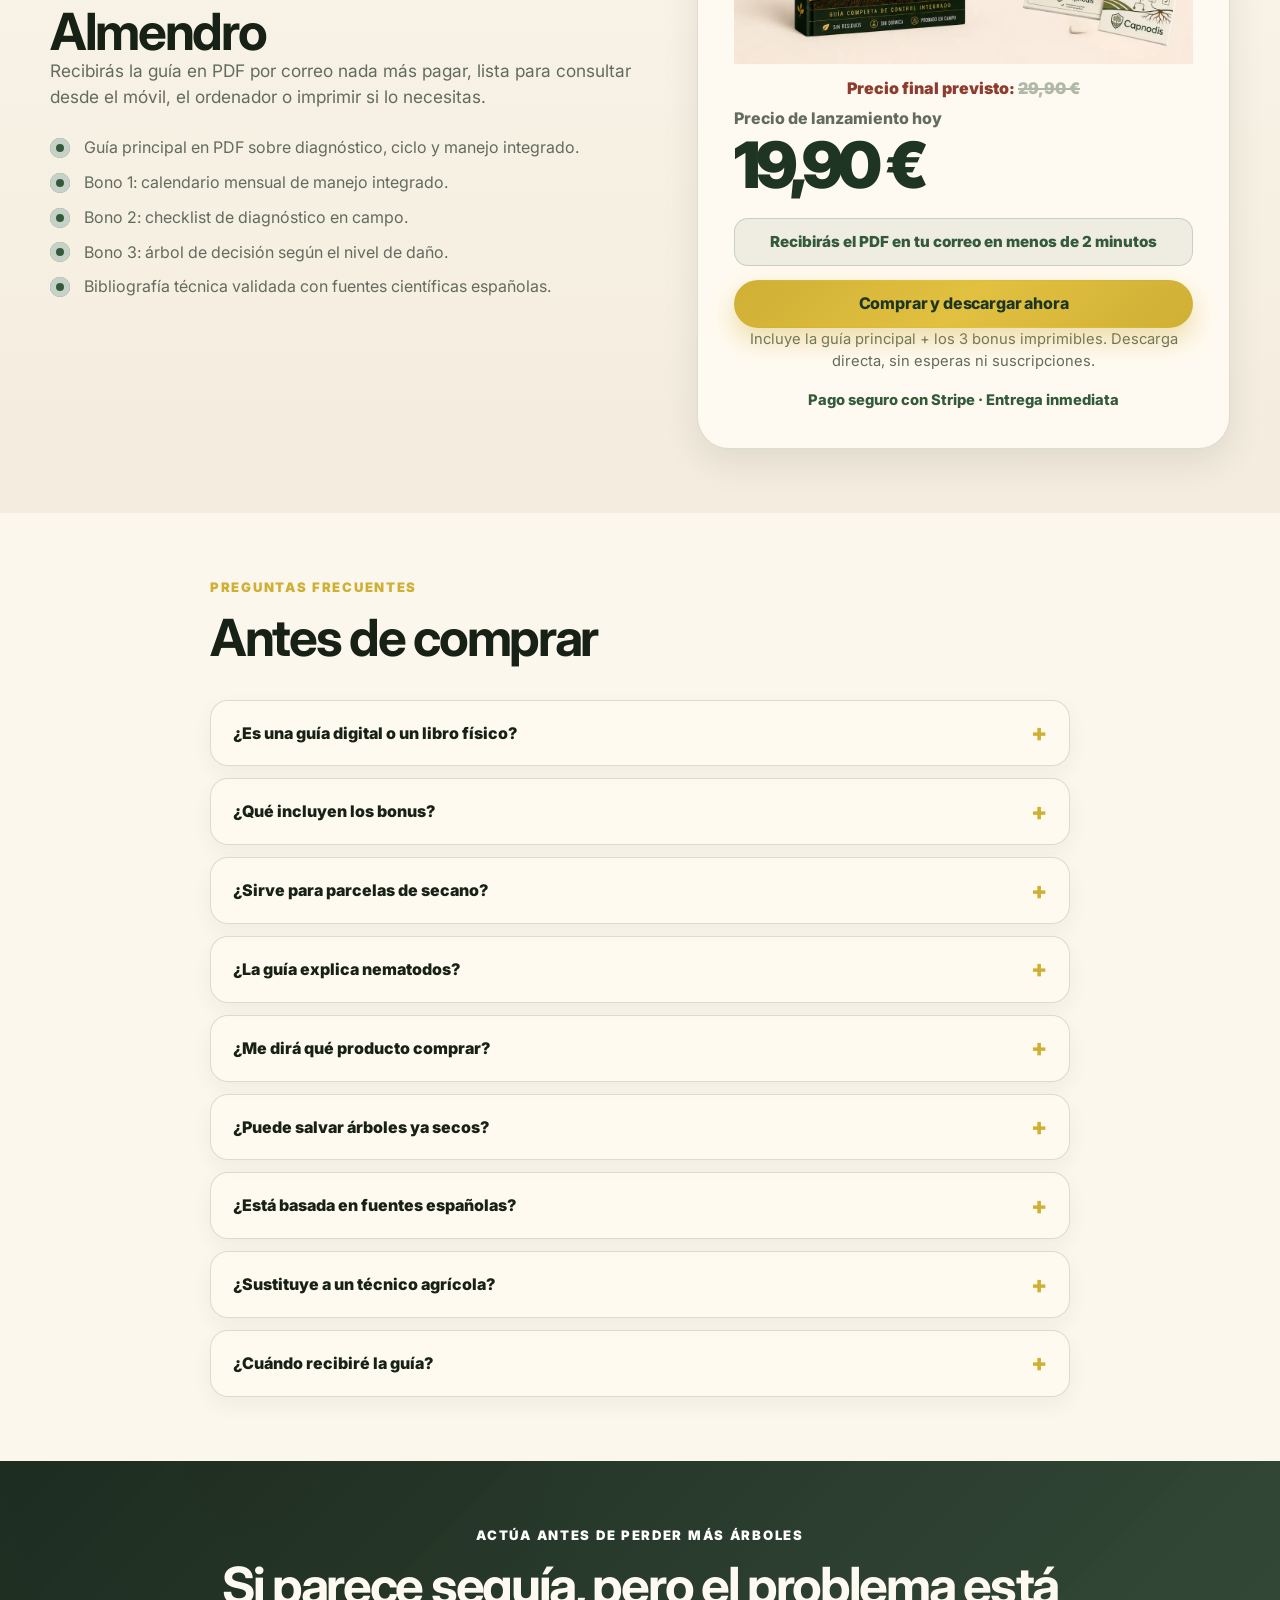
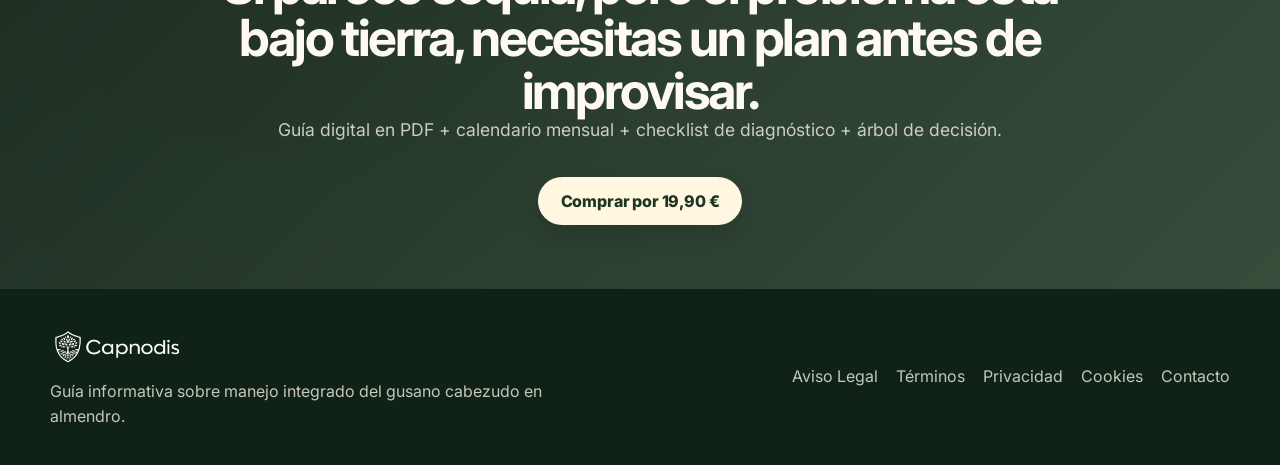
==== commit 3acee5ed: "Switch checkout to Capnodis Stripe account; add N-18 sale documents and monthly XML export" ====
--- a/index.html
+++ b/index.html
@@ -1,6 +1,7 @@
 <!DOCTYPE html>
 <html lang="es">
 <head>
+  <script>!function(w,d,s,u){if(w.oaiq)return;var q=function(){q.q.push(arguments)};q.q=[];w.oaiq=q;var j=d.createElement(s);j.async=1;j.src=u;var f=d.getElementsByTagName(s)[0];f.parentNode.insertBefore(j,f)}(window,document,"script","https://bzrcdn.openai.com/sdk/oaiq.min.js");oaiq("init",{pixelId:"B14UNGbwH5MmWwRkxPW2kx",debug:true});</script>
   <!-- Google tag (gtag.js) - Google Ads AW-18066535730 with Consent Mode v2 -->
   <script>
     window.dataLayer = window.dataLayer || [];
@@ -281,7 +282,7 @@
           <p class="price-label">Precio de lanzamiento hoy</p>
           <div class="price">19,90 €</div>
           <p class="delivery-note">Recibirás el PDF en tu correo en menos de 2 minutos</p>
-          <a class="button button-primary button-full" href="https://buy.stripe.com/8x2fZh3Hz3YzgPH2fm6AM0J" data-checkout data-track="checkout_click">Comprar y descargar ahora</a>
+          <a class="button button-primary button-full" href="https://buy.stripe.com/3cI14na87fpS65O5cRd7q00" data-checkout data-track="checkout_click">Comprar y descargar ahora</a>
           <p class="guarantee">Incluye la guía principal + los 3 bonus imprimibles. Descarga directa, sin esperas ni suscripciones.</p>
           <div class="secure-note">Pago seguro con Stripe · Entrega inmediata</div>
         </aside>
